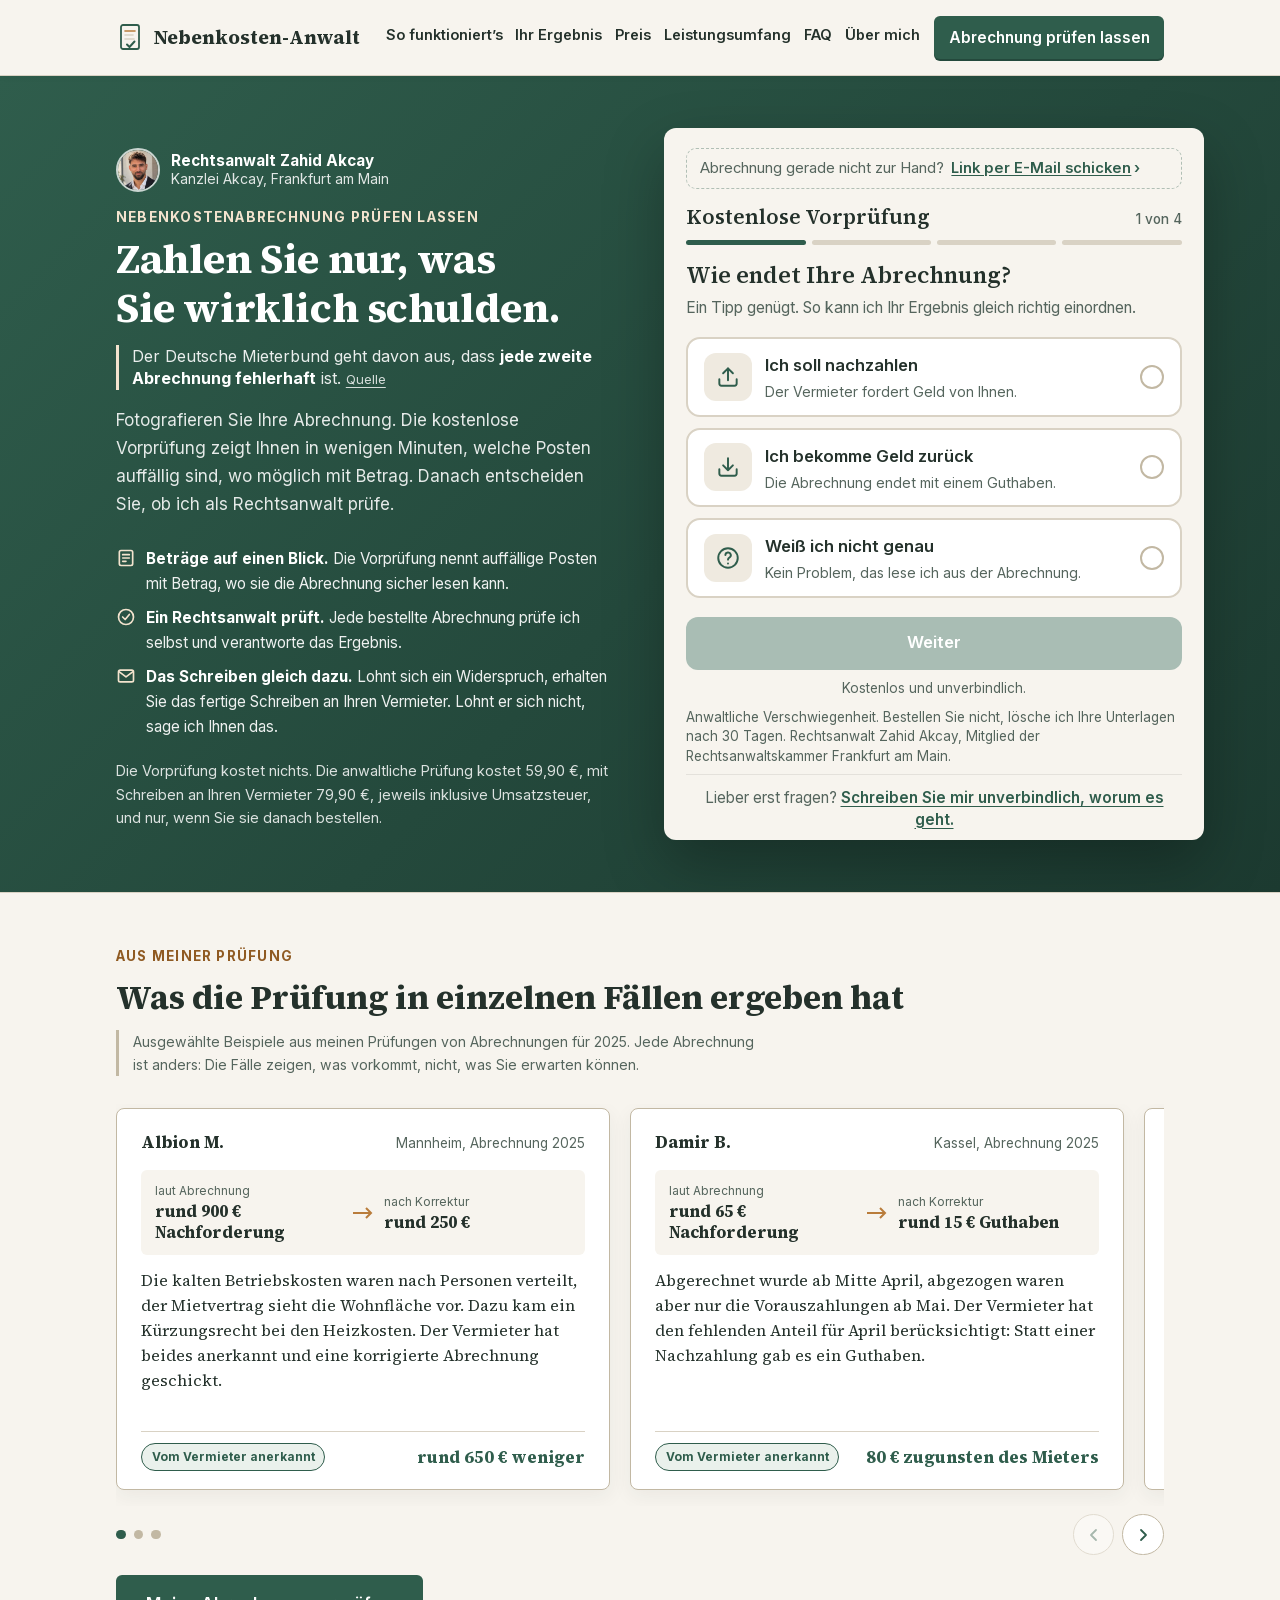
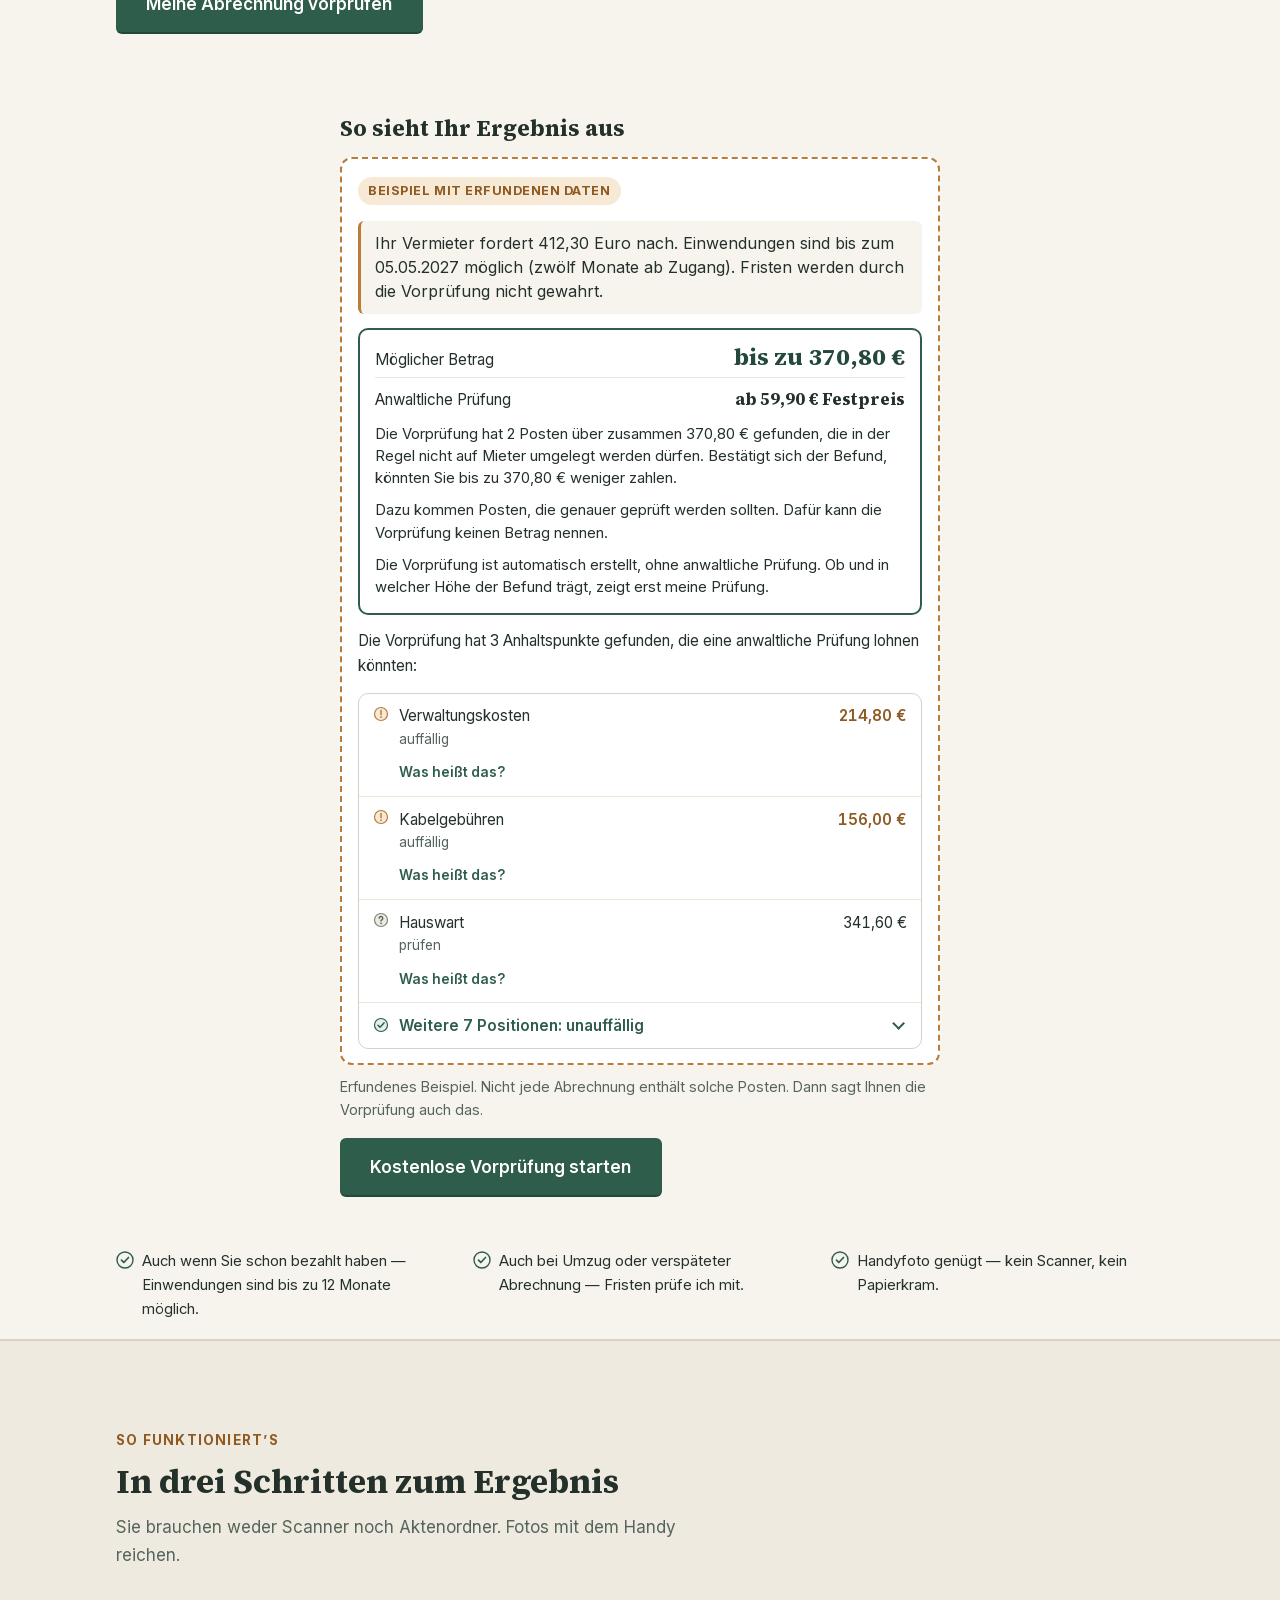
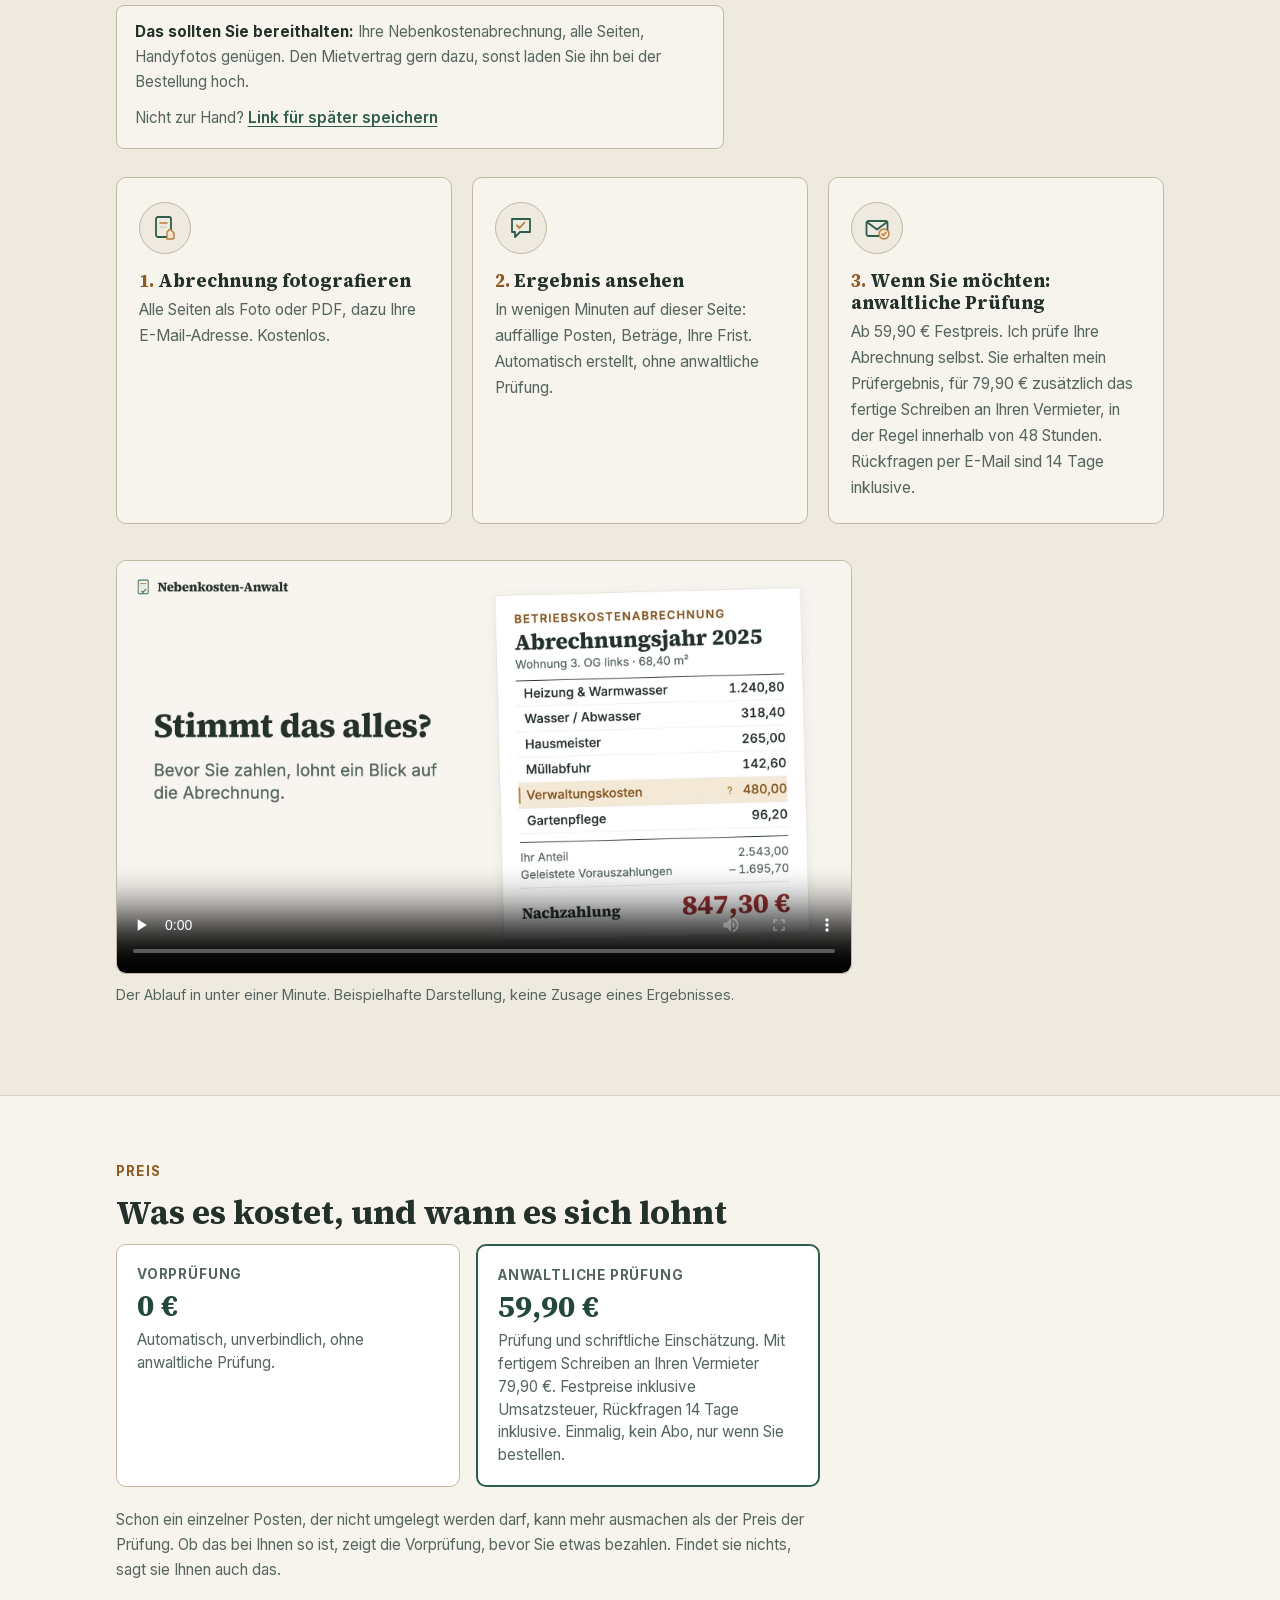
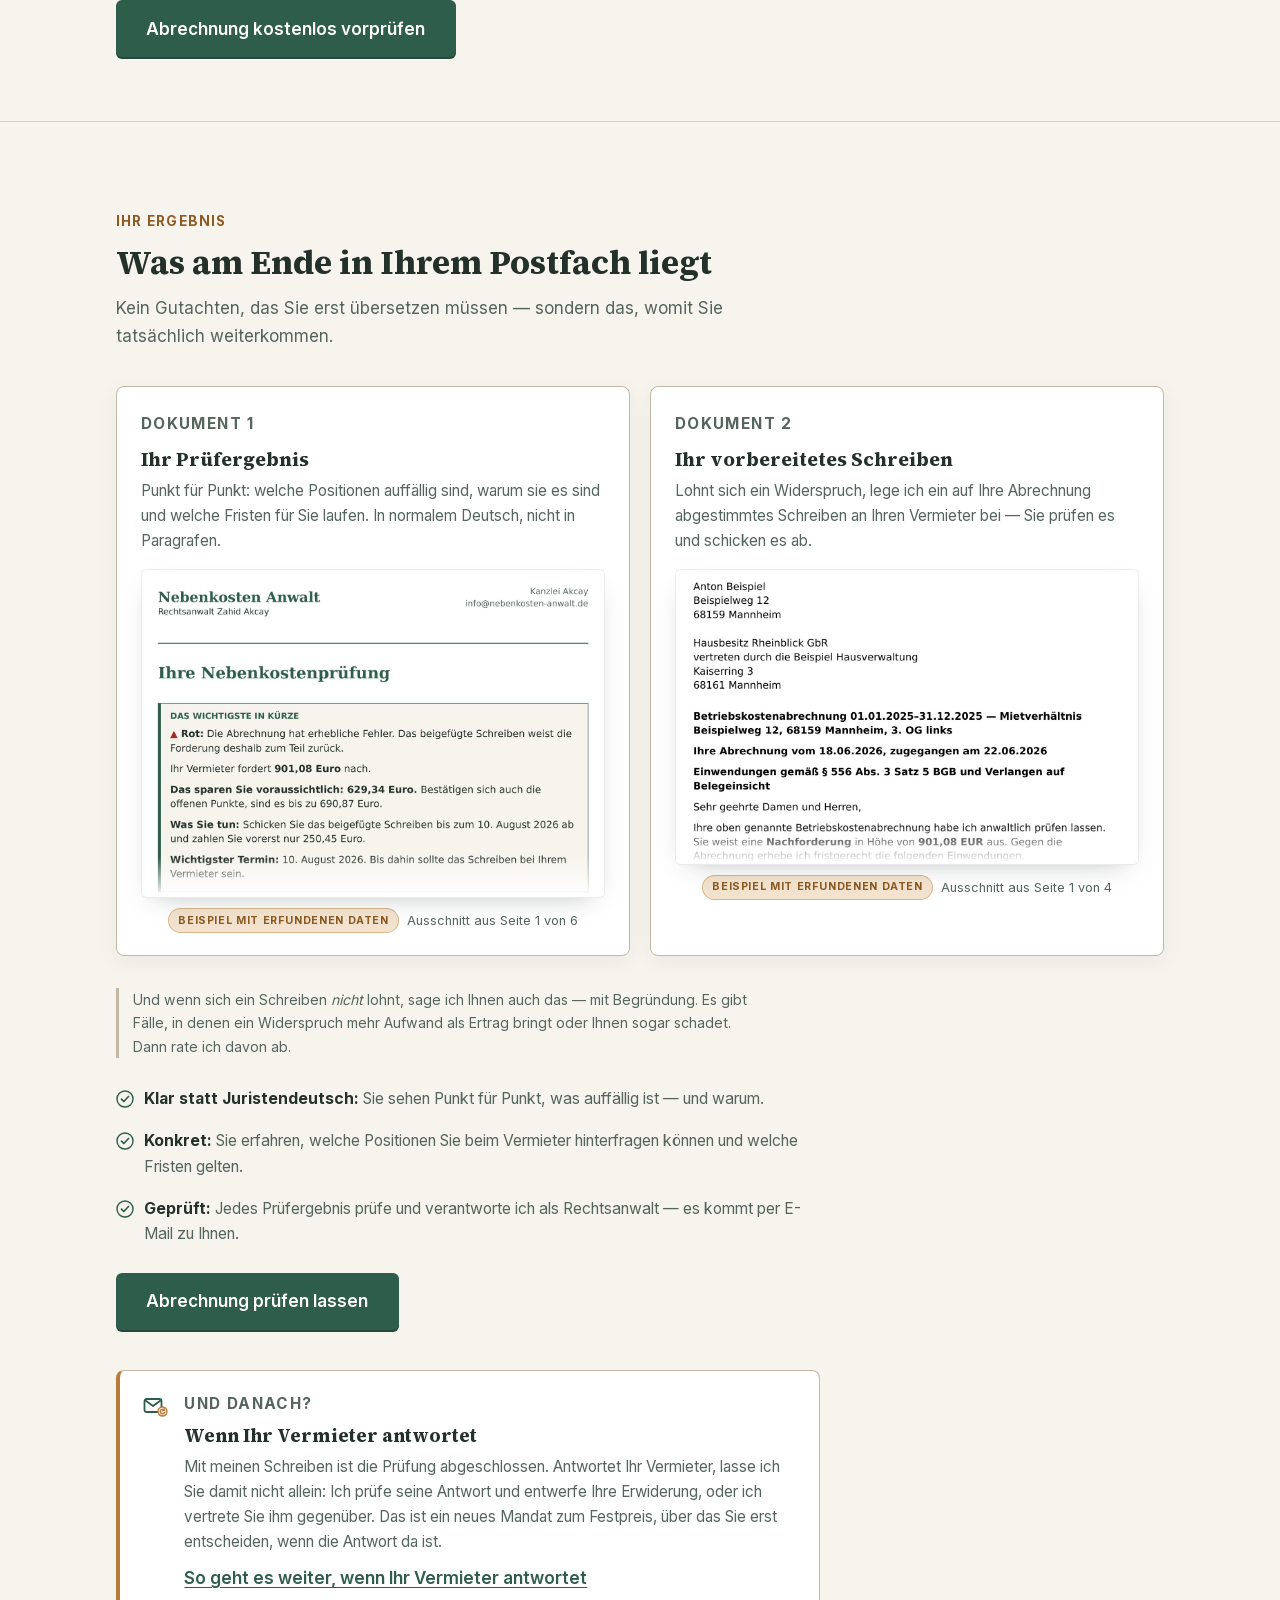
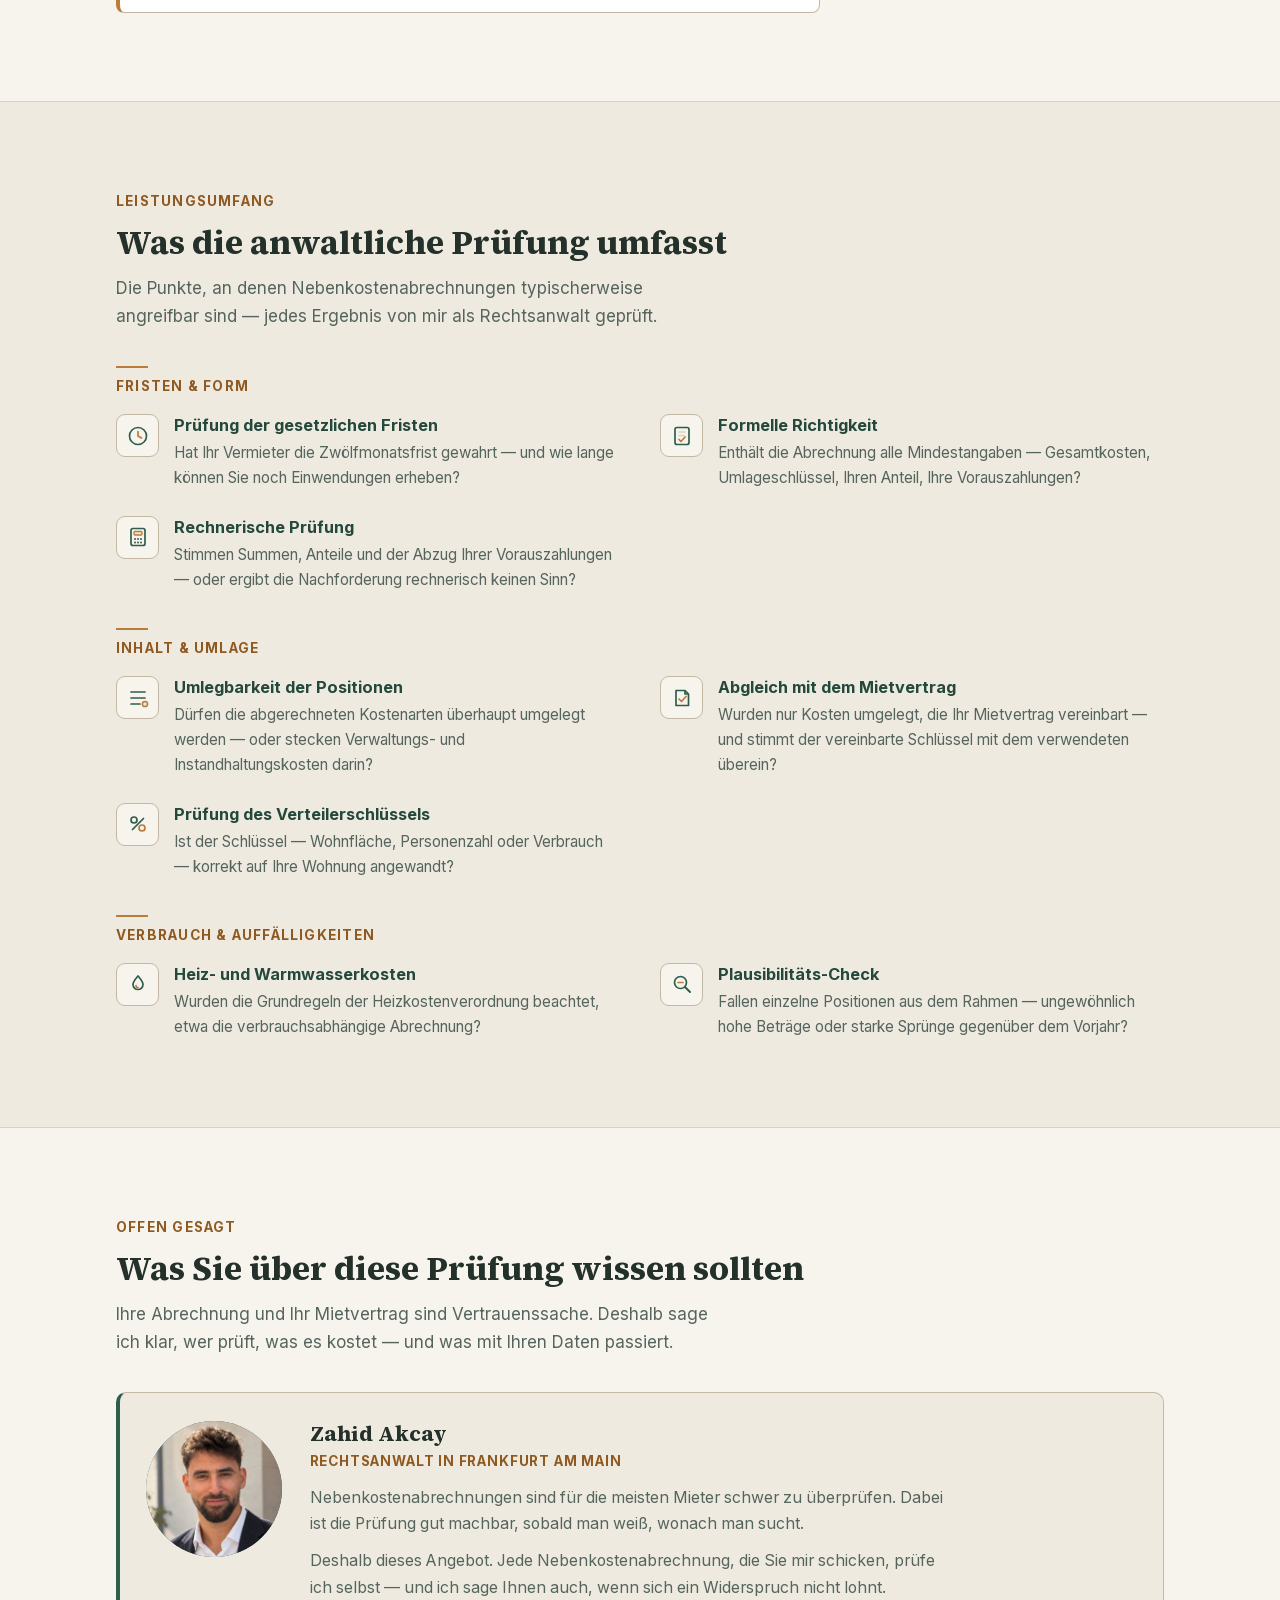
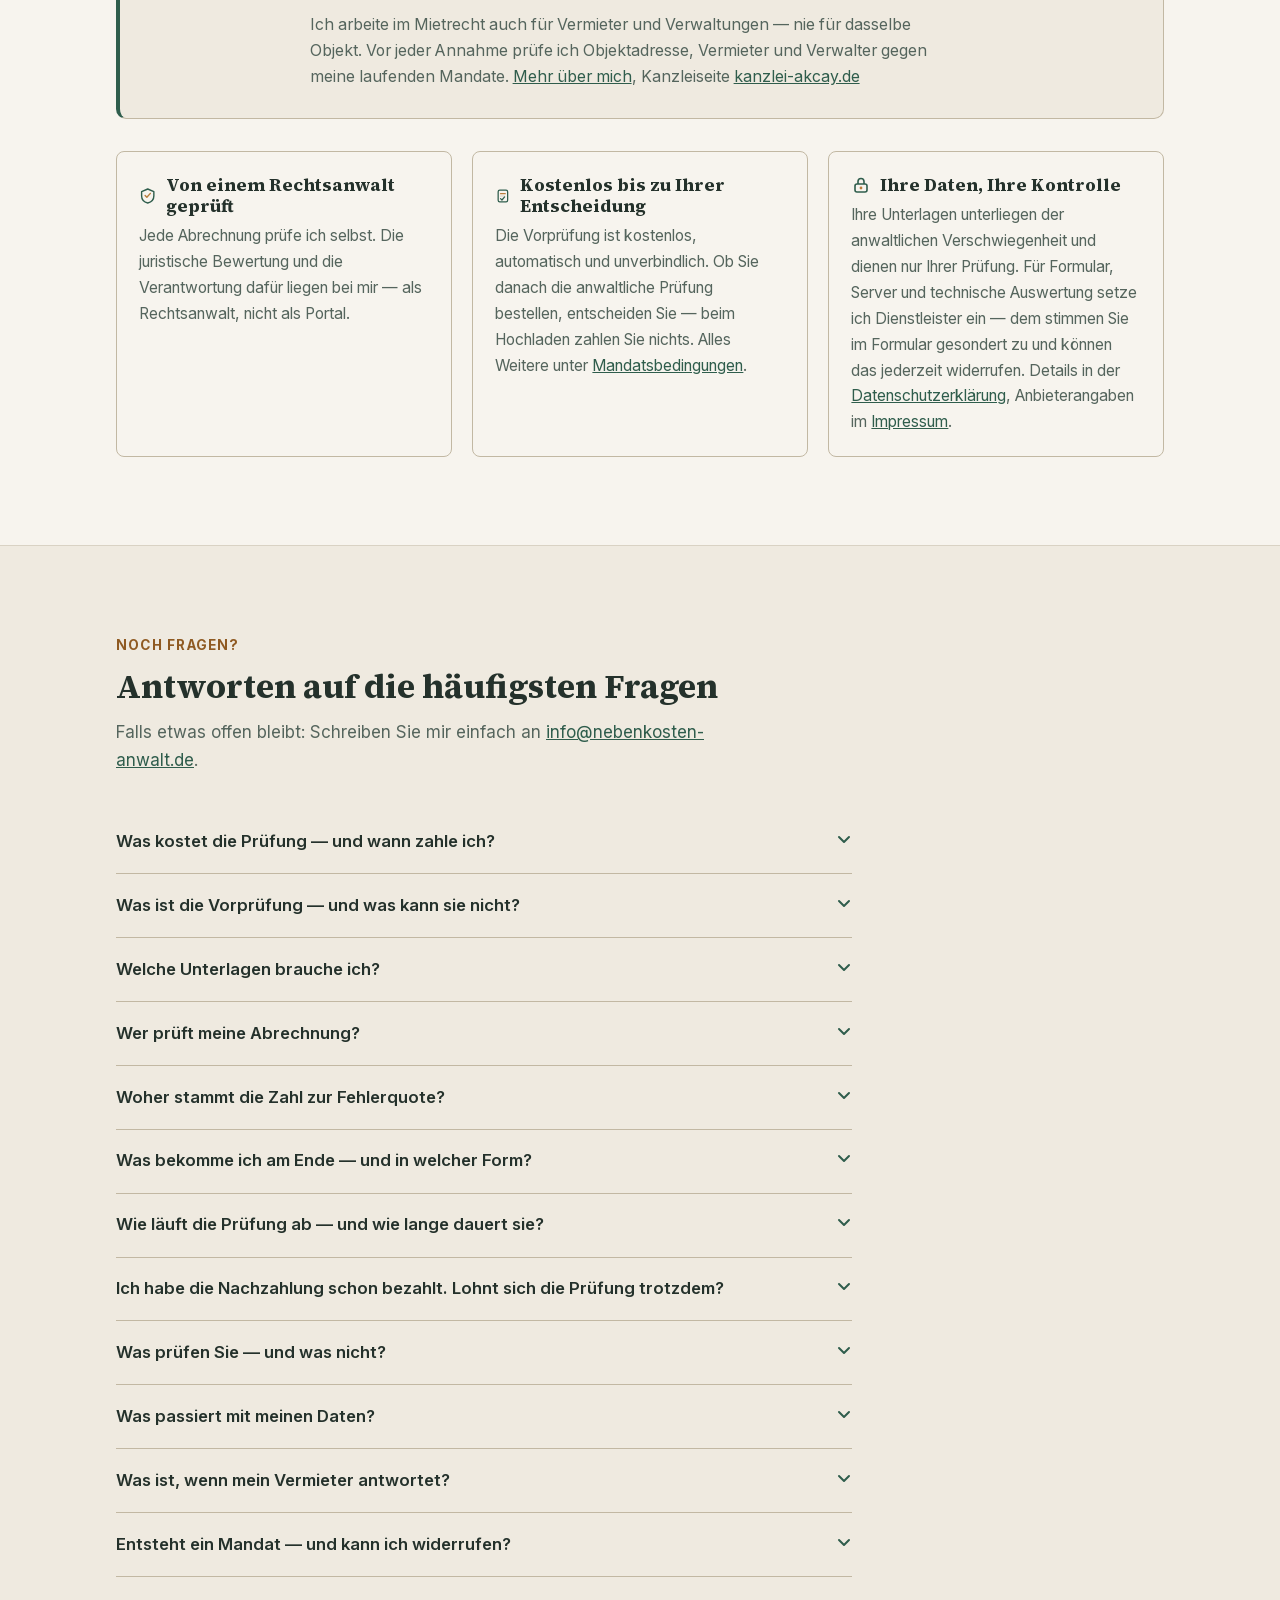
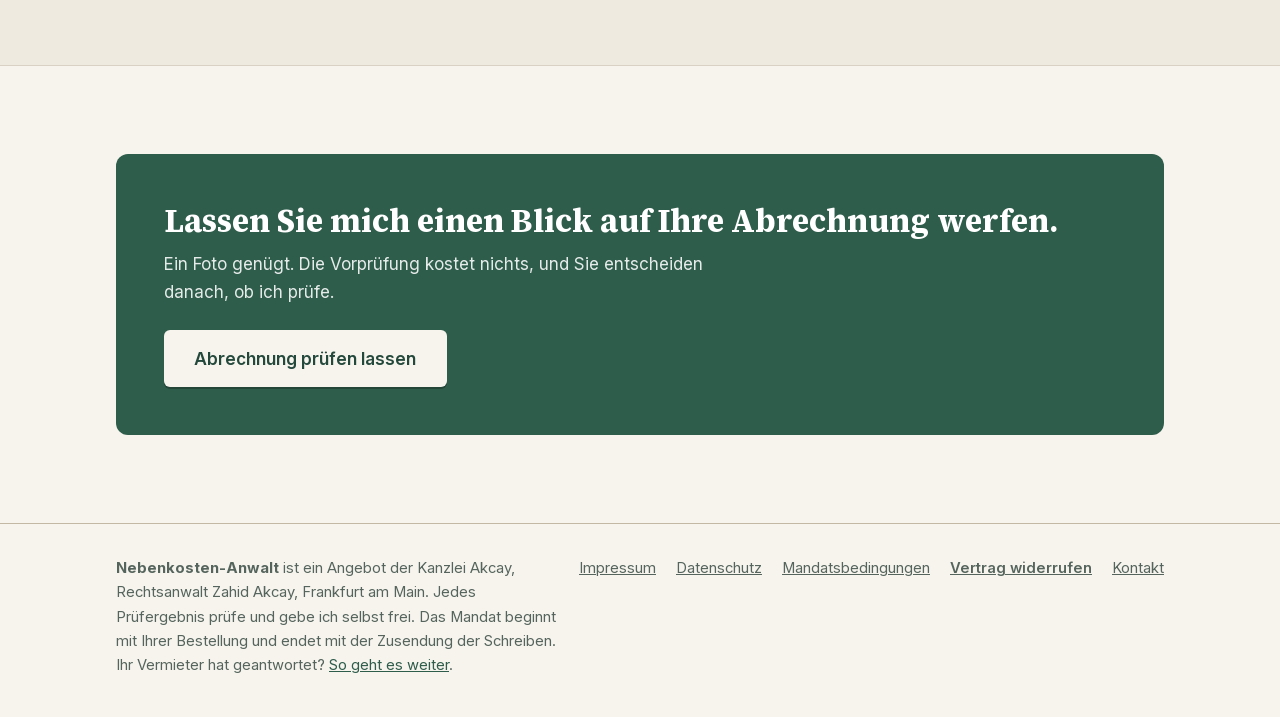
==== index.html @ 5b351a7c "Upload-Schritt: ein Hauptknopf „Fotos oder PDF auswählen“, Kamera als Textverweis „oder jetzt fotogr" ====
<!DOCTYPE html>
<html lang="de">
<head>
<meta charset="UTF-8">
<meta name="viewport" content="width=device-width, initial-scale=1.0">
<title>Nebenkostenabrechnung vom Rechtsanwalt prüfen lassen — Nebenkosten-Anwalt</title>
<meta name="description" content="Nachzahlung bekommen? Kostenlose automatische Vorprüfung in wenigen Minuten, danach auf Wunsch anwaltliche Prüfung durch Rechtsanwalt Zahid Akcay. Handyfoto genügt.">
<link rel="canonical" href="https://nebenkosten-anwalt.de/">
<meta name="theme-color" content="#2F5D4C">
<link rel="icon" href="data:image/svg+xml,%3Csvg xmlns='http://www.w3.org/2000/svg' viewBox='0 0 30 30'%3E%3Crect x='5' y='3' width='18' height='24' rx='2' fill='%23F7F4EE' stroke='%232F5D4C' stroke-width='1.8'/%3E%3Cline x1='9' y1='9' x2='19' y2='9' stroke='%23B97C3B' stroke-width='1.6' stroke-linecap='round'/%3E%3Cline x1='9' y1='13' x2='17' y2='13' stroke='%23D9D2C4' stroke-width='1.6' stroke-linecap='round'/%3E%3Cline x1='9' y1='17' x2='18' y2='17' stroke='%23D9D2C4' stroke-width='1.6' stroke-linecap='round'/%3E%3Cpath d='M11 22.5l2.5 2.5 5-5.5' stroke='%232F5D4C' stroke-width='2' stroke-linecap='round' stroke-linejoin='round' fill='none'/%3E%3C/svg%3E">

<!-- Selbst gehostete Schriften (SIL OFL). Latin-Subset, variabel — 2 Dateien, ~97 KB. -->
<link rel="preload" href="assets/fonts/source-serif-4-latin.woff2" as="font" type="font/woff2" crossorigin>
<link rel="preload" href="assets/fonts/inter-latin.woff2" as="font" type="font/woff2" crossorigin>

<!-- Open Graph / Social -->
<meta property="og:type" content="website">
<meta property="og:locale" content="de_DE">
<meta property="og:site_name" content="Nebenkosten-Anwalt">
<meta property="og:title" content="Nebenkostenabrechnung vom Rechtsanwalt prüfen lassen — Nebenkosten-Anwalt">
<meta property="og:description" content="Nachzahlung bekommen? Kostenlose automatische Vorprüfung in wenigen Minuten, danach auf Wunsch anwaltliche Prüfung durch Rechtsanwalt Zahid Akcay. Handyfoto genügt.">
<meta property="og:url" content="https://nebenkosten-anwalt.de/">
<meta property="og:image" content="https://nebenkosten-anwalt.de/assets/og-bild.jpg">
<meta property="og:image:width" content="1200">
<meta property="og:image:height" content="630">
<meta name="twitter:card" content="summary_large_image">
<meta name="twitter:title" content="Nebenkostenabrechnung vom Rechtsanwalt prüfen lassen — Nebenkosten-Anwalt">
<meta name="twitter:description" content="Nachzahlung bekommen? Kostenlose automatische Vorprüfung in wenigen Minuten, danach auf Wunsch anwaltliche Prüfung durch Rechtsanwalt Zahid Akcay. Handyfoto genügt.">
<meta name="twitter:image" content="https://nebenkosten-anwalt.de/assets/og-bild.jpg">
<script>document.documentElement.classList.add('js');</script>
<style>
  /* ============ Schriften ============ */
  @font-face {
    font-family: "Source Serif 4";
    src: url("assets/fonts/source-serif-4-latin.woff2") format("woff2");
    font-weight: 200 900; font-style: normal; font-display: swap;
  }
  @font-face {
    font-family: "Inter";
    src: url("assets/fonts/inter-latin.woff2") format("woff2");
    font-weight: 100 900; font-style: normal; font-display: swap;
  }

  /* ============ Grundgerüst ============ */
  :root {
    --ink:         #24312B;   /* dunkles Grünschwarz — Text */
    --ink-soft:    #55655D;   /* gedämpftes Grüngrau — Nebentext */
    --paper:       #F7F4EE;   /* warmes Papierweiß — Grundfläche */
    --paper-deep:  #EFEAE0;   /* Karten / abgesetzte Flächen */
    --moss:        #2F5D4C;   /* Moosgrün — Primärfarbe, Buttons */
    --moss-deep:   #24493C;   /* Hover */
    --amber:       #B97C3B;   /* warmes Ocker — Icons, Linien, Badges (Deko) */
    --amber-text:  #8F5A22;   /* dunkleres Ocker — nur Text (WCAG AA: 5,2:1 / 4,8:1) */
    --line:        #D9D2C4;   /* Trennlinien, dekorativ */
    --line-strong: #C2B8A3;   /* Kartenränder, FAQ-Trenner, Formularrahmen */
    --serif: "Source Serif 4", Charter, "Bitstream Charter", Cambria, Georgia, serif;
    --sans: "Inter", "Avenir Next", "Segoe UI", system-ui, sans-serif;
  }
  * { margin: 0; padding: 0; box-sizing: border-box; }
  html { scroll-behavior: smooth; }
  body {
    font-family: var(--sans);
    font-size: 1.0625rem;
    line-height: 1.65;
    color: var(--ink);
    background: var(--paper);
    -webkit-font-smoothing: antialiased;
    overflow-x: hidden;
  }
  h1, h2, h3 { font-family: var(--serif); font-weight: 700; line-height: 1.2; }
  a { color: var(--moss); }
  .wrap { max-width: 68rem; margin: 0 auto; padding: 0 1.25rem; }

  /* Sichtbarer, gestalteter Fokus-Zustand — überall */
  :where(a, button, summary, [tabindex]):focus-visible {
    outline: 3px solid var(--amber);
    outline-offset: 3px;
    border-radius: 4px;
  }
  .hero :where(a, button):focus-visible,
  .closing__box :where(a, button):focus-visible { outline-color: #F3E3CE; }

  .btn {
    display: inline-block;
    background: var(--moss);
    color: #fff;
    font-family: var(--sans);
    font-size: 1.0625rem;
    font-weight: 600;
    text-decoration: none;
    padding: 0.9rem 1.9rem;
    border-radius: 6px;
    box-shadow: 0 2px 0 var(--moss-deep);
    transition: background 0.15s ease, transform 0.1s ease;
  }
  .btn:hover, .btn:focus-visible { background: var(--moss-deep); }
  .btn:active { transform: translateY(1px); box-shadow: none; }
  .btn--ghost {
    background: transparent;
    color: var(--moss);
    box-shadow: inset 0 0 0 1.5px var(--moss);
  }
  .btn--ghost:hover { background: rgba(47, 93, 76, 0.08); color: var(--moss-deep); }

  /* ============ Kopfzeile ============ */
  .topbar {
    position: sticky; top: 0; z-index: 30;
    border-bottom: 1px solid var(--line); background: var(--paper);
    box-shadow: 0 1px 6px rgba(36,49,43,0.06);
  }
  .topbar__inner {
    display: flex; align-items: center; justify-content: space-between; gap: 0.6rem;
    flex-wrap: nowrap;
    padding-top: 1rem; padding-bottom: 1rem;
  }
  .brand {
    display: flex; align-items: center; gap: 0.5rem;
    font-family: var(--serif); font-size: 1.2rem; font-weight: 700;
    color: var(--ink); text-decoration: none;
    min-width: 0; flex-shrink: 1;
  }
  .brand svg { flex: none; }
  .brand__text { overflow: hidden; text-overflow: ellipsis; white-space: nowrap; }
  .nav {
    display: none;
    align-items: center; gap: 1.25rem;
    margin: 0 auto 0 1.5rem;
  }
  .nav a {
    font-family: var(--sans); font-size: 0.95rem; font-weight: 600;
    color: var(--ink); text-decoration: none;
    padding-bottom: 3px;
    border-bottom: 2px solid transparent;
    white-space: nowrap;
    transition: color 0.15s ease, border-color 0.15s ease;
  }
  .nav a:hover { color: var(--moss-deep); border-color: var(--moss-deep); }
  .topbar__right { display: flex; align-items: center; gap: 0.5rem; flex: none; }
  .topbar__cta { font-size: 0.95rem; padding: 0.55rem 1.1rem; white-space: nowrap; }
  .nav-toggle {
    display: inline-grid; place-items: center; flex: none;
    width: 2.5rem; height: 2.5rem;
    border: 1px solid var(--line-strong); border-radius: 6px;
    background: var(--paper); color: var(--ink);
    cursor: pointer;
  }
  .nav-toggle:hover { border-color: var(--moss-deep); color: var(--moss-deep); }
  .mobile-nav {
    display: flex; flex-direction: column;
    border-top: 1px solid var(--line);
    background: var(--paper);
  }
  .mobile-nav[hidden] { display: none; }
  .mobile-nav a {
    padding: 0.9rem 1.25rem;
    font-family: var(--sans); font-weight: 600; color: var(--ink);
    text-decoration: none;
    border-bottom: 1px solid var(--line);
  }
  .mobile-nav a:hover { color: var(--moss-deep); }
  .mobile-nav a.mobile-nav__cta {
    margin: 0.75rem 1.25rem 1rem; padding: 0.85rem 1.1rem; text-align: center;
    background: var(--moss); color: #fff; border-radius: 6px; border-bottom: 0;
  }
  .mobile-nav a.mobile-nav__cta:hover { background: var(--moss-deep); color: #fff; }
  #ablauf, #ergebnis, #preis, #leistungsumfang, #transparenz, #faq, #quelle { scroll-margin-top: 5rem; }

  /* ============ Hero ============ */
  .hero {
    background: linear-gradient(135deg, var(--moss) 0%, var(--moss-deep) 55%, #1C3A30 100%);
    color: #fff; position: relative; overflow: hidden; padding: 0;
  }
  .hero__inner {
    position: relative; z-index: 1;
    padding-top: clamp(2.75rem, 6vw, 4.25rem);
    padding-bottom: clamp(2.75rem, 6vw, 4.25rem);
  }
  .hero__badge {
    display: inline-block;
    font-size: 0.85rem; font-weight: 600; letter-spacing: 0.02em;
    color: #F3E3CE; border: 1px solid currentColor; border-radius: 999px;
    padding: 0.25rem 0.85rem; margin-bottom: 1.25rem;
  }
  .hero__title {
    font-size: clamp(1.9rem, 4.2vw, 2.55rem); letter-spacing: -0.01em;
    max-width: 23ch; margin-bottom: 1.1rem; text-wrap: balance;
  }
  .hero__sub { max-width: 34rem; margin-bottom: 1.75rem; color: rgba(255,255,255,0.88); }
  /* Startseite neu (Plan 11.11.2026): Dachzeile mit dem Suchbegriff in der H1, darunter die Hauptzeile. */
  .hero__dach {
    display: block; font-family: var(--sans); font-size: 0.85rem; font-weight: 700; line-height: 1.3;
    letter-spacing: 0.09em; text-transform: uppercase; color: #F3E3CE; margin-bottom: 0.5rem;
  }
  /* Mieterbund-Satz: auf jeder Breite mit „geht davon aus“, nie als nackte Tatsache. Wortlaut bei ZDFheute
     (25.10.2026) am 11.11.2026 geprüft; eine Primärquelle auf mieterbund.de fehlt. Die Quelle steht im FAQ (#quelle). */
  .hero__fakt { max-width: 34rem; margin: -0.35rem 0 1rem; padding-left: 0.8rem; border-left: 3px solid #F3E3CE; color: rgba(255,255,255,0.9); font-size: 1rem; line-height: 1.4; }
  .hero__fakt strong { color: #fff; }
  .hero__fakt a { color: rgba(255,255,255,0.8); font-size: 0.82rem; text-underline-offset: 3px; white-space: nowrap; }
  .hero__fakt-kurz, .hero__sub-kurz, .hero__kosten--kurz { display: none; }
  .hero__aktion { display: none; margin: 0 0 0.6rem; }
  .hero__knopf { display: block; text-align: center; padding: 0.85rem 1rem; }
  .hero__kosten { font-size: 0.9rem; margin-top: 1rem; color: rgba(255,255,255,0.84); max-width: 34rem; }
  @media (max-width: 61.99rem) {
    /* Einspaltig (Handy, Tablet): Der Hauptknopf steht über dem Formular und springt dorthin. */
    .hero__aktion { display: block; max-width: 34rem; }
  }
  @media (max-width: 45.99rem) {
    .hero__dach { font-size: 0.72rem; letter-spacing: 0.05em; margin-bottom: 0.35rem; }
    .hero__fakt { font-size: 0.9rem; line-height: 1.3; margin: -0.3rem 0 0.6rem; padding-left: 0.6rem; }
    .hero__fakt-lang, .hero__sub-lang, .hero__kosten--lang { display: none; }
    .hero__fakt-kurz, .hero__sub-kurz { display: inline; }
    .hero__kosten--kurz { display: block; font-size: 0.8rem; line-height: 1.35; margin: 0 0 0.75rem; }
  }
  .hero__anwalt {
    display: flex; align-items: center; gap: 0.7rem; margin-bottom: 1.1rem;
    font-size: 0.88rem; line-height: 1.3; color: rgba(255,255,255,0.86);
  }
  .hero__anwalt img {
    width: 44px; height: 44px; border-radius: 50%; object-fit: cover; flex: none;
    border: 2px solid rgba(255,255,255,0.75);
  }
  .hero__anwalt strong { display: block; color: #fff; font-size: 0.95rem; }
  /* Am Handy: Start-Button auch mit Einwilligungsbanner (kleines Android 360x740) im ersten Bildschirm */
  @media (max-width: 45.99rem) {
    .hero__inner { padding-top: 1rem; }
    .hero__anwalt { margin-bottom: 0.6rem; }
    .hero__title { font-size: 1.6rem; margin-bottom: 0.7rem; }
    .hero__sub { margin-bottom: 1.25rem; }
  }
  .hero__actions { display: flex; flex-wrap: wrap; gap: 0.9rem; align-items: center; }
  .hero .btn { background: var(--paper); color: var(--moss-deep); box-shadow: 0 2px 0 rgba(0,0,0,0.25); }
  .hero .btn:hover { background: #fff; }
  .hero .btn--ghost { background: transparent; color: #fff; box-shadow: inset 0 0 0 1.5px rgba(255,255,255,0.7); }
  .hero .btn--ghost:hover { background: rgba(255,255,255,0.1); }
  .hero__note { font-size: 0.9rem; margin-top: 1rem; color: rgba(255,255,255,0.84); max-width: 34rem; }
  /* Vorprüfung im ersten Bildschirm (Vorschau 01.11.2026): dasselbe Tally-Formular wie auf pruefung.html,
     als helle Karte im Hero. Skeleton und Ausweichkasten wie dort (pruefung.html .form-card). */
  .hero__form {
    background: var(--paper); color: var(--ink); border-radius: 12px; padding: 1.1rem 1.1rem 0.9rem;
    box-shadow: 0 24px 60px rgba(0,0,0,0.28); scroll-margin-top: 5rem;
  }
  .hero__form-kopf { display: flex; justify-content: space-between; align-items: baseline; gap: 0.75rem; flex-wrap: wrap; margin-bottom: 0.35rem; }
  .hero__form-kopf h2 { font-family: var(--serif); font-size: 1.3rem; margin: 0; color: var(--ink); }
  .hero__form-kopf span { font-size: 0.85rem; color: var(--ink-soft); }
  /* Link per E-Mail (Vorschau 12.11.2026) */
  /* Kompakte Fassung: nur eine Zeile über dem Formular, das Feld öffnet sich erst auf Antippen. */
  .spaeter-klapp { margin: 0.2rem 0 1rem; }
  .spaeter-klapp > summary { list-style: none; cursor: pointer; display: flex; flex-wrap: wrap; gap: 0.15rem 0.45rem;
    align-items: baseline; padding: 0.55rem 0.8rem; font-size: 0.92rem; line-height: 1.4; color: var(--ink-soft);
    border: 1px dashed rgba(47,93,76,0.35); border-radius: 10px; }
  .spaeter-klapp > summary::-webkit-details-marker { display: none; }
  .spaeter-klapp__link { color: #2F5D4C; font-weight: 600; text-decoration: underline; text-underline-offset: 2px; }
  .spaeter-klapp__link::after { content: " \203A"; text-decoration: none; display: inline-block; margin-left: 0.15rem; }
  .spaeter-klapp[open] > summary { border-style: solid; border-color: rgba(47,93,76,0.22); border-bottom: 0;
    border-radius: 12px 12px 0 0; background: rgba(47,93,76,0.06); }
  .spaeter-klapp[open] .spaeter-klapp__link::after { content: ""; }
  .spaeter-klapp .spaeter-mail { margin: 0; border-top: 0; border-radius: 0 0 12px 12px; padding-top: 0.2rem; }
  @media (max-width: 380px) {
    .spaeter-mail__zeile { flex-wrap: wrap; }
    .spaeter-mail__zeile input, .spaeter-mail__knopf { flex: 1 1 100%; }
  }
  .spaeter-mail { margin: 0.2rem 0 1rem; padding: 0.85rem 0.95rem; border: 1px solid rgba(47,93,76,0.22);
    border-radius: 12px; background: rgba(47,93,76,0.06); }
  .spaeter-mail__frage { margin: 0 0 0.6rem; font-size: 0.95rem; line-height: 1.4; color: var(--ink); }
  .spaeter-mail__zeile { display: flex; gap: 0.5rem; }
  .spaeter-mail__zeile input { flex: 1 1 auto; min-width: 0; font: inherit; font-size: 1rem; padding: 0.6rem 0.75rem;
    border: 1px solid rgba(47,93,76,0.35); border-radius: 8px; background: #fff; color: var(--ink); }
  .spaeter-mail__zeile input:focus { outline: 2px solid #2F5D4C; outline-offset: 1px; }
  .spaeter-mail__knopf { flex: 0 0 auto; font: inherit; font-weight: 600; font-size: 0.95rem; padding: 0.6rem 0.9rem;
    border: 0; border-radius: 8px; background: #2F5D4C; color: #fff; cursor: pointer; }
  .spaeter-mail__knopf[disabled] { opacity: 0.6; cursor: default; }
  .spaeter-mail__erinnerung { display: flex; gap: 0.5rem; align-items: flex-start; margin: 0.6rem 0 0; font-size: 0.85rem;
    line-height: 1.35; color: var(--ink-soft); }
  .spaeter-mail__erinnerung input { margin-top: 0.15rem; }
  .spaeter-mail__klein { margin: 0.45rem 0 0; font-size: 0.78rem; color: var(--ink-soft); }
  .spaeter-mail__klein a { color: inherit; }
  .spaeter-mail__falle { position: absolute; left: -10000px; top: auto; width: 1px; height: 1px; overflow: hidden; }
  .spaeter-mail__status { margin: 0.6rem 0 0; font-size: 0.92rem; font-weight: 600; color: #2F5D4C; }
  .spaeter-mail__status.fehler { color: #A3412B; }
  .spaeter-mail.erledigt .spaeter-mail__zeile, .spaeter-mail.erledigt .spaeter-mail__erinnerung,
  .spaeter-mail.erledigt .spaeter-mail__klein { display: none; }
  .nur-sr { position: absolute; width: 1px; height: 1px; overflow: hidden; clip: rect(0 0 0 0); white-space: nowrap; }
  .hero__form-satz { font-size: 0.92rem; color: var(--ink-soft); margin: 0 0 0.6rem; }
  .hero__form .form-card { background: transparent; border: 0; padding: 0; margin: 0; max-width: none; position: relative; }
  .hero__form .form-card__iframe-wrap { position: relative; min-height: 20rem; }
  .hero__form iframe { width: 100%; border: none; display: block; background: transparent; }
  .hero__form .form-skeleton {
    position: absolute; inset: 0; display: flex; flex-direction: column; gap: 0.9rem; padding: 1.25rem 0.5rem;
  }
  .hero__form .form-skeleton__bar {
    height: 0.9rem; border-radius: 4px;
    background: linear-gradient(90deg, var(--paper-deep) 25%, var(--line) 37%, var(--paper-deep) 63%);
    background-size: 400% 100%; animation: skeleton-shimmer 1.4s ease infinite;
  }
  .hero__form .form-skeleton__bar--wide { width: 70%; }
  .hero__form .form-skeleton__bar--full { width: 100%; }
  .hero__form .form-skeleton__bar--short { width: 40%; }
  .hero__form .form-skeleton__bar--btn { width: 40%; height: 2.5rem; margin-top: 0.5rem; }
  @keyframes skeleton-shimmer { 0% { background-position: 100% 50%; } 100% { background-position: 0 50%; } }
  .hero__form .form-card.is-loaded .form-skeleton { display: none; }
  .hero__form .form-rescue {
    position: absolute; inset: 0; display: none; flex-direction: column; align-items: flex-start; justify-content: center;
    gap: 0.85rem; padding: 1rem 0.5rem; background: var(--paper);
  }
  .hero__form .form-card.is-stalled .form-skeleton { display: none; }
  .hero__form .form-card.is-stalled .form-rescue { display: flex; }
  .hero__form .form-rescue h3 { font-family: var(--serif); font-size: 1.1rem; margin: 0; }
  .hero__form .form-rescue p { font-size: 0.95rem; color: var(--ink-soft); margin: 0; }
  .hero__form .btn { background: var(--moss); color: #fff; box-shadow: none; }
  .hero__form .btn:hover { background: var(--moss-deep); }
  .hero__form-fuss { font-size: 0.85rem; color: var(--ink-soft); margin: 0.75rem 0 0; text-align: center; }
  .hero__form-fuss a { color: var(--moss); font-weight: 600; }
  /* Unverbindliche Nachricht (Vorschau 05.11.2026): zweiter, niedrigschwelliger Weg direkt unter der Vorprüfung */
  .hero__kontakt { border-top: 1px solid rgba(0,0,0,0.08); margin-top: 0.5rem; padding-top: 0.7rem; }
  .hero__kontakt-zeile { font-size: 0.95rem; line-height: 1.45; color: var(--ink-soft); margin: 0; text-align: center; }
  .kontakt-knopf { color: var(--moss); font-weight: 600; text-decoration: underline; text-underline-offset: 3px; }
  .kontakt-knopf:hover { color: var(--moss-deep); text-decoration-thickness: 2px; }
  .hero__kontakt-box { margin-top: 0.6rem; }
  .hero__kontakt-box[hidden] { display: none; }
  .hero__kontakt-box iframe { width: 100%; border: none; display: block; background: transparent; }
  /* Aufgeklappt wird die Karte sehr hoch: linke Spalte oben halten statt mittig (sonst große Lücke oben links) */
  .hero__inner.kontakt-offen { align-items: start; }
  .hero__punkte { list-style: none; margin: 1.1rem 0 0; padding: 0; display: flex; flex-direction: column; gap: 0.55rem; font-size: 0.95rem; color: rgba(255,255,255,0.92); }
  .hero__punkte li { display: flex; gap: 0.6rem; align-items: flex-start; }
  .hero__punkte svg { flex: none; margin-top: 0.15rem; }
  .hero__punkte strong { color: #fff; }
  @media (max-width: 45.99rem) {
    /* Handy (Plan 11.11.2026): Im ersten Bildschirm stehen Überschrift, Mieterbund-Satz, Unterzeile, Hauptknopf und
       Kostenzeile, alles oberhalb der Höhe des Banners zur Anzeigenmessung. Die drei Punkte folgen als Schlagworte. */
    .hero__sub { font-size: 1rem; line-height: 1.5; margin-bottom: 0.8rem; }
    .hero__punkte { flex-direction: row; flex-wrap: wrap; margin-top: 0; gap: 0.4rem; }
    .hero__punkte li { align-items: center; gap: 0.35rem; background: rgba(255,255,255,0.12); border-radius: 999px; padding: 0.3rem 0.7rem 0.3rem 0.55rem; font-size: 0.84rem; }
    .hero__punkte svg { width: 15px; height: 15px; margin-top: 0; }
    .hero__punkte strong { font-weight: 600; }
    .hero__punkt-mehr { display: none; }
    .hero__form { margin-top: 1.1rem; padding: 0.9rem 0.85rem 0.75rem; }
    .hero__inner { padding-bottom: 1.5rem; }
  }
  /* Handy, 13.11.2026 (Wunsch Zahid: oben weniger gedrängt): mehr Abstand zwischen den Blöcken, ohne Kanzleizeile
     unter dem Namen und ohne Kostenzeile unter dem Knopf. Der Knopf bleibt auch mit dem Hinweisfenster zur
     Anzeigenmessung (360 x 740) im ersten Bildschirm (gemessen: Knopf bis 425 px, Fenster ab 511 px). */
  @media (max-width: 45.99rem) {
    .hero__anwalt { margin-bottom: 1.1rem; }
    .hero__anwalt-ort { display: none; }
    .hero__dach { margin-bottom: 0.5rem; }
    .hero__title { margin-bottom: 1.05rem; }
    .hero__fakt { margin: 0 0 1.05rem; }
    .hero__sub { margin-bottom: 1.3rem; }
    .hero__aktion { margin-bottom: 1.2rem; }
    .hero__punkte { gap: 0.5rem; }
  }
  /* Unter dem Formular: Vertrauenszeile und „Link für später“ (auch am Handy sichtbar, Plan 11.11.2026) */
  .hero__vertrauen { font-size: 0.84rem; line-height: 1.45; color: var(--ink-soft); margin: 0.6rem 0 0; }
  .hero__spaeter-karte { font-size: 0.95rem; line-height: 1.45; color: var(--ink-soft); margin: 0.6rem 0 0; text-align: center; }
  .hero__spaeter-karte[hidden] { display: none; }
  .hero__form .spaeter-knopf { color: var(--moss); min-height: 44px; }
  .hero__form .spaeter-knopf:hover { color: var(--moss-deep); }
  .spaeter-knopf {
    font: inherit; font-weight: 600; color: #fff; background: none; border: 0; padding: 0.3rem 0; margin: 0;
    text-decoration: underline; text-underline-offset: 3px; text-decoration-thickness: 1px; cursor: pointer;
  }
  .spaeter-knopf:hover { text-decoration-thickness: 2px; }


  /* ============ Einwand-Leiste ============ */
  .reassure { background: var(--paper); border-bottom: 1px solid var(--line); padding: 1.1rem 0; }
  .reassure__list { list-style: none; display: grid; gap: 0.7rem; }
  .reassure__item { display: flex; align-items: flex-start; gap: 0.5rem; font-size: 0.92rem; color: var(--ink); }
  .reassure__item svg { flex: none; margin-top: 0.15rem; }

  /* ============ Leistungsumfang ============ */
  .features { list-style: none; display: grid; gap: 1.6rem 2.5rem; }
  .feature { display: grid; grid-template-columns: auto 1fr; gap: 0.9rem; align-items: start; }
  .feature__icon {
    width: 2.7rem; height: 2.7rem;
    display: grid; place-items: center;
    background: var(--paper);
    border: 1px solid var(--line-strong);
    border-radius: 9px;
  }
  .feature h4 {
    font-family: var(--sans); font-size: 1.02rem; font-weight: 700; line-height: 1.35;
    color: var(--moss-deep); margin-bottom: 0.25rem;
  }
  .feature p { font-size: 0.95rem; color: var(--ink-soft); }
  .feature-group + .feature-group { margin-top: 2.25rem; }
  .feature-group__title {
    font-family: var(--sans); font-size: 0.85rem; font-weight: 700;
    letter-spacing: 0.09em; text-transform: uppercase; color: var(--amber-text);
    margin-bottom: 1.25rem;
  }
  .feature-group__title::before {
    content: ""; display: block; width: 2rem; height: 2px;
    background: var(--amber); margin-bottom: 0.6rem;
  }

  /* ============ FAQ ============ */
  .faq { max-width: 46rem; }
  .faq details { border-bottom: 1px solid var(--line-strong); }
  .faq summary {
    display: flex; justify-content: space-between; align-items: center; gap: 1rem;
    padding: 1.1rem 0; cursor: pointer;
    font-weight: 600; font-size: 1.05rem;
    list-style: none;
  }
  .faq summary::-webkit-details-marker { display: none; }
  .faq summary:hover { color: var(--moss-deep); }
  .faq__chev { flex: none; transition: transform 0.2s ease; }
  .faq details[open] .faq__chev { transform: rotate(180deg); }
  .faq details > div { padding: 0 0 1.25rem; color: var(--ink-soft); font-size: 0.98rem; max-width: 40rem; }
  .faq details > div p + p { margin-top: 0.6rem; }

  /* ============ Sektionen ============ */
  section { padding: clamp(3.25rem, 7vw, 5.5rem) 0; }
  .section--alt { background: var(--paper-deep); border-top: 1px solid var(--line); border-bottom: 1px solid var(--line); }
  .kicker {
    font-family: var(--sans); font-size: 0.85rem; font-weight: 700;
    letter-spacing: 0.09em; text-transform: uppercase; color: var(--amber-text);
    margin-bottom: 0.6rem;
  }
  .section-title { font-size: clamp(1.5rem, 3.5vw, 2.1rem); margin-bottom: 0.75rem; }
  .section-lead { color: var(--ink-soft); max-width: 38rem; margin-bottom: 2.25rem; }

  /* ============ Schritte ============ */
  .steps { list-style: none; display: grid; gap: 1.25rem; counter-reset: schritt; }
  .step {
    background: var(--paper);
    border: 1px solid var(--line-strong);
    border-radius: 10px;
    padding: 1.5rem 1.4rem 1.4rem;
    display: grid;
    grid-template-columns: auto 1fr;
    gap: 1rem;
    align-items: start;
  }
  .step__icon {
    width: 3.25rem; height: 3.25rem;
    display: grid; place-items: center;
    background: var(--paper-deep);
    border: 1px solid var(--line-strong);
    border-radius: 50%;
  }
  .step h3 { font-size: 1.15rem; margin-bottom: 0.35rem; }
  .step h3::before {
    counter-increment: schritt;
    content: counter(schritt) ". ";
    color: var(--amber-text);
  }
  .step p { font-size: 0.98rem; color: var(--ink-soft); }
  .steps-prep {
    border: 1px solid var(--line-strong); background: var(--paper); border-radius: 8px;
    padding: 0.8rem 1.1rem; max-width: 38rem; margin: 0 0 1.75rem;
    font-size: 0.95rem; color: var(--ink-soft);
  }
  .steps-prep strong { color: var(--ink); }
  /* „Link für später“ direkt am Hinweis auf die Unterlagen (Vorschau 31.10.2026): Dort steigen Leser laut Messung aus */
  .steps-prep__spaeter { display: block; margin-top: 0.35rem; }
  .steps-prep__spaeter[hidden] { display: none; }
  .steps-prep .spaeter-knopf { color: var(--moss); }
  .steps-prep .spaeter-knopf:hover { color: var(--moss-deep); }

  /* ============ Erklärvideo ============ */
  .video { max-width: 46rem; margin: 0 0 2.25rem; }
  .video__frame {
    position: relative;
    background: var(--paper);
    border: 1px solid var(--line-strong);
    border-radius: 10px;
    overflow: hidden;
    aspect-ratio: 16 / 9;
  }
  .video__frame video {
    display: block; width: 100%; height: 100%;
    object-fit: cover; background: var(--paper);
  }
  .video__caption { font-size: 0.9rem; color: var(--ink-soft); margin-top: 0.6rem; }


  /* ============ Vertrauen & Transparenz ============ */
  .author {
    display: grid; gap: 1.5rem; align-items: start;
    background: var(--paper-deep);
    border: 1px solid var(--line-strong);
    border-left: 4px solid var(--moss);
    border-radius: 10px;
    padding: 1.75rem 1.6rem;
    margin-bottom: 2rem;
  }
  .author__media {
    position: relative; flex: none;
    width: 8.5rem; height: 8.5rem;
    border-radius: 50%; overflow: hidden;
    background: var(--moss);
    display: grid; place-items: center;
  }
  .author__monogram {
    font-family: var(--serif); font-size: 2.6rem; font-weight: 700;
    color: #F3E3CE; letter-spacing: 0.02em; user-select: none;
  }
  .author__media img {
    position: absolute; inset: 0;
    width: 100%; height: 100%; object-fit: cover; display: block;
  }
  .author__name { font-size: 1.35rem; margin-bottom: 0.15rem; }
  .author__role {
    font-size: 0.85rem; font-weight: 700; letter-spacing: 0.06em; text-transform: uppercase;
    color: var(--amber-text); margin-bottom: 0.8rem;
  }
  .author__body p + p { margin-top: 0.7rem; }
  .author__body > p:not(.author__role) { font-size: 0.99rem; color: var(--ink-soft); max-width: 40rem; }
  .author__sig {
    margin-top: 0.9rem; font-family: var(--serif); font-size: 0.9rem;
    color: var(--ink-soft);
  }

  .trust { display: grid; gap: 1.25rem; }
  .trust__card {
    background: var(--paper);
    border: 1px solid var(--line-strong);
    border-radius: 8px;
    padding: 1.4rem 1.4rem 1.3rem;
  }
  .trust__card h3 {
    font-size: 1.1rem; margin-bottom: 0.4rem;
    display: flex; align-items: center; gap: 0.55rem;
  }
  .trust__card p { font-size: 0.98rem; color: var(--ink-soft); }
  .trust__card p + p { margin-top: 0.6rem; }

  /* ============ Ergebnis-Muster (Befundkarte im Hero) ============ */
  .doc-mock {
    background: #fff; border: 1px solid var(--line); border-radius: 8px;
    box-shadow: 0 8px 24px rgba(36,49,43,0.08);
    padding: 1.4rem 1.5rem; max-width: 30rem;
  }
  .doc-mock__head {
    display: flex; align-items: center; justify-content: space-between; gap: 0.75rem;
    padding-bottom: 0.9rem; border-bottom: 1px solid var(--line); margin-bottom: 1.1rem;
  }
  .doc-mock__brand {
    display: flex; align-items: center; gap: 0.5rem;
    font-family: var(--serif); font-weight: 700; font-size: 0.92rem; color: var(--ink);
  }
  .doc-mock__badge {
    font-size: 0.68rem; font-weight: 700; letter-spacing: 0.08em; text-transform: uppercase;
    color: var(--amber-text); border: 1px solid var(--amber); border-radius: 999px;
    padding: 0.15rem 0.6rem; flex: none;
  }
  .doc-mock__row {
    display: flex; align-items: flex-start; gap: 0.6rem;
    font-size: 0.9rem; color: var(--ink); margin-bottom: 0.75rem;
  }
  .doc-mock__row svg { flex: none; margin-top: 0.1rem; }
  .doc-mock__sum {
    display: flex; justify-content: space-between; align-items: baseline; gap: 1rem;
    margin-top: 1.2rem; padding-top: 0.9rem; border-top: 1px solid var(--line);
    font-size: 0.88rem; color: var(--ink-soft);
  }
  .doc-mock__sum strong {
    font-family: var(--serif); font-size: 1.65rem; font-weight: 700;
    color: var(--moss-deep); letter-spacing: -0.01em; white-space: nowrap;
  }
  .doc-mock__foot {
    margin-top: 1rem; padding-top: 0.9rem; border-top: 1px solid var(--line);
    display: flex; align-items: center; gap: 0.45rem;
    font-size: 0.85rem; color: var(--moss-deep); font-weight: 600;
  }
  .doc-mock__note {
    font-size: 0.78rem; color: rgba(255,255,255,0.74);
    margin-top: 0.9rem; max-width: 30rem;
  }

  /* ============ Ihr Ergebnis: zwei Dokumente ============ */
  .deliverables { display: grid; gap: 1.25rem; margin-bottom: 2rem; }
  .deliverable {
    background: #fff;
    border: 1px solid var(--line-strong);
    border-radius: 8px;
    box-shadow: 0 6px 20px rgba(36,49,43,0.06);
    padding: 1.5rem 1.5rem 1.4rem;
    display: flex; flex-direction: column;
  }
  .deliverable__tag {
    font-size: 0.72rem; font-weight: 700; letter-spacing: 0.09em; text-transform: uppercase;
    color: var(--amber-text); margin-bottom: 0.7rem;
  }
  .deliverable h3 { font-size: 1.2rem; margin-bottom: 0.45rem; }
  .deliverable p { font-size: 0.95rem; color: var(--ink-soft); }
  .deliverable__sheet {
    margin-top: 1.2rem; padding-top: 1.1rem; border-top: 1px solid var(--line);
    display: flex; flex-direction: column; gap: 0.45rem;
  }
  .deliverable__bar { height: 0.5rem; border-radius: 4px; background: var(--paper-deep); }
  .deliverable__bar--w90 { width: 90%; }
  .deliverable__bar--w70 { width: 70%; }
  .deliverable__bar--w45 { width: 45%; background: var(--paper-deep); }
  .deliverable__bar--accent { width: 35%; background: rgba(185,124,59,0.30); }
  /* Echte Ausschnitte aus dem Beispielfall (Vorschau 09.11.2026): Papier mit Schatten, unten ausgeblendet */
  .deliverable__probe { margin: 1rem 0 0; }
  .deliverable__probe-bild { position: relative; display: block; overflow: hidden; max-height: 26rem; border-radius: 6px; background: #fff;
    border: 1px solid rgba(0,0,0,0.08); box-shadow: 0 10px 26px -14px rgba(31,42,38,0.35); }
  .deliverable__probe-bild img { display: block; width: 100%; height: auto; }
  .deliverable__probe-bild::after { content: ""; position: absolute; left: 0; right: 0; bottom: 0; height: 2.5rem;
    background: linear-gradient(to bottom, rgba(255,255,255,0), #fff); pointer-events: none; }
  .deliverable__probe figcaption { margin-top: 0.6rem; display: flex; flex-wrap: wrap; justify-content: center; align-items: center;
    gap: 0.35rem 0.5rem; font-size: 0.8rem; color: var(--ink-soft); }
  .deliverable__stempel { font-size: 0.66rem; font-weight: 700; letter-spacing: 0.06em; text-transform: uppercase; color: #8A5A24;
    background: #F3E3CE; border: 1px solid rgba(185,124,59,0.45); border-radius: 999px; padding: 0.18rem 0.6rem; }
  .ergebnis__points { list-style: none; display: grid; gap: 1rem; margin-bottom: 1.6rem; max-width: 44rem; }
  .ergebnis__points li { display: flex; gap: 0.65rem; font-size: 0.98rem; color: var(--ink-soft); }
  .ergebnis__points li svg { flex: none; margin-top: 0.25rem; }
  .ergebnis__points strong { color: var(--ink); }
  /* ============ Mandantenstimmen ============ */
  .stimmen-section { border-top: 1px solid var(--line); }
  /* Wischleiste: funktioniert ohne JS als waagerechter Scroll mit Einrasten;
     die Pfeile und Punkte darunter sind nur Verbesserung. */
  .stimmen {
    --spalten: 1; --abstand: 1rem;
    list-style: none; display: flex; gap: var(--abstand);
    overflow-x: auto; overscroll-behavior-x: contain;
    scroll-snap-type: x mandatory; scroll-behavior: smooth;
    -webkit-overflow-scrolling: touch; scrollbar-width: none;
    padding: 0.25rem 0 1rem;
  }
  .stimmen::-webkit-scrollbar { display: none; }
  .stimmen > li {
    flex: 0 0 calc((100% - (var(--spalten) - 1) * var(--abstand)) / var(--spalten) - 2.5rem / var(--spalten));
    scroll-snap-align: start; display: flex;
  }
  .stimmen > li > .stimme { width: 100%; }
  .stimmen__steuerung { display: none; align-items: center; justify-content: space-between; gap: 1rem; margin-top: 0.5rem; }
  .js .stimmen__steuerung { display: flex; }
  .stimmen__punkte { display: flex; gap: 0.5rem; }
  .stimmen__punkt {
    width: 0.6rem; height: 0.6rem; border-radius: 50%; border: 0; padding: 0; cursor: pointer;
    background: var(--line-strong);
  }
  .stimmen__punkt[aria-current="true"] { background: var(--moss); }
  .stimmen__pfeile { display: flex; gap: 0.5rem; }
  .stimmen__pfeil {
    width: 2.6rem; height: 2.6rem; border-radius: 50%; cursor: pointer;
    border: 1px solid var(--line-strong); background: #fff; color: var(--moss);
    display: inline-flex; align-items: center; justify-content: center;
  }
  .stimmen__pfeil:hover:not(:disabled) { border-color: var(--moss); }
  .stimmen__pfeil:disabled { opacity: 0.4; cursor: default; }
  .stimmen__pfeil:focus-visible, .stimmen__punkt:focus-visible { outline: 2px solid var(--moss); outline-offset: 2px; }
  .stimme {
    background: #fff;
    border: 1px solid var(--line-strong);
    border-radius: 8px;
    box-shadow: 0 6px 20px rgba(36,49,43,0.06);
    padding: 1.25rem 1.5rem 1.1rem;
    display: flex; flex-direction: column; gap: 0.75rem;
  }
  /* Anführungszeichen als Grafik in eigener Spalte links: Ein Schriftzeichen
     sitzt je nach Schrift und Zeilenhöhe anders und ragte in den Text. */
  .stimme blockquote {
    font-family: var(--serif); font-size: 1rem; line-height: 1.55; color: var(--ink);
    position: relative; padding-left: 2.25rem;
  }
  .stimme blockquote::before {
    content: ""; position: absolute; top: 0.3rem; left: 0;
    width: 1.4rem; height: 1.05rem;
    background: url("data:image/svg+xml,%3Csvg xmlns='http://www.w3.org/2000/svg' viewBox='0 0 28 21'%3E%3Cpath fill='%23B97C3B' d='M0 21V12.6C0 5.6 3.6 1.4 10.4 0l1.3 2.6C8 3.7 6.2 6 6 9.4h5.2V21zm16.3 0V12.6c0-7 3.6-11.2 10.4-12.6L28 2.6c-3.7 1.1-5.5 3.4-5.7 6.8h5.2V21z'/%3E%3C/svg%3E") no-repeat 0 0 / contain;
  }
  .stimme figcaption {
    margin-top: auto; padding-top: 0.7rem; padding-left: 2.25rem; border-top: 1px solid var(--line);
    font-size: 0.9rem; color: var(--ink-soft);
  }
  .stimme figcaption strong { color: var(--ink); font-weight: 700; }
  /* Fallbeispiele (27.10.2026): Karten in eigener Stimme statt Zitate */
  .stimme.fall { gap: 0.85rem; }
  .fall__kopf { display: flex; justify-content: space-between; align-items: baseline; gap: 0.75rem; font-size: 0.85rem; color: var(--ink-soft); }
  .fall__kopf strong { font-family: var(--serif); font-size: 1.05rem; color: var(--ink); }
  .fall__zahlen { display: grid; grid-template-columns: 1fr auto 1fr; align-items: center; gap: 0.6rem; background: var(--paper); border-radius: 6px; padding: 0.7rem 0.85rem; }
  .fall__zahlen svg { color: var(--amber); }
  .fall__lbl { display: block; font-size: 0.75rem; color: var(--ink-soft); }
  .fall__wert { display: block; font-family: var(--serif); font-weight: 700; font-size: 1.02rem; line-height: 1.3; color: var(--ink); }
  .fall__text { font-family: var(--serif); font-size: 1rem; line-height: 1.55; color: var(--ink); }
  .fall__fuss { margin-top: auto; padding-top: 0.7rem; border-top: 1px solid var(--line); display: flex; justify-content: space-between; align-items: center; gap: 0.75rem; }
  .fall__fuss strong { font-family: var(--serif); font-size: 1.05rem; color: var(--moss); text-align: right; line-height: 1.25; }
  .fall__marke { font-size: 0.75rem; font-weight: 700; border-radius: 999px; padding: 0.2rem 0.6rem; border: 1px solid; white-space: nowrap; flex-shrink: 0; }
  .fall__marke--anerkannt { color: var(--moss); border-color: var(--moss); background: #EAF1EC; }
  .fall__marke--pruefung { color: var(--amber-text); border-color: var(--line-strong); background: var(--paper-deep); }
  @media (max-width: 45.99rem) {
    .fall__kopf { flex-direction: column; align-items: flex-start; gap: 0.1rem; }
    .fall__zahlen { gap: 0.45rem; padding: 0.6rem 0.7rem; }
    .fall__wert { font-size: 0.95rem; }
    .fall__marke { font-size: 0.68rem; padding: 0.18rem 0.5rem; }
    .fall__fuss strong { font-size: 0.95rem; }
  }
  .ergebnis__caveat {
    font-size: 0.88rem; color: var(--ink-soft); max-width: 40rem;
    border-left: 3px solid var(--line-strong); padding-left: 0.9rem; margin-bottom: 1.75rem;
  }
  .danach {
    display: flex; gap: 1rem; align-items: flex-start; max-width: 44rem; margin-top: 2.5rem;
    padding: 1.25rem 1.4rem; background: #fff; border: 1px solid var(--line-strong);
    border-left: 4px solid var(--amber); border-radius: 8px;
  }
  .danach svg { flex: none; margin-top: 0.15rem; }
  .danach__kicker {
    font-size: 0.72rem; font-weight: 700; letter-spacing: 0.09em; text-transform: uppercase;
    color: var(--amber-text); margin-bottom: 0.3rem;
  }
  .danach h3 { font-size: 1.15rem; margin-bottom: 0.4rem; }
  .danach p { font-size: 0.95rem; color: var(--ink-soft); margin-bottom: 0.6rem; }
  .danach__link { font-weight: 600; color: var(--moss); text-underline-offset: 3px; }

  /* ============ Startseite neu (Plan 11.11.2026) ============ */
  /* Fallbeispiele stehen direkt unter dem ersten Bildschirm: weniger Abstand oben, eigener Startknopf. */
  .stimmen-section { padding-top: clamp(2rem, 5vw, 3.25rem); padding-bottom: clamp(2rem, 5vw, 3.25rem); }
  .stimmen__aktion { margin: 1.25rem 0 0; }
  /* Ablauf in drei Schritten: einspaltig, ab 62rem drei Spalten; das Video steht darunter. */
  .steps--drei .step { grid-template-columns: auto 1fr; }
  .video--unten { margin: 2.25rem 0 0; }
  /* Preis und Nutzen */
  .preis { padding-top: clamp(2.5rem, 6vw, 4rem); padding-bottom: clamp(2.5rem, 6vw, 4rem); }
  .preis + section { border-top: 1px solid var(--line); }
  .preis__karten { display: grid; gap: 1rem; max-width: 44rem; margin: 0.75rem 0 1.25rem; }
  .preis__karte { background: #fff; border: 1px solid var(--line-strong); border-radius: 10px; padding: 1.1rem 1.25rem 1.15rem; }
  .preis__karte--haupt { border: 2px solid var(--moss); }
  .preis__name { font-size: 0.85rem; font-weight: 700; letter-spacing: 0.06em; text-transform: uppercase; color: var(--ink-soft); }
  .preis__betrag { font-family: var(--serif); font-weight: 700; font-size: 1.9rem; line-height: 1.2; color: var(--moss-deep); font-variant-numeric: tabular-nums; margin: 0.15rem 0 0.3rem; }
  .preis__text { font-size: 0.95rem; color: var(--ink-soft); line-height: 1.5; }
  .preis__lohnt { max-width: 44rem; }
  .preis__lohnt p { margin: 0 0 0.6rem; }
  .preis__lohnt p:last-child { font-size: 0.95rem; color: var(--ink-soft); }
  .preis__aktion { margin: 1.1rem 0 0; }
  /* Feste Leiste am Handy mit Startknopf */
  .leiste {
    position: fixed; left: 0; right: 0; bottom: 0; z-index: 25;
    padding: 0.55rem 1rem calc(0.55rem + env(safe-area-inset-bottom, 0px));
    background: rgba(247,244,238,0.97); border-top: 1px solid var(--line-strong);
    box-shadow: 0 -6px 18px rgba(36,49,43,0.12);
  }
  .leiste[hidden] { display: none; }
  .leiste__knopf { display: block; text-align: center; padding: 0.8rem 1rem; }
  @media (max-width: 45.99rem) {
    footer { padding-bottom: 5.5rem; }
    /* Startknöpfe der Abschnitte am Handy über die volle Breite, Text mittig (sonst zweizeilig linksbündig) */
    .stimmen__aktion .btn, .beispiel-start__aktion .btn, .preis__aktion .btn { display: block; text-align: center; padding-left: 1rem; padding-right: 1rem; }
  }
  @media (min-width: 46rem) {
    .leiste { display: none !important; }
    .steps.steps--drei { grid-template-columns: 1fr; max-width: 44rem; }
    .preis__karten { grid-template-columns: 1fr 1fr; }
  }
  @media (min-width: 62rem) {
    .steps.steps--drei { grid-template-columns: repeat(3, 1fr); max-width: none; }
    .steps--drei .step { grid-template-columns: 1fr; align-content: start; }
  }

  /* ============ Abschluss-CTA ============ */
  .closing { text-align: left; }
  .closing__box {
    background: var(--moss);
    color: #fff;
    border-radius: 12px;
    padding: 2.5rem 1.75rem;
  }
  .closing__box h2 { font-size: clamp(1.5rem, 3.5vw, 2rem); margin-bottom: 0.6rem; }
  .closing__box p { color: rgba(255,255,255,0.88); max-width: 36rem; margin-bottom: 1.5rem; }
  .closing__box .btn { background: var(--paper); color: var(--moss-deep); box-shadow: 0 2px 0 rgba(0,0,0,0.25); }
  .closing__box .btn:hover { background: #fff; }

  /* ============ Footer ============ */
  footer {
    border-top: 1px solid var(--line-strong);
    padding: 2rem 0 2.5rem;
    font-size: 0.92rem; color: var(--ink-soft);
  }
  .footer__grid { display: grid; gap: 1.25rem; }
  .footer__links { list-style: none; display: flex; flex-wrap: wrap; gap: 1.25rem; }
  .footer__links a { color: var(--ink-soft); }
  .footer__legal { max-width: 38rem; }

  /* ============ Bewegung ============ */
  /* Struktur-Blöcke blenden beim Erreichen einmalig ein. Kein Parallax,
     kein Scroll-Jacking, keine Bewegung auf Fließtext. */
  .js .reveal { opacity: 0; transform: translateY(14px); }
  .reveal.is-in {
    opacity: 1; transform: none;
    transition: opacity 0.6s ease, transform 0.6s cubic-bezier(0.22, 0.61, 0.36, 1);
    transition-delay: calc(var(--i, 0) * 90ms);
  }
  /* Zeilen der Befundkarte erscheinen nacheinander, Haken zeichnen sich */
  .js .doc-mock__row { opacity: 0; transform: translateY(6px); }
  .doc-mock.is-in .doc-mock__row {
    opacity: 1; transform: none;
    transition: opacity 0.4s ease, transform 0.4s ease;
    transition-delay: calc(var(--i) * 120ms + 120ms);
  }
  .js .doc-mock__row .tick { stroke-dasharray: 1; stroke-dashoffset: 1; }
  .doc-mock.is-in .doc-mock__row .tick {
    transition: stroke-dashoffset 0.4s ease;
    transition-delay: calc(var(--i) * 120ms + 260ms);
    stroke-dashoffset: 0;
  }
  .js .doc-mock__sum, .js .doc-mock__foot { opacity: 0; }
  .doc-mock.is-in .doc-mock__sum { opacity: 1; transition: opacity 0.45s ease 0.72s; }
  .doc-mock.is-in .doc-mock__foot { opacity: 1; transition: opacity 0.45s ease 0.86s; }

  /* ============ Kleinere Bildschirme (< 46rem) ============ */
  @media (max-width: 45.99rem) {
    .brand { font-size: 1rem; gap: 0.4rem; }
    .brand svg { width: 24px; height: 24px; }
    .topbar__cta { font-size: 0.82rem; padding: 0.5rem 0.75rem; }
    .nav-toggle { width: 2.2rem; height: 2.2rem; }
    .doc-mock { padding: 1.2rem 1.2rem; }
    .author { padding: 1.4rem 1.25rem; }
  }

  /* Handy (unter 46rem): Muster-Prüfergebnis und Einwand-Leiste ausblenden —
     der Hero endet mit dem Hinweistext, danach folgt direkt „So funktioniert’s“. */
  @media (max-width: 45.99rem) {
    .hero .doc-mock, .hero .doc-mock__note, .reassure { display: none; }
  }
  /* Tablet (46–62rem): Muster unter dem Text, mit Abstand */
  @media (min-width: 46rem) and (max-width: 61.99rem) {
    .hero .doc-mock { margin-top: 2.5rem; max-width: 30rem; }
    .hero .doc-mock__note { max-width: 30rem; }
  }

  /* Kopfzeile: „Nebenkosten-Anwalt" immer vollständig lesbar.
     Handy: Button ausgeblendet, Menü-Button rechts. Volle Navigation erst ab 71rem, dort enger gesetzt. */
  @media (max-width: 45.99rem) {
    .topbar__cta { display: none; }
  }
  @media (min-width: 46rem) {
    .brand { flex-shrink: 0; }
  }
  @media (min-width: 71rem) {
    .nav { gap: 0.8rem; margin-left: 1rem; }
    .nav a { font-size: 0.9rem; }
    .topbar__cta { padding: 0.55rem 0.9rem; }
  }

  /* Handy: „Was Sie über diese Prüfung wissen sollten" als Wischleiste wie die Mandantenstimmen */
  @media (max-width: 45.99rem) {
    .trust {
      display: flex; gap: 1rem;
      overflow-x: auto; overscroll-behavior-x: contain;
      scroll-snap-type: x mandatory; scroll-behavior: smooth;
      -webkit-overflow-scrolling: touch; scrollbar-width: none;
      padding: 0.25rem 0 1rem;
    }
    .trust::-webkit-scrollbar { display: none; }
    .trust > .trust__card { flex: 0 0 calc(100% - 2.5rem); scroll-snap-align: start; }
    .js .trust > .trust__card.reveal { opacity: 1; transform: none; }
  }
  @media (min-width: 46rem) {
    .js .trust-leiste .stimmen__steuerung { display: none; }
  }

  /* ============ Ab 46rem: Raster ============ */
  @media (min-width: 46rem) {
    .reassure__list { grid-template-columns: repeat(3, 1fr); gap: 1.5rem; }
    .steps { grid-template-columns: 1fr 1fr; }
    .features { grid-template-columns: 1fr 1fr; }
    .trust { grid-template-columns: 1fr 1fr 1fr; }
    .deliverables { grid-template-columns: 1fr 1fr; }
    .stimmen { --spalten: 2; --abstand: 1.25rem; }
    .author { grid-template-columns: auto 1fr; gap: 1.75rem; align-items: start; }
    .closing__box { padding: 3rem 3rem; }
    .footer__grid { grid-template-columns: 1fr auto; align-items: start; }
  }

  /* ============ Ab 58rem: Desktop-Navigation ============ */
  @media (min-width: 71rem) {
    .nav { display: flex; }
    .nav-toggle { display: none; }
    .mobile-nav { display: none !important; }
  }

  /* ============ Ab 62rem: Hero zweispaltig ============ */
  @media (min-width: 62rem) {
    .hero__inner {
      display: grid; grid-template-columns: minmax(0, 1fr) minmax(0, 1fr);
      gap: 3rem; align-items: start;
      padding-top: 3.25rem; padding-bottom: 3.25rem;
    }
    .hero__inner > div:first-child { padding-right: 0.5rem; padding-top: 1.25rem; }
    .hero__form { margin-right: -2.5rem; padding: 1.1rem 1.4rem 0.6rem; }
    .hero__form .form-card__iframe-wrap { min-height: 18rem; }
    .hero__kosten { margin-top: 1.25rem; }
  }

  @media (prefers-reduced-motion: reduce) {
    html, .stimmen { scroll-behavior: auto; }
    .btn, .faq__chev { transition: none; }
    /* Alle Einblendungen sofort und ohne Bewegung */
    .reveal, .doc-mock__row, .doc-mock__sum, .doc-mock__foot {
      opacity: 1 !important; transform: none !important; transition: none !important;
    }
    .doc-mock__row .tick { stroke-dashoffset: 0 !important; transition: none !important; }
  }
</style>
<link rel="preconnect" href="https://tally.so">
<link rel="stylesheet" href="assets/befundkarte.css?v=1111">
<script type="application/ld+json">
{
  "@context": "https://schema.org",
  "@type": "FAQPage",
  "mainEntity": [
    {
      "@type": "Question",
      "name": "Was kostet die Prüfung — und wann zahle ich?",
      "acceptedAnswer": {
        "@type": "Answer",
        "text": "Die Vorprüfung kostet nichts. Sie ist automatisch, ohne anwaltliche Prüfung, und verpflichtet Sie zu nichts. Die anwaltliche Prüfung kostet 59,90 Euro, mit Schreiben an Ihren Vermieter 79,90 Euro — jeweils ein Endpreis einschließlich Umsatzsteuer, ein Abo gibt es nicht. Rückfragen per E-Mail sind 14 Tage inklusive. Bezahlt wird erst, wenn Sie die Prüfung nach der Vorprüfung bestellen: bei der Bestellung, auf der sicheren Bezahlseite von Stripe — mit Karte, PayPal, Apple Pay oder Google Pay. Beim Hochladen zahlen Sie nichts. Ihr Vermieter erstattet Ihnen diese Kosten in der Regel nicht — auch dann nicht, wenn er nachgibt. Alle Einzelheiten stehen in den Mandatsbedingungen."
      }
    },
    {
      "@type": "Question",
      "name": "Was ist die Vorprüfung — und was kann sie nicht?",
      "acceptedAnswer": {
        "@type": "Answer",
        "text": "Die Vorprüfung meldet Ihnen in wenigen Minuten, ob es Auffälligkeiten in Ihrer Abrechnung gibt — zum Beispiel Kosten, die nicht umgelegt werden dürfen, oder eine Frist, die überschritten sein könnte. Die Vorprüfung ist keine anwaltliche Prüfung und keine Rechtsberatung. Sie kann Fehler übersehen oder falsch einordnen. Einen Betrag nennt sie nur, wenn sie die Abrechnung sicher lesen und gegenrechnen konnte. Ob ein Punkt wirklich trägt, sage ich Ihnen erst in der anwaltlichen Prüfung — die bestellen Sie danach, wenn Sie möchten."
      }
    },
    {
      "@type": "Question",
      "name": "Welche Unterlagen brauche ich?",
      "acceptedAnswer": {
        "@type": "Answer",
        "text": "Für die kostenlose Vorprüfung genügt Ihre aktuelle Nebenkostenabrechnung. Haben Sie den Mietvertrag zur Hand, laden Sie ihn gleich mit hoch: Dann prüft die Vorprüfung auch, ob die Kostenarten vereinbart sind und der Verteilerschlüssel stimmt. Für die anwaltliche Prüfung brauche ich den Mietvertrag in jedem Fall. Sie laden ihn spätestens vor der Bestellung hoch. Ein Handyfoto genügt, Sie brauchen keinen Scanner. Weitere Belege brauchen Sie nicht vorab. Sollte die anwaltliche Prüfung einzelne Unterlagen zusätzlich erfordern, melde ich mich gezielt bei Ihnen."
      }
    },
    {
      "@type": "Question",
      "name": "Wer prüft meine Abrechnung?",
      "acceptedAnswer": {
        "@type": "Answer",
        "text": "Die Vorprüfung läuft automatisch. Die anwaltliche Prüfung übernehme ich als Rechtsanwalt: Die Auswertung wird technisch unterstützt, die juristische Bewertung und die Freigabe liegen bei mir — kein Prüfergebnis verlässt die Kanzlei ungeprüft."
      }
    },
    {
      "@type": "Question",
      "name": "Woher stammt die Zahl zur Fehlerquote?",
      "acceptedAnswer": {
        "@type": "Answer",
        "text": "Der Deutsche Mieterbund geht davon aus, dass jede zweite Abrechnung fehlerhaft ist. Grundlage ist nach Angaben des Mieterbundes die Auswertung seiner Beratungsfälle (zitiert nach ZDFheute, 25.10.2026). Die Annahme sagt nichts über Ihre Abrechnung."
      }
    },
    {
      "@type": "Question",
      "name": "Was bekomme ich am Ende — und in welcher Form?",
      "acceptedAnswer": {
        "@type": "Answer",
        "text": "Sie erhalten Ihr Prüfergebnis per E-Mail: Punkt für Punkt, welche Positionen auffällig sind und welche Fristen für Sie gelten. Lohnt sich ein Widerspruch, lege ich ein auf Ihre Abrechnung abgestimmtes Schreiben an Ihren Vermieter bei, das Sie nur noch prüfen und abschicken müssen. Rate ich davon ab, sage ich Ihnen das ebenso deutlich — samt Begründung."
      }
    },
    {
      "@type": "Question",
      "name": "Wie läuft die Prüfung ab — und wie lange dauert sie?",
      "acceptedAnswer": {
        "@type": "Answer",
        "text": "Nach dem Hochladen läuft die Vorprüfung sofort; das Ergebnis erscheint in wenigen Minuten auf der Seite — E-Mails bekommen Sie erst, wenn Sie bestellen. Bestellen Sie die anwaltliche Prüfung, erhalten Sie sofort eine Bestellbestätigung per E-Mail. Vor Beginn gleiche ich Ihre Angaben mit meinen laufenden Fällen ab; bei einer Berührung sage ich ab und erstatte den Betrag. Das Prüfergebnis kommt per E-Mail, in der Regel innerhalb von 48 Stunden. Wenn eine Frist drängt, schreiben Sie das ins Formular."
      }
    },
    {
      "@type": "Question",
      "name": "Ich habe die Nachzahlung schon bezahlt. Lohnt sich die Prüfung trotzdem?",
      "acceptedAnswer": {
        "@type": "Answer",
        "text": "Ja, das kann sich lohnen. Eine Zahlung bedeutet nicht, dass Sie die Abrechnung anerkannt haben. Für Einwendungen gilt grundsätzlich eine Frist von zwölf Monaten ab Zugang der Abrechnung — ob Sie noch in diesem Zeitfenster liegen, gehört zu den ersten Punkten, die ich prüfe."
      }
    },
    {
      "@type": "Question",
      "name": "Was prüfen Sie — und was nicht?",
      "acceptedAnswer": {
        "@type": "Answer",
        "text": "Ich prüfe Fristen, formelle Richtigkeit, Umlegbarkeit der Positionen, den Abgleich mit Ihrem Mietvertrag, Verteilerschlüssel und die rechnerische Plausibilität — den vollen Umfang finden Sie oben unter Leistungsumfang. Nicht enthalten sind die Vertretung gegenüber Ihrem Vermieter, die Prüfung oder Beantwortung seiner Antwort, weitere Korrespondenz, ein Gerichtsverfahren, eine Belegeinsicht vor Ort und die Prüfung der Messgeräte. Ob sich ein weiterer Schritt lohnt, sage ich Ihnen im Prüfergebnis — dafür braucht es ein neues Mandat, für die häufigsten Fälle zum Festpreis (99 Euro Erwiderung, 199 Euro Vertretung)."
      }
    },
    {
      "@type": "Question",
      "name": "Was passiert mit meinen Daten?",
      "acceptedAnswer": {
        "@type": "Answer",
        "text": "Ihre Unterlagen unterliegen der anwaltlichen Verschwiegenheit und werden nur für Ihre Prüfung verwendet — schon bei der Vorprüfung. Für Formular, Server und technische Auswertung setze ich Dienstleister ein, die in der Datenschutzerklärung genannt sind — dem stimmen Sie im Formular gesondert zu und können die Zustimmung jederzeit widerrufen. Ihre Zahlungsdaten geben Sie direkt beim Zahlungsdienst Stripe ein; ich sehe sie nicht. Bestellen Sie nicht, lösche ich die Unterlagen der Vorprüfung nach 30 Tagen. Nach einer anwaltlichen Prüfung lösche ich sie auf dem Prüfsystem nach 90 Tagen; danach gelten die berufs- und steuerrechtlichen Aufbewahrungsfristen. Details stehen in der Datenschutzerklärung."
      }
    },
    {
      "@type": "Question",
      "name": "Was ist, wenn mein Vermieter antwortet?",
      "acceptedAnswer": {
        "@type": "Answer",
        "text": "Das Mandat endet, sobald ich Ihnen die Schreiben zugesandt habe; die Antwort Ihres Vermieters ist darin nicht mehr enthalten. Wünschen Sie dazu meine Unterstützung — etwa eine Erwiderung oder die Vertretung gegenüber dem Vermieter —, schreiben Sie mir. Dafür schließen wir ein neues Mandat zum Festpreis: 99 Euro für eine aktualisierte Rechtseinschätzung mit dem Entwurf einer Erwiderung, die Sie selbst absenden, oder 199 Euro, wenn ich Sie gegenüber Ihrem Vermieter vertrete (bis zu drei Schreiben, streitiger Betrag bis 2.000 Euro). Beide Preise sind Endpreise inklusive Umsatzsteuer; darüber hinaus nenne ich Ihnen die Vergütung, bevor Sie mich beauftragen."
      }
    },
    {
      "@type": "Question",
      "name": "Entsteht ein Mandat — und kann ich widerrufen?",
      "acceptedAnswer": {
        "@type": "Answer",
        "text": "Ja. Mit Ihrer Bestellung entsteht ein Mandat — begrenzt auf die Prüfung Ihrer Abrechnung und zwei Schreiben: meine Rechtseinschätzung an Sie und den Entwurf des Schreibens an Ihren Vermieter. Es endet, sobald ich Ihnen die Schreiben zugesandt habe; Folgekosten entstehen aus diesem Mandat nicht. Als Verbraucher können Sie die Bestellung innerhalb von 14 Tagen widerrufen. Mit der Bestellung verlangen Sie ausdrücklich, dass ich sofort beginne, und bestätigen, dass Ihr Widerrufsrecht erlischt, sobald die Prüfung vollständig erbracht ist; widerrufen Sie vorher, erstatte ich den Betrag abzüglich eines Anteils für die bis dahin erbrachte Leistung. Details stehen in der Widerrufsbelehrung."
      }
    }
  ]
}
</script>
<script type="application/ld+json">
{
  "@context": "https://schema.org",
  "@type": "LegalService",
  "name": "Kanzlei Akcay",
  "alternateName": "Nebenkosten-Anwalt",
  "url": "https://nebenkosten-anwalt.de/",
  "email": "info@nebenkosten-anwalt.de",
  "areaServed": "DE",
  "founder": {
    "@type": "Person",
    "name": "Zahid Akcay",
    "jobTitle": "Rechtsanwalt"
  },
  "address": {
    "@type": "PostalAddress",
    "streetAddress": "Eschersheimer Landstraße 349",
    "postalCode": "60320",
    "addressLocality": "Frankfurt am Main",
    "addressCountry": "DE"
  },
  "offers": {
    "@type": "Offer",
    "name": "Anwaltliche Prüfung der Nebenkostenabrechnung",
    "description": "Prüfergebnis und vorbereitetes Schreiben an den Vermieter. Kostenlose automatische Vorprüfung vorab.",
    "price": "79.90",
    "priceCurrency": "EUR",
    "url": "https://nebenkosten-anwalt.de/pruefung.html"
  }
}
</script>
  <!-- Reichweitenmessung: Umami, selbst gehostet auf dem Kanzlei-Server (stats.nebenkosten-anwalt.de), cookielos;
       data-exclude-search verhindert, dass die Vorgangskennung (?vorgang=) in der Statistik landet. -->
  <script defer src="https://stats.nebenkosten-anwalt.de/script.js" data-website-id="d1858dae-dd51-4e26-ad65-438c7778cad7" data-domains="nebenkosten-anwalt.de" data-before-send="nkaUmamiVorSenden"></script>
<!-- Einwilligung für die Messung des Werbeerfolgs (Google Ads). Ohne Konto-ID in der Datei inaktiv;
     ohne Einwilligung wird nichts von Google geladen. Muss synchron im <head> stehen. -->
<script src="/assets/einwilligung.js"></script>
  <!-- Kartenformular: seit 15.11.2026 das Formular der Vorprüfung für alle (Freigabe Zahid). Notausgang zurück zu Tally:
       ?formular=alt (für diesen Tab gemerkt), ?formular=neu hebt das wieder auf. -->
  <script>
    (function () {
      var an = true;
      try {
        var f = new URLSearchParams(location.search).get('formular');
        if (f === 'alt') sessionStorage.setItem('nka_formular', 'alt');
        if (f === 'neu') sessionStorage.removeItem('nka_formular');
        an = sessionStorage.getItem('nka_formular') !== 'alt';
      } catch (e) { an = true; }
      window.NKA_KARTEN = an;
      if (an) document.documentElement.classList.add('karten');
    })();
  </script>
  <link rel="stylesheet" href="assets/kartenformular.css?v=1117f">
</head>
<body>

<header class="topbar">
  <div class="wrap topbar__inner">
    <a class="brand" href="#">
      <!-- Logo: stilisiertes Abrechnungsblatt mit Prüfhaken -->
      <svg width="30" height="30" viewBox="0 0 30 30" fill="none" aria-hidden="true">
        <rect x="5" y="3" width="18" height="24" rx="2" fill="#F7F4EE" stroke="#2F5D4C" stroke-width="1.8"/>
        <line x1="9" y1="9"  x2="19" y2="9"  stroke="#B97C3B" stroke-width="1.6" stroke-linecap="round"/>
        <line x1="9" y1="13" x2="17" y2="13" stroke="#D9D2C4" stroke-width="1.6" stroke-linecap="round"/>
        <line x1="9" y1="17" x2="18" y2="17" stroke="#D9D2C4" stroke-width="1.6" stroke-linecap="round"/>
        <path d="M11 22.5l2.5 2.5 5-5.5" stroke="#2F5D4C" stroke-width="2" stroke-linecap="round" stroke-linejoin="round" fill="none"/>
      </svg>
      <span class="brand__text">Nebenkosten-Anwalt</span>
    </a>
    <nav class="nav" aria-label="Hauptnavigation">
      <a href="#ablauf">So funktioniert’s</a>
      <a href="#ergebnis">Ihr Ergebnis</a>
      <a href="#preis">Preis</a>
      <a href="#leistungsumfang">Leistungsumfang</a>
      <a href="#faq">FAQ</a>
      <a href="ueber-mich.html">Über mich</a>
    </nav>
    <div class="topbar__right">
      <button class="nav-toggle" type="button" aria-expanded="false" aria-controls="mobile-nav" aria-label="Menü öffnen">
        <svg width="20" height="20" viewBox="0 0 20 20" fill="none" aria-hidden="true">
          <line x1="2.5" y1="5.5"  x2="17.5" y2="5.5"  stroke="currentColor" stroke-width="1.8" stroke-linecap="round"/>
          <line x1="2.5" y1="10"   x2="17.5" y2="10"   stroke="currentColor" stroke-width="1.8" stroke-linecap="round"/>
          <line x1="2.5" y1="14.5" x2="17.5" y2="14.5" stroke="currentColor" stroke-width="1.8" stroke-linecap="round"/>
        </svg>
      </button>
      <a class="btn topbar__cta" href="#vorpruefung-start" data-start="kopfleiste">Abrechnung prüfen lassen</a>
    </div>
  </div>
  <nav class="mobile-nav" id="mobile-nav" aria-label="Hauptnavigation (mobil)" hidden>
    <a href="#ablauf">So funktioniert’s</a>
    <a href="#ergebnis">Ihr Ergebnis</a>
    <a href="#preis">Preis</a>
    <a href="#leistungsumfang">Leistungsumfang</a>
    <a href="#transparenz">Transparenz</a>
    <a href="#faq">FAQ</a>
    <a href="ueber-mich.html">Über mich</a>
    <a class="mobile-nav__cta" href="#vorpruefung-start" data-start="menue">Abrechnung prüfen lassen</a>
  </nav>
</header>

<main>

  <!-- ============ Hero ============ -->
  <section class="hero">
    <div class="wrap hero__inner">
      <div>
        <p class="hero__anwalt">
          <img src="assets/portrait-zahid.jpg" alt="" width="44" height="44">
          <span><strong>Rechtsanwalt Zahid Akcay</strong><span class="hero__anwalt-ort">Kanzlei Akcay, Frankfurt am Main</span></span>
        </p>
        <!-- Startseite neu (Plan 11.11.2026, Freigabe Zahid): Die Dachzeile behält den Suchbegriff in der H1. -->
        <h1 class="hero__title"><span class="hero__dach">Nebenkosten&shy;abrechnung prüfen lassen</span>Zahlen Sie nur, was Sie wirklich schulden.</h1>
        <p class="hero__fakt"><span class="hero__fakt-lang">Der Deutsche Mieterbund geht davon aus, dass <strong>jede zweite Abrechnung fehlerhaft</strong> ist.</span><span class="hero__fakt-kurz">Der Mieterbund geht davon aus: <strong>Jede zweite Abrechnung ist fehlerhaft.</strong></span> <a href="#quelle" data-quelle>Quelle</a></p>
        <p class="hero__sub"><span class="hero__sub-lang">Fotografieren Sie Ihre Abrechnung. Die kostenlose Vorprüfung zeigt Ihnen in wenigen Minuten, welche
          Posten auffällig sind, wo möglich mit Betrag. Danach entscheiden Sie, ob ich als Rechtsanwalt prüfe.</span><span class="hero__sub-kurz">Abrechnung fotografieren, in wenigen Minuten auffällige Posten sehen.</span></p>
        <p class="hero__aktion"><a class="btn hero__knopf" href="#vorpruefung-start" data-start="hero">Abrechnung kostenlos vorprüfen</a></p>
        <ul class="hero__punkte">
          <li><svg width="20" height="20" viewBox="0 0 24 24" fill="none" stroke="#F3E3CE" stroke-width="2" stroke-linecap="round" stroke-linejoin="round" aria-hidden="true"><rect x="4" y="3" width="16" height="18" rx="2"/><path d="M8 8h8M8 12h8M8 16h4"/></svg>
            <span><strong>Beträge auf einen Blick.</strong> <span class="hero__punkt-mehr">Die Vorprüfung nennt auffällige Posten mit Betrag, wo sie die Abrechnung sicher lesen kann.</span></span></li>
          <li><svg width="20" height="20" viewBox="0 0 24 24" fill="none" stroke="#F3E3CE" stroke-width="2" stroke-linecap="round" stroke-linejoin="round" aria-hidden="true"><circle cx="12" cy="12" r="9"/><path d="M8 12l3 3 5-6"/></svg>
            <span><strong>Ein Rechtsanwalt prüft.</strong> <span class="hero__punkt-mehr">Jede bestellte Abrechnung prüfe ich selbst und verantworte das Ergebnis.</span></span></li>
          <li><svg width="20" height="20" viewBox="0 0 24 24" fill="none" stroke="#F3E3CE" stroke-width="2" stroke-linecap="round" stroke-linejoin="round" aria-hidden="true"><rect x="3" y="5" width="18" height="14" rx="2"/><path d="M4 7l8 6 8-6"/></svg>
            <span><strong>Das Schreiben gleich dazu.</strong> <span class="hero__punkt-mehr">Lohnt sich ein Widerspruch, erhalten Sie das fertige Schreiben an Ihren Vermieter. Lohnt er sich nicht, sage ich Ihnen das.</span></span></li>
        </ul>
        <p class="hero__kosten hero__kosten--lang">Die Vorprüfung kostet nichts. Die anwaltliche Prüfung kostet 59,90&nbsp;€, mit
        Schreiben an Ihren Vermieter 79,90&nbsp;€, jeweils inklusive Umsatzsteuer, und nur, wenn Sie sie danach bestellen.</p>
      </div>

      <!-- Vorprüfung im ersten Bildschirm (Vorschau 01.11.2026): Formular 1 wie auf pruefung.html.
           Nach dem Absenden geht es zu pruefung.html?vorgang=…, dort erscheint das Ergebnis wie bisher. -->
      <div class="hero__form" id="vorpruefung-start">
        <div class="hero__form-kopf">
          <h2>Kostenlose Vorprüfung</h2>
          <span>Schritt 1 von 2</span>
        </div>
        <!-- Mietvertrag freiwillig (Entscheidung Zahid 11.11.2026): Für die Vorprüfung genügt die Abrechnung. Für die
             anwaltliche Prüfung ist der Mietvertrag Pflicht; wer ihn nicht mitgeschickt hat, lädt ihn vor der
             Bestellung hoch (pruefung.html, Schritt „Ihr Mietvertrag“). -->
        <p class="hero__form-satz">Es genügt Ihre Nebenkostenabrechnung, alle Seiten als Foto oder PDF. Den Mietvertrag brauchen Sie erst für die Bestellung.</p>
        <!-- Link per E-Mail (Vorschau 12.11.2026): Wer die Abrechnung gerade nicht zur Hand hat, bekommt den Link zur
             Vorprüfung per E-Mail. Versand über den n8n-Workflow „Nebenkosten - Link per E-Mail“ (kkLS7spe1dcwRpmp). Das Feld
             „firma“ ist eine unsichtbare Falle für Bots: ist es gefüllt, antwortet n8n mit ok, verschickt aber nichts. -->
        <details class="spaeter-klapp" id="spaeter-klapp">
          <summary><span class="spaeter-klapp__frage">Abrechnung gerade nicht zur Hand?</span>
            <span class="spaeter-klapp__link">Link per E-Mail schicken</span></summary>
        <form class="spaeter-mail" id="spaeter-mail" data-endpoint="https://n8n.nebenkosten-anwalt.de/webhook/link-per-mail" novalidate>
          <p class="spaeter-mail__frage">Sie bekommen den Link zur Vorprüfung und laden hoch, wann es passt.</p>
          <div class="spaeter-mail__zeile">
            <label class="nur-sr" for="spaeter-mail-adresse">Ihre E-Mail-Adresse</label>
            <input type="email" id="spaeter-mail-adresse" name="email" autocomplete="email" inputmode="email"
                   placeholder="E-Mail-Adresse" required>
            <button type="submit" class="spaeter-mail__knopf">Link schicken</button>
          </div>
          <div class="spaeter-mail__falle" aria-hidden="true"><label>Firma <input type="text" name="firma" tabindex="-1" autocomplete="off"></label></div>
          <label class="spaeter-mail__erinnerung"><input type="checkbox" name="erinnerung" value="ja">
            Erinnern Sie mich einmal nach zwei Tagen, falls ich noch nicht hochgeladen habe.</label>
          <p class="spaeter-mail__klein">Ihre Adresse nutze ich nur dafür und lösche sie nach spätestens 7&nbsp;Tagen.
            <a href="datenschutz.html#spaeter-mail">Datenschutz</a></p>
          <p class="spaeter-mail__status" id="spaeter-mail-status" role="status" aria-live="polite" hidden></p>
        </form>
        </details>
        <!-- Kartenformular (15.11.2026, Wunsch Zahid): vier Schritte, Unterlagen gehen direkt an den eigenen Server
             (api.nebenkosten-anwalt.de/vorpruefung/einreichen, agent-service app/einreichung.py), kein Tally.
             Im Test nur mit ?formular=neu sichtbar (Klasse html.karten); sonst bleibt der Tally-Rahmen. -->
        <form class="kf" id="kartenformular" novalidate data-endpoint="https://api.nebenkosten-anwalt.de/vorpruefung/einreichen">
          <div class="kf__kopf">
            <div class="kf__kopfzeile">
              <h2 class="kf__titel">Kostenlose Vorprüfung</h2>
              <span class="kf__stand" id="kf-stand">1 von 4</span>
            </div>
            <div class="kf__balken" role="progressbar" aria-label="Fortschritt" aria-valuemin="1" aria-valuemax="4" aria-valuenow="1" id="kf-balken">
              <span class="is-an"></span><span></span><span></span><span></span>
            </div>
          </div>

          <section class="kf__schritt is-aktiv" data-schritt="1" tabindex="-1" aria-labelledby="kf-frage-1">
            <h3 class="kf__frage" id="kf-frage-1">Wie endet Ihre Abrechnung?</h3>
            <p class="kf__hilfe">Ein Tipp genügt. So kann ich Ihr Ergebnis gleich richtig einordnen.</p>
            <fieldset class="kf__karten">
              <legend>Ergebnis der Abrechnung</legend>
              <label class="kf__karte"><input type="radio" name="ende" value="nachzahlung">
                <span class="kf__symbol"><svg aria-hidden="true" width="26" height="26" viewBox="0 0 24 24" fill="none" stroke="currentColor" stroke-width="1.8" stroke-linecap="round" stroke-linejoin="round"><path d="M12 15V4M7.5 8.5L12 4l4.5 4.5M4 14v4a2 2 0 0 0 2 2h12a2 2 0 0 0 2-2v-4"/></svg></span>
                <span class="kf__karte-text"><span class="kf__karte-titel">Ich soll nachzahlen</span><span class="kf__karte-unter">Der Vermieter fordert Geld von Ihnen.</span></span>
                <span class="kf__haken" aria-hidden="true"><svg width="14" height="14" viewBox="0 0 24 24" fill="none" stroke="#fff" stroke-width="3" stroke-linecap="round" stroke-linejoin="round"><path d="M5 12.5l4.5 4.5L19 7.5"/></svg></span></label>
              <label class="kf__karte"><input type="radio" name="ende" value="guthaben">
                <span class="kf__symbol"><svg aria-hidden="true" width="26" height="26" viewBox="0 0 24 24" fill="none" stroke="currentColor" stroke-width="1.8" stroke-linecap="round" stroke-linejoin="round"><path d="M12 4v11M7.5 10.5L12 15l4.5-4.5M4 14v4a2 2 0 0 0 2 2h12a2 2 0 0 0 2-2v-4"/></svg></span>
                <span class="kf__karte-text"><span class="kf__karte-titel">Ich bekomme Geld zurück</span><span class="kf__karte-unter">Die Abrechnung endet mit einem Guthaben.</span></span>
                <span class="kf__haken" aria-hidden="true"><svg width="14" height="14" viewBox="0 0 24 24" fill="none" stroke="#fff" stroke-width="3" stroke-linecap="round" stroke-linejoin="round"><path d="M5 12.5l4.5 4.5L19 7.5"/></svg></span></label>
              <label class="kf__karte"><input type="radio" name="ende" value="unklar">
                <span class="kf__symbol"><svg aria-hidden="true" width="26" height="26" viewBox="0 0 24 24" fill="none" stroke="currentColor" stroke-width="1.8" stroke-linecap="round" stroke-linejoin="round"><path d="M12 21a9 9 0 1 0 0-18 9 9 0 0 0 0 18zM9.6 9.3a2.5 2.5 0 1 1 3.6 2.3c-.8.4-1.2 1-1.2 1.9M12 17h.01"/></svg></span>
                <span class="kf__karte-text"><span class="kf__karte-titel">Weiß ich nicht genau</span><span class="kf__karte-unter">Kein Problem, das lese ich aus der Abrechnung.</span></span>
                <span class="kf__haken" aria-hidden="true"><svg width="14" height="14" viewBox="0 0 24 24" fill="none" stroke="#fff" stroke-width="3" stroke-linecap="round" stroke-linejoin="round"><path d="M5 12.5l4.5 4.5L19 7.5"/></svg></span></label>
            </fieldset>
            <div class="kf__fuss kf__fuss--allein"><button type="button" class="kf__knopf" data-weiter disabled>Weiter</button></div>
            <p class="kf__unter">Kostenlos und unverbindlich.</p>
          </section>

          <section class="kf__schritt" data-schritt="2" tabindex="-1" aria-labelledby="kf-frage-2">
            <h3 class="kf__frage" id="kf-frage-2">Laden Sie Ihre Abrechnung hoch</h3>
            <p class="kf__hilfe">Alle Seiten, als Foto oder PDF. Ein Handyfoto genügt.</p>
            <!-- 17.11.2026 (Belastungstest 30 Fotos, Freigabe Vorschau Zahid): ein Hauptknopf für Fotos und PDF;
                 die Kamera ist ein Nebenweg (jedes Kamerafoto schickt Safari in den Hintergrund). -->
            <div class="kf__kacheln kf__kacheln--eins">
              <label class="kf__kachel kf__kachel--haupt kf__kachel--breit"><span class="kf__symbol"><svg aria-hidden="true" width="26" height="26" viewBox="0 0 24 24" fill="none" stroke="currentColor" stroke-width="1.8" stroke-linecap="round" stroke-linejoin="round"><path d="M12 15V4M7.5 8.5 12 4l4.5 4.5"/><path d="M4 15v3a2 2 0 0 0 2 2h12a2 2 0 0 0 2-2v-3"/></svg></span>
                Fotos oder PDF auswählen<input type="file" multiple accept="image/*,application/pdf,.pdf,.heic,.heif" data-feld="abrechnung"></label>
            </div>
            <p class="kf__tipp kf__tipp--oben">Am einfachsten: Fotografieren Sie zuerst alle Seiten mit Ihrer Kamera, jede Seite einzeln, gerade von oben und gut lesbar, und wählen Sie die Fotos dann hier gemeinsam aus. Bei langen Abrechnungen genügen die Seiten mit der Kostenaufstellung und der Heizkostenabrechnung.</p>
            <label class="kf__textlink kf__kameralink">oder jetzt fotografieren<input type="file" accept="image/*" capture="environment" data-feld="abrechnung"></label>
            <ul class="kf__liste" id="kf-liste-abrechnung" hidden aria-live="polite"></ul>
            <div class="kf__fuss"><button type="button" class="kf__knopf kf__knopf--zurueck" data-zurueck>Zurück</button>
              <button type="button" class="kf__knopf" data-weiter disabled>Weiter</button></div>
          </section>

          <section class="kf__schritt" data-schritt="3" tabindex="-1" aria-labelledby="kf-frage-3">
            <span class="kf__marke">Freiwillig</span>
            <h3 class="kf__frage" id="kf-frage-3">Haben Sie Ihren Mietvertrag zur Hand?</h3>
            <p class="kf__hilfe">Nur der Mietvertrag zeigt, welche Kosten auf Sie umgelegt werden dürfen. Mit ihm wird die Vorprüfung genauer.</p>
            <div class="kf__kacheln kf__kacheln--eins">
              <label class="kf__kachel kf__kachel--haupt kf__kachel--breit"><span class="kf__symbol"><svg aria-hidden="true" width="26" height="26" viewBox="0 0 24 24" fill="none" stroke="currentColor" stroke-width="1.8" stroke-linecap="round" stroke-linejoin="round"><path d="M12 15V4M7.5 8.5 12 4l4.5 4.5"/><path d="M4 15v3a2 2 0 0 0 2 2h12a2 2 0 0 0 2-2v-3"/></svg></span>
                Fotos oder PDF auswählen<input type="file" multiple accept="image/*,application/pdf,.pdf,.heic,.heif" data-feld="mietvertrag"></label>
            </div>
            <label class="kf__textlink kf__kameralink">oder jetzt fotografieren<input type="file" accept="image/*" capture="environment" data-feld="mietvertrag"></label>
            <ul class="kf__liste" id="kf-liste-mietvertrag" hidden aria-live="polite"></ul>
            <p class="kf__hinweis"><svg aria-hidden="true" width="20" height="20" viewBox="0 0 24 24" fill="none" stroke="currentColor" stroke-width="2" stroke-linecap="round" stroke-linejoin="round" style="flex:none;margin-top:1px;color:var(--moss)"><circle cx="12" cy="12" r="9"/><path d="M12 11v5M12 8h.01"/></svg>
              <span>Nicht zur Hand? Die Vorprüfung läuft auch ohne. Den Mietvertrag können Sie bei der Bestellung nachreichen.</span></p>
            <div class="kf__fuss"><button type="button" class="kf__knopf kf__knopf--zurueck" data-zurueck>Zurück</button>
              <button type="button" class="kf__knopf" data-weiter id="kf-weiter-3">Ohne Mietvertrag weiter</button></div>
          </section>

          <section class="kf__schritt" data-schritt="4" tabindex="-1" aria-labelledby="kf-frage-4">
            <h3 class="kf__frage" id="kf-frage-4">Fast geschafft</h3>
            <p class="kf__hilfe">Ihr Ergebnis sehen Sie in wenigen Minuten direkt hier.</p>
            <div class="kf__feld"><label for="kf-email">Ihre E-Mail-Adresse</label>
              <input id="kf-email" type="email" name="email" autocomplete="email" inputmode="email" placeholder="name@beispiel.de" required></div>
            <div class="kf__angaben">
              <p class="kf__angaben-titel">Ihre Angaben</p>
              <div class="kf__angabe"><span id="kf-angabe-ende">Abrechnung endet mit Nachzahlung</span><button type="button" data-geh="1">Ändern</button></div>
              <div class="kf__angabe"><span id="kf-angabe-abrechnung">Abrechnung: 1 Datei</span><button type="button" data-geh="2">Ändern</button></div>
              <div class="kf__angabe"><span id="kf-angabe-mietvertrag">Mietvertrag: nicht dabei</span><button type="button" data-geh="3">Ändern</button></div>
            </div>
            <p class="kf__klein">Die Vorprüfung ist kostenlos, automatisch und unverbindlich, ohne anwaltliche Prüfung. Sie begründet noch kein Mandat. Die anwaltliche Prüfung können Sie danach bestellen; erst damit beginnt ein Mandat.</p>
            <label class="kf__haekchen"><input type="checkbox" id="kf-einwilligung" required>
              <span>Ich willige ein, dass Rechtsanwalt Zahid Akcay für die Vorprüfung und eine etwaige anwaltliche Prüfung die in der <a href="datenschutz.html" target="_blank" rel="noopener">Datenschutzerklärung</a> (Ziffern 4 bis 7) genannten Dienstleister einschaltet, die Zugang zu meinen Unterlagen erhalten: den Server für die Prüfung und den Dienst für die technische Auswertung. Die Dienstleister sind zur Verschwiegenheit verpflichtet. Ich kann diese Einwilligung jederzeit mit Wirkung für die Zukunft widerrufen; die Bearbeitung auf diesem Weg ist dann nicht mehr möglich.</span></label>
            <label class="kf__haekchen"><input type="checkbox" id="kf-datenschutz" required>
              <span>Die <a href="datenschutz.html" target="_blank" rel="noopener">Datenschutzerklärung</a> habe ich zur Kenntnis genommen.</span></label>
            <div class="kf__falle" aria-hidden="true"><label>Firma <input type="text" name="firma" id="kf-firma" tabindex="-1" autocomplete="off"></label></div>
            <div class="kf__fuss"><button type="button" class="kf__knopf kf__knopf--zurueck" data-zurueck>Zurück</button>
              <button type="submit" class="kf__knopf" id="kf-senden">Vorprüfung starten</button></div>
            <p class="kf__unter">Kostenlos. Beim Absenden zahlen Sie nichts.</p>
            <div class="kf__senden" id="kf-senden-box" hidden>
              <div class="kf__fortschritt" aria-hidden="true"><span id="kf-fortschritt"></span></div>
              <p class="kf__status" id="kf-status" role="status" aria-live="polite"></p>
            </div>
            <p class="kf__fehler" id="kf-fehler" role="alert" hidden></p>
          </section>
        </form>
        <div class="form-card" id="form-card">
          <div class="form-card__iframe-wrap">
            <div class="form-skeleton" aria-hidden="true">
              <div class="form-skeleton__bar form-skeleton__bar--short"></div>
              <div class="form-skeleton__bar form-skeleton__bar--wide"></div>
              <div class="form-skeleton__bar form-skeleton__bar--full"></div>
              <div class="form-skeleton__bar form-skeleton__bar--full"></div>
              <div class="form-skeleton__bar form-skeleton__bar--btn"></div>
            </div>
            <div class="form-rescue" id="form-rescue">
              <h3>Das Formular lässt sich hier nicht laden</h3>
              <p>Vermutlich blockiert ein Adblocker oder Ihr Netzwerk den Anbieter. Sie können das Formular direkt
              öffnen, Ihre Angaben kommen genauso bei mir an.</p>
              <a class="btn" id="tally-direkt" href="https://tally.so/r/kdgJDM" target="_blank" rel="noopener">Formular in neuem Tab öffnen</a>
            </div>
            <!-- data-tally-src setzt das Skript unten, weil die Vorgangskennung (vorgang) je Aufruf neu erzeugt wird. -->
            <iframe
              id="tally-frame"
              data-tally-base="https://tally.so/embed/kdgJDM?alignLeft=1&hideTitle=1&transparentBackground=1&dynamicHeight=1"
              title="Kostenlose Vorprüfung — Formular"
              width="100%"
              height="1"
            ></iframe>
          </div>
        </div>
        <p class="hero__vertrauen">Anwaltliche Verschwiegenheit. Bestellen Sie nicht, lösche ich Ihre Unterlagen nach 30&nbsp;Tagen.
          Rechtsanwalt Zahid Akcay, Mitglied der Rechtsanwaltskammer Frankfurt am Main.</p>
        <!-- „Link für später“ steht jetzt unter der Karte und ist auch am Handy sichtbar (assets/spaeter.js, kein Versand
             durch die Kanzlei). -->
        <!-- Unverbindliche Nachricht (Vorschau 05.11.2026): Tally-Formular e5DR6Q, Zustellung per E-Mail an info@.
             Ohne JavaScript öffnet der Link das Formular in einem neuen Tab. -->
        <div class="hero__kontakt" id="kontakt">
          <p class="hero__kontakt-zeile">Lieber erst fragen?
            <a class="kontakt-knopf" id="kontakt-knopf" href="https://tally.so/r/e5DR6Q" target="_blank" rel="noopener">Schreiben Sie mir unverbindlich, worum es geht.</a></p>
          <div class="hero__kontakt-box" id="kontakt-box" hidden>
            <iframe
              id="kontakt-frame"
              data-tally-base="https://tally.so/embed/e5DR6Q?alignLeft=1&hideTitle=1&transparentBackground=1&dynamicHeight=1"
              title="Unverbindliche Nachricht — Formular"
              width="100%"
              height="1"
            ></iframe>
          </div>
        </div>
        <noscript><p class="hero__form-fuss">Ohne JavaScript lädt das Formular hier nicht:
          <a href="pruefung.html">zur Prüfseite</a>.</p></noscript>
      </div>
    </div>
  </section>

  <!-- ============ Fallbeispiele (bis 27.10.2026 Mandantenstimmen) ============
       Seit dem Plan vom 11.11.2026 direkt unter dem ersten Bildschirm: Dort lesen rund 60 % der Besucher, an der
       alten Stelle sah sie nur jeder Zehnte. Inhalt und Auswahlhinweis unverändert. -->
  <section id="stimmen" class="stimmen-section" aria-labelledby="stimmen-title">
    <div class="wrap">
      <div class="reveal">
        <p class="kicker">Aus meiner Prüfung</p>
        <h2 id="stimmen-title" class="section-title">Was die Prüfung in einzelnen Fällen ergeben hat</h2>
        <p class="ergebnis__caveat">Ausgewählte Beispiele aus meinen Prüfungen von Abrechnungen für 2025. Jede Abrechnung ist anders: Die Fälle zeigen, was vorkommt, nicht, was Sie erwarten können.</p>
      </div>
      <ul class="stimmen reveal" id="stimmen-liste" tabindex="0" aria-label="Fallbeispiele, waagerecht wischen">
        <li>
          <article class="stimme fall">
            <div class="fall__kopf"><strong>Albion M.</strong><span>Mannheim, Abrechnung 2025</span></div>
            <div class="fall__zahlen">
              <div><span class="fall__lbl">laut Abrechnung</span><span class="fall__wert">rund 900&nbsp;€ Nachforderung</span></div>
              <svg width="22" height="14" viewBox="0 0 22 14" aria-hidden="true"><path d="M1 7h18m-5-5 5 5-5 5" fill="none" stroke="currentColor" stroke-width="2"/></svg>
              <div><span class="fall__lbl">nach Korrektur</span><span class="fall__wert">rund 250&nbsp;€</span></div>
            </div>
            <p class="fall__text">Die kalten Betriebskosten waren nach Personen verteilt, der Mietvertrag sieht die Wohnfläche vor. Dazu kam ein Kürzungsrecht bei den Heizkosten. Der Vermieter hat beides anerkannt und eine korrigierte Abrechnung geschickt.</p>
            <div class="fall__fuss"><span class="fall__marke fall__marke--anerkannt">Vom Vermieter anerkannt</span><strong>rund 650&nbsp;€ weniger</strong></div>
          </article>
        </li>
        <li>
          <article class="stimme fall">
            <div class="fall__kopf"><strong>Damir B.</strong><span>Kassel, Abrechnung 2025</span></div>
            <div class="fall__zahlen">
              <div><span class="fall__lbl">laut Abrechnung</span><span class="fall__wert">rund 65&nbsp;€ Nachforderung</span></div>
              <svg width="22" height="14" viewBox="0 0 22 14" aria-hidden="true"><path d="M1 7h18m-5-5 5 5-5 5" fill="none" stroke="currentColor" stroke-width="2"/></svg>
              <div><span class="fall__lbl">nach Korrektur</span><span class="fall__wert">rund 15&nbsp;€ Guthaben</span></div>
            </div>
            <p class="fall__text">Abgerechnet wurde ab Mitte April, abgezogen waren aber nur die Vorauszahlungen ab Mai. Der Vermieter hat den fehlenden Anteil für April berücksichtigt: Statt einer Nachzahlung gab es ein Guthaben.</p>
            <div class="fall__fuss"><span class="fall__marke fall__marke--anerkannt">Vom Vermieter anerkannt</span><strong>80&nbsp;€ zugunsten des&nbsp;Mieters</strong></div>
          </article>
        </li>
        <li>
          <article class="stimme fall">
            <div class="fall__kopf"><strong>Fabienne D.</strong><span>Bad Homburg, Abrechnung 2025</span></div>
            <div class="fall__zahlen">
              <div><span class="fall__lbl">laut Abrechnung</span><span class="fall__wert">rund 530&nbsp;€ Nachforderung</span></div>
              <svg width="22" height="14" viewBox="0 0 22 14" aria-hidden="true"><path d="M1 7h18m-5-5 5 5-5 5" fill="none" stroke="currentColor" stroke-width="2"/></svg>
              <div><span class="fall__lbl">Kürzungsrecht</span><span class="fall__wert">15&nbsp;% bei Heizung und Warmwasser</span></div>
            </div>
            <p class="fall__text">Heizung und Warmwasser laufen über eine gemeinsame Anlage. Die Wärme für das Warmwasser hätte mit einem Wärmezähler gemessen werden müssen, sie wurde aber nur rechnerisch ermittelt. Deshalb darf die Mieterin ihre Heiz- und Warmwasserkosten um 15&nbsp;% kürzen.</p>
            <div class="fall__fuss"><span class="fall__marke fall__marke--pruefung">Ergebnis der Prüfung</span><strong>rund 200&nbsp;€ weniger</strong></div>
          </article>
        </li>
        <li>
          <article class="stimme fall">
            <div class="fall__kopf"><strong>Nouri N.</strong><span>Flensburg, Abrechnung 2025</span></div>
            <div class="fall__zahlen">
              <div><span class="fall__lbl">laut Abrechnung</span><span class="fall__wert">rund 845&nbsp;€ Gutschrift</span></div>
              <svg width="22" height="14" viewBox="0 0 22 14" aria-hidden="true"><path d="M1 7h18m-5-5 5 5-5 5" fill="none" stroke="currentColor" stroke-width="2"/></svg>
              <div><span class="fall__lbl">zusätzlich</span><span class="fall__wert">15&nbsp;% Kürzung beim Warmwasser</span></div>
            </div>
            <p class="fall__text">Die Warmwasserkosten des Hauses waren vollständig nach Fläche verteilt. Die Heizkostenverordnung verlangt, dass mindestens die Hälfte nach gemessenem Verbrauch verteilt wird. Deshalb darf der Mieter seinen Warmwasseranteil kürzen, obwohl die Abrechnung schon mit einer Gutschrift endete.</p>
            <div class="fall__fuss"><span class="fall__marke fall__marke--pruefung">Ergebnis der Prüfung</span><strong>rund 57&nbsp;€ zusätzlich</strong></div>
          </article>
        </li>
      </ul>
      <div class="stimmen__steuerung">
        <div class="stimmen__punkte" role="group" aria-label="Fall wählen"></div>
        <div class="stimmen__pfeile">
          <button type="button" class="stimmen__pfeil" data-richtung="-1" aria-label="Vorheriger Fall">
            <svg width="18" height="18" viewBox="0 0 18 18" fill="none" aria-hidden="true"><path d="M11 4L6 9l5 5" stroke="currentColor" stroke-width="1.8" stroke-linecap="round" stroke-linejoin="round"/></svg>
          </button>
          <button type="button" class="stimmen__pfeil" data-richtung="1" aria-label="Nächster Fall">
            <svg width="18" height="18" viewBox="0 0 18 18" fill="none" aria-hidden="true"><path d="M7 4l5 5-5 5" stroke="currentColor" stroke-width="1.8" stroke-linecap="round" stroke-linejoin="round"/></svg>
          </button>
        </div>
      </div>
      <p class="stimmen__aktion"><a class="btn" href="#vorpruefung-start" data-start="belege">Meine Abrechnung vorprüfen</a></p>
    </div>
  </section>

  <!-- ============ Beispiel-Ergebnis der Vorprüfung (Paket 1a, 29.10.2026) ============
       Dieselbe Karte wie das echte Ergebnis (assets/befundkarte.js), gekennzeichnet, erfundene Daten. -->
  <section class="beispiel-start" aria-labelledby="beispiel-titel">
    <div class="wrap">
      <h2 id="beispiel-titel" class="beispiel-start__titel">So sieht Ihr Ergebnis aus</h2>
      <div class="beispiel" id="beispiel-start"></div>
      <p class="beispiel-unter">Erfundenes Beispiel. Nicht jede Abrechnung enthält solche Posten. Dann sagt Ihnen die Vorprüfung auch das.</p>
      <p class="beispiel-start__aktion"><a class="btn" href="#vorpruefung-start" data-start="beispiel">Kostenlose Vorprüfung starten</a></p>
    </div>
  </section>

  <!-- ============ Einwand-Leiste ============ -->
  <section class="reassure" aria-label="Gut zu wissen">
    <div class="wrap">
      <ul class="reassure__list">
        <li class="reassure__item"><svg width="18" height="18" viewBox="0 0 18 18" fill="none" aria-hidden="true"><circle cx="9" cy="9" r="8" stroke="#2F5D4C" stroke-width="1.4"/><path d="M5.5 9.2l2.3 2.3 4.7-5" stroke="#2F5D4C" stroke-width="1.7" stroke-linecap="round" stroke-linejoin="round"/></svg> Auch wenn Sie schon bezahlt haben &mdash; Einwendungen sind bis zu 12 Monate möglich.</li>
        <li class="reassure__item"><svg width="18" height="18" viewBox="0 0 18 18" fill="none" aria-hidden="true"><circle cx="9" cy="9" r="8" stroke="#2F5D4C" stroke-width="1.4"/><path d="M5.5 9.2l2.3 2.3 4.7-5" stroke="#2F5D4C" stroke-width="1.7" stroke-linecap="round" stroke-linejoin="round"/></svg> Auch bei Umzug oder verspäteter Abrechnung &mdash; Fristen prüfe ich mit.</li>
        <li class="reassure__item"><svg width="18" height="18" viewBox="0 0 18 18" fill="none" aria-hidden="true"><circle cx="9" cy="9" r="8" stroke="#2F5D4C" stroke-width="1.4"/><path d="M5.5 9.2l2.3 2.3 4.7-5" stroke="#2F5D4C" stroke-width="1.7" stroke-linecap="round" stroke-linejoin="round"/></svg> Handyfoto genügt &mdash; kein Scanner, kein Papierkram.</li>
      </ul>
    </div>
  </section>

  <!-- ============ Ablauf ============ -->
  <section id="ablauf" class="section--alt" aria-labelledby="ablauf-title">
    <div class="wrap">
      <div class="reveal">
        <p class="kicker">So funktioniert’s</p>
        <h2 id="ablauf-title" class="section-title">In drei Schritten zum Ergebnis</h2>
        <p class="section-lead">
          Sie brauchen weder Scanner noch Aktenordner. Fotos mit dem Handy reichen.
        </p>
      </div>

      <p class="steps-prep reveal"><strong>Das sollten Sie bereithalten:</strong> Ihre
      Nebenkostenabrechnung, alle Seiten, Handyfotos genügen. Den Mietvertrag gern dazu, sonst laden Sie
      ihn bei der Bestellung hoch.<span class="steps-prep__spaeter" data-spaeter-zeile hidden>Nicht zur Hand?
      <button type="button" class="spaeter-knopf" data-spaeter="ablauf">Link für später speichern</button></span></p>
      <ol class="steps steps--drei">
        <li class="step reveal" style="--i:0">
          <span class="step__icon" aria-hidden="true">
            <svg width="26" height="26" viewBox="0 0 26 26" fill="none">
              <rect x="4" y="2" width="15" height="20" rx="2" stroke="#2F5D4C" stroke-width="1.8" fill="none"/>
              <line x1="8" y1="8" x2="15" y2="8" stroke="#B97C3B" stroke-width="1.6" stroke-linecap="round"/>
              <line x1="8" y1="12" x2="14" y2="12" stroke="#D9D2C4" stroke-width="1.6" stroke-linecap="round"/>
              <path d="M15 17l3-3 4 4v4a2 2 0 0 1-2 2h-5v-7z" fill="#F3E3CE" stroke="#B97C3B" stroke-width="1.4" stroke-linejoin="round"/>
            </svg>
          </span>
          <div>
            <h3>Abrechnung fotografieren</h3>
            <p>Alle Seiten als Foto oder PDF, dazu Ihre E-Mail-Adresse. Kostenlos.</p>
          </div>
        </li>
        <li class="step reveal" style="--i:1">
          <span class="step__icon" aria-hidden="true">
            <svg width="26" height="26" viewBox="0 0 26 26" fill="none">
              <path d="M4 4h18v13H12l-5 5v-5H4V4z" stroke="#2F5D4C" stroke-width="1.8" stroke-linejoin="round" fill="none"/>
              <path d="M9 10.5l2.5 2.5 5-5.5" stroke="#B97C3B" stroke-width="1.8" stroke-linecap="round" stroke-linejoin="round" fill="none"/>
            </svg>
          </span>
          <div>
            <h3>Ergebnis ansehen</h3>
            <p>In wenigen Minuten auf dieser Seite: auffällige Posten, Beträge, Ihre Frist. Automatisch erstellt, ohne anwaltliche Prüfung.</p>
          </div>
        </li>
        <li class="step reveal" style="--i:2">
          <span class="step__icon" aria-hidden="true">
            <svg width="26" height="26" viewBox="0 0 26 26" fill="none">
              <rect x="2.5" y="6" width="21" height="15" rx="2" stroke="#2F5D4C" stroke-width="1.8" fill="none"/>
              <path d="M3.5 7.5L13 14.5 22.5 7.5" stroke="#2F5D4C" stroke-width="1.8" stroke-linecap="round" stroke-linejoin="round" fill="none"/>
              <circle cx="20" cy="19" r="5" fill="#F3E3CE" stroke="#B97C3B" stroke-width="1.4"/>
              <path d="M17.8 19l1.5 1.5 2.6-3" stroke="#B97C3B" stroke-width="1.5" stroke-linecap="round" stroke-linejoin="round" fill="none"/>
            </svg>
          </span>
          <div>
            <h3>Wenn Sie möchten: anwaltliche Prüfung</h3>
            <p>Ab 59,90&nbsp;€ Festpreis. Ich prüfe Ihre Abrechnung selbst. Sie erhalten mein Prüfergebnis, für 79,90&nbsp;€ zusätzlich das fertige Schreiben an Ihren Vermieter, in der Regel innerhalb von 48&nbsp;Stunden. Rückfragen per E-Mail sind 14 Tage inklusive.</p>
          </div>
        </li>
      </ol>

      <figure class="video video--unten reveal">
        <div class="video__frame">
          <video
            controls
            preload="none"
            playsinline
            poster="assets/erklaervideo-poster.jpg"
            width="1920" height="1080">
            <source src="assets/erklaervideo.mp4" type="video/mp4">
            Ihr Browser kann dieses Video nicht abspielen.
            <a href="assets/erklaervideo.mp4">Video herunterladen</a> — die einzelnen
            Schritte sind unterhalb auch als Text beschrieben.
          </video>
        </div>
        <figcaption class="video__caption">
          Der Ablauf in unter einer Minute. Beispielhafte Darstellung, keine Zusage eines Ergebnisses.
        </figcaption>
      </figure>
    </div>
  </section>

  <!-- ============ Preis und Nutzen (Plan 11.11.2026) ============
       Der Preis stand am Handy bisher nur im FAQ, das 4 % der Anzeigenbesucher erreichten. -->
  <section id="preis" class="preis" aria-labelledby="preis-title">
    <div class="wrap">
      <div class="reveal">
        <p class="kicker">Preis</p>
        <h2 id="preis-title" class="section-title">Was es kostet, und wann es sich lohnt</h2>
      </div>
      <div class="preis__karten reveal">
        <div class="preis__karte">
          <p class="preis__name">Vorprüfung</p>
          <p class="preis__betrag">0&nbsp;€</p>
          <p class="preis__text">Automatisch, unverbindlich, ohne anwaltliche Prüfung.</p>
        </div>
        <div class="preis__karte preis__karte--haupt">
          <p class="preis__name">Anwaltliche Prüfung</p>
          <p class="preis__betrag">59,90&nbsp;€</p>
          <p class="preis__text">Prüfung und schriftliche Einschätzung. Mit fertigem Schreiben an Ihren Vermieter 79,90&nbsp;€.
          Festpreise inklusive Umsatzsteuer, Rückfragen 14 Tage inklusive. Einmalig, kein Abo, nur wenn Sie bestellen.</p>
        </div>
      </div>
      <div class="preis__lohnt reveal">
        <p>Schon ein einzelner Posten, der nicht umgelegt werden darf, kann mehr ausmachen als der Preis der Prüfung.
        Ob das bei Ihnen so ist, zeigt die Vorprüfung, bevor Sie etwas bezahlen. Findet sie nichts, sagt sie Ihnen auch das.</p>
      </div>
      <p class="preis__aktion"><a class="btn" href="#vorpruefung-start" data-start="preis">Abrechnung kostenlos vorprüfen</a></p>
    </div>
  </section>

  <!-- ============ Ihr Ergebnis: zwei Dokumente ============ -->
  <section id="ergebnis" aria-labelledby="ergebnis-title">
    <div class="wrap">
      <div class="reveal">
        <p class="kicker">Ihr Ergebnis</p>
        <h2 id="ergebnis-title" class="section-title">Was am Ende in Ihrem Postfach liegt</h2>
        <p class="section-lead">
          Kein Gutachten, das Sie erst übersetzen müssen — sondern das, womit Sie
          tatsächlich weiterkommen.
        </p>
      </div>
      <div class="deliverables">
        <article class="deliverable reveal" style="--i:0">
          <p class="deliverable__tag">Dokument 1</p>
          <h3>Ihr Prüfergebnis</h3>
          <p>Punkt für Punkt: welche Positionen auffällig sind, warum sie es sind und
          welche Fristen für Sie laufen. In normalem Deutsch, nicht in Paragrafen.</p>
          <figure class="deliverable__probe">
            <a class="deliverable__probe-bild" href="assets/probe-rechtseinschaetzung.jpg" target="_blank" rel="noopener" aria-label="Ausschnitt vergrößert öffnen">
              <img src="assets/probe-rechtseinschaetzung.jpg?v=3" alt="Ausschnitt aus einer Beispiel-Rechtseinschätzung mit erfundenen Daten: Briefkopf, Überschrift „Ihre Nebenkostenprüfung“ und der Kasten „Das Wichtigste in Kürze“ mit Ampel, Nachforderung, voraussichtlicher Ersparnis, Handlungsempfehlung und Termin." width="1372" height="971" loading="lazy" decoding="async">
            </a>
            <figcaption><span class="deliverable__stempel">Beispiel mit erfundenen Daten</span> Ausschnitt aus Seite 1 von 6</figcaption>
          </figure>
        </article>
        <article class="deliverable reveal" style="--i:1">
          <p class="deliverable__tag">Dokument 2</p>
          <h3>Ihr vorbereitetes Schreiben</h3>
          <p>Lohnt sich ein Widerspruch, lege ich ein auf Ihre Abrechnung abgestimmtes
          Schreiben an Ihren Vermieter bei — Sie prüfen es und schicken es ab.</p>
          <figure class="deliverable__probe">
            <a class="deliverable__probe-bild" href="assets/probe-vermieterschreiben.jpg" target="_blank" rel="noopener" aria-label="Ausschnitt vergrößert öffnen">
              <img src="assets/probe-vermieterschreiben.jpg" alt="Ausschnitt aus einem Beispiel-Schreiben an den Vermieter mit erfundenen Daten: Absender, Empfänger, Betreff mit Abrechnung und Einwendungen nach § 556 Abs. 3 Satz 5 BGB, Anrede und Einleitung." width="1338" height="851" loading="lazy" decoding="async">
            </a>
            <figcaption><span class="deliverable__stempel">Beispiel mit erfundenen Daten</span> Ausschnitt aus Seite 1 von 4</figcaption>
          </figure>
        </article>
      </div>

      <p class="ergebnis__caveat reveal">
        Und wenn sich ein Schreiben <em>nicht</em> lohnt, sage ich Ihnen auch das —
        mit Begründung. Es gibt Fälle, in denen ein Widerspruch mehr Aufwand als Ertrag
        bringt oder Ihnen sogar schadet. Dann rate ich davon ab.
      </p>

      <ul class="ergebnis__points reveal">
        <li>
          <svg width="18" height="18" viewBox="0 0 18 18" fill="none" aria-hidden="true"><circle cx="9" cy="9" r="8" stroke="#2F5D4C" stroke-width="1.4"/><path d="M5.5 9.2l2.3 2.3 4.7-5" stroke="#2F5D4C" stroke-width="1.7" stroke-linecap="round" stroke-linejoin="round"/></svg>
          <span><strong>Klar statt Juristendeutsch:</strong> Sie sehen Punkt für Punkt, was
          auffällig ist — und warum.</span>
        </li>
        <li>
          <svg width="18" height="18" viewBox="0 0 18 18" fill="none" aria-hidden="true"><circle cx="9" cy="9" r="8" stroke="#2F5D4C" stroke-width="1.4"/><path d="M5.5 9.2l2.3 2.3 4.7-5" stroke="#2F5D4C" stroke-width="1.7" stroke-linecap="round" stroke-linejoin="round"/></svg>
          <span><strong>Konkret:</strong> Sie erfahren, welche Positionen Sie beim Vermieter
          hinterfragen können und welche Fristen gelten.</span>
        </li>
        <li>
          <svg width="18" height="18" viewBox="0 0 18 18" fill="none" aria-hidden="true"><circle cx="9" cy="9" r="8" stroke="#2F5D4C" stroke-width="1.4"/><path d="M5.5 9.2l2.3 2.3 4.7-5" stroke="#2F5D4C" stroke-width="1.7" stroke-linecap="round" stroke-linejoin="round"/></svg>
          <span><strong>Geprüft:</strong> Jedes Prüfergebnis prüfe und verantworte ich als
          Rechtsanwalt — es kommt per E-Mail zu Ihnen.</span>
        </li>
      </ul>
      <a class="btn" href="#vorpruefung-start" data-start="mitte">Abrechnung prüfen lassen</a>

      <aside class="danach reveal" aria-labelledby="danach-title">
        <svg width="26" height="26" viewBox="0 0 26 26" fill="none" aria-hidden="true">
          <rect x="2.5" y="6" width="17" height="13" rx="2" stroke="#2F5D4C" stroke-width="1.8" fill="none"/>
          <path d="M3.5 7.5l7.5 5.5 7.5-5.5" stroke="#2F5D4C" stroke-width="1.8" stroke-linecap="round" stroke-linejoin="round" fill="none"/>
          <circle cx="20.5" cy="18.5" r="4.5" fill="#F3E3CE" stroke="#B97C3B" stroke-width="1.4"/>
          <path d="M22.3 17.2a2.2 2.2 0 1 0 .3 2.1M22.4 15.9v1.5h-1.5" stroke="#B97C3B" stroke-width="1.3" stroke-linecap="round" stroke-linejoin="round" fill="none"/>
        </svg>
        <div>
          <p class="danach__kicker">Und danach?</p>
          <h3 id="danach-title">Wenn Ihr Vermieter antwortet</h3>
          <p>Mit meinen Schreiben ist die Prüfung abgeschlossen. Antwortet Ihr Vermieter, lasse ich Sie damit
          nicht allein: Ich prüfe seine Antwort und entwerfe Ihre Erwiderung, oder ich vertrete Sie ihm gegenüber.
          Das ist ein neues Mandat zum Festpreis, über das Sie erst entscheiden, wenn die Antwort da ist.</p>
          <a class="danach__link" href="vermieter-antwortet.html">So geht es weiter, wenn Ihr Vermieter antwortet</a>
        </div>
      </aside>
    </div>
  </section>

  <!-- ============ Leistungsumfang ============ -->
  <section id="leistungsumfang" class="section--alt" aria-labelledby="leistung-title">
    <div class="wrap">
      <div class="reveal">
        <p class="kicker">Leistungsumfang</p>
        <h2 id="leistung-title" class="section-title">Was die anwaltliche Prüfung umfasst</h2>
        <p class="section-lead">
          Die Punkte, an denen Nebenkostenabrechnungen typischerweise angreifbar sind —
          jedes Ergebnis von mir als Rechtsanwalt geprüft.
        </p>
      </div>

      <div class="feature-group reveal">
        <h3 class="feature-group__title">Fristen &amp; Form</h3>
        <ul class="features">
          <li class="feature">
            <span class="feature__icon" aria-hidden="true">
              <svg width="22" height="22" viewBox="0 0 22 22" fill="none"><circle cx="11" cy="11" r="8.5" stroke="#2F5D4C" stroke-width="1.7"/><path d="M11 6.5V11l3.5 2" stroke="#B97C3B" stroke-width="1.7" stroke-linecap="round" stroke-linejoin="round"/></svg>
            </span>
            <div>
              <h4>Prüfung der gesetzlichen Fristen</h4>
              <p>Hat Ihr Vermieter die Zwölfmonatsfrist gewahrt — und wie lange können Sie
              noch Einwendungen erheben?</p>
            </div>
          </li>
          <li class="feature">
            <span class="feature__icon" aria-hidden="true">
              <svg width="22" height="22" viewBox="0 0 22 22" fill="none"><rect x="4" y="2.5" width="14" height="17" rx="2" stroke="#2F5D4C" stroke-width="1.7"/><path d="M8 7h6M8 10.5h5" stroke="#D9D2C4" stroke-width="1.6" stroke-linecap="round"/><path d="M8 14.5l2 2 4-4.5" stroke="#B97C3B" stroke-width="1.7" stroke-linecap="round" stroke-linejoin="round"/></svg>
            </span>
            <div>
              <h4>Formelle Richtigkeit</h4>
              <p>Enthält die Abrechnung alle Mindestangaben — Gesamtkosten, Umlageschlüssel,
              Ihren Anteil, Ihre Vorauszahlungen?</p>
            </div>
          </li>
          <li class="feature">
            <span class="feature__icon" aria-hidden="true">
              <svg width="22" height="22" viewBox="0 0 22 22" fill="none"><rect x="4" y="2.5" width="14" height="17" rx="2" stroke="#2F5D4C" stroke-width="1.7"/><rect x="7" y="5.5" width="8" height="3.5" rx="1" fill="#F3E3CE" stroke="#B97C3B" stroke-width="1.3"/><circle cx="8" cy="13" r="1"  fill="#2F5D4C"/><circle cx="11" cy="13" r="1" fill="#2F5D4C"/><circle cx="14" cy="13" r="1" fill="#2F5D4C"/><circle cx="8" cy="16.5" r="1" fill="#2F5D4C"/><circle cx="11" cy="16.5" r="1" fill="#2F5D4C"/><circle cx="14" cy="16.5" r="1" fill="#2F5D4C"/></svg>
            </span>
            <div>
              <h4>Rechnerische Prüfung</h4>
              <p>Stimmen Summen, Anteile und der Abzug Ihrer Vorauszahlungen — oder ergibt
              die Nachforderung rechnerisch keinen Sinn?</p>
            </div>
          </li>
        </ul>
      </div>

      <div class="feature-group reveal">
        <h3 class="feature-group__title">Inhalt &amp; Umlage</h3>
        <ul class="features">
          <li class="feature">
            <span class="feature__icon" aria-hidden="true">
              <svg width="22" height="22" viewBox="0 0 22 22" fill="none"><path d="M4 5h14M4 11h14M4 17h9" stroke="#2F5D4C" stroke-width="1.7" stroke-linecap="round"/><circle cx="18" cy="17" r="2.6" fill="#F3E3CE" stroke="#B97C3B" stroke-width="1.5"/></svg>
            </span>
            <div>
              <h4>Umlegbarkeit der Positionen</h4>
              <p>Dürfen die abgerechneten Kostenarten überhaupt umgelegt werden — oder
              stecken Verwaltungs- und Instandhaltungskosten darin?</p>
            </div>
          </li>
          <li class="feature">
            <span class="feature__icon" aria-hidden="true">
              <svg width="22" height="22" viewBox="0 0 22 22" fill="none"><path d="M5 3.5h9l3.5 3.5v11.5h-12.5z" stroke="#2F5D4C" stroke-width="1.7" stroke-linejoin="round"/><path d="M14 3.5V7h3.5" stroke="#2F5D4C" stroke-width="1.7" stroke-linejoin="round"/><path d="M8 12l2.5 2.5L15 9.5" stroke="#B97C3B" stroke-width="1.7" stroke-linecap="round" stroke-linejoin="round"/></svg>
            </span>
            <div>
              <h4>Abgleich mit dem Mietvertrag</h4>
              <p>Wurden nur Kosten umgelegt, die Ihr Mietvertrag vereinbart — und stimmt der
              vereinbarte Schlüssel mit dem verwendeten überein?</p>
            </div>
          </li>
          <li class="feature">
            <span class="feature__icon" aria-hidden="true">
              <svg width="22" height="22" viewBox="0 0 22 22" fill="none"><circle cx="7" cy="7" r="3" stroke="#2F5D4C" stroke-width="1.7"/><circle cx="15" cy="15" r="3" stroke="#B97C3B" stroke-width="1.7"/><path d="M16.5 5.5l-11 11" stroke="#2F5D4C" stroke-width="1.7" stroke-linecap="round"/></svg>
            </span>
            <div>
              <h4>Prüfung des Verteilerschlüssels</h4>
              <p>Ist der Schlüssel — Wohnfläche, Personenzahl oder Verbrauch — korrekt auf
              Ihre Wohnung angewandt?</p>
            </div>
          </li>
        </ul>
      </div>

      <div class="feature-group reveal">
        <h3 class="feature-group__title">Verbrauch &amp; Auffälligkeiten</h3>
        <ul class="features">
          <li class="feature">
            <span class="feature__icon" aria-hidden="true">
              <svg width="22" height="22" viewBox="0 0 22 22" fill="none"><path d="M11 3c2.5 3 5 5.2 5 8.5a5 5 0 0 1-10 0C6 8.2 8.5 6 11 3z" stroke="#2F5D4C" stroke-width="1.7" stroke-linejoin="round"/><path d="M9 12.5a2.2 2.2 0 0 0 2.2 2.2" stroke="#B97C3B" stroke-width="1.6" stroke-linecap="round"/></svg>
            </span>
            <div>
              <h4>Heiz- und Warmwasserkosten</h4>
              <p>Wurden die Grundregeln der Heizkostenverordnung beachtet, etwa die
              verbrauchsabhängige Abrechnung?</p>
            </div>
          </li>
          <li class="feature">
            <span class="feature__icon" aria-hidden="true">
              <svg width="22" height="22" viewBox="0 0 22 22" fill="none"><circle cx="9.5" cy="9.5" r="6" stroke="#2F5D4C" stroke-width="1.7"/><line x1="14" y1="14" x2="19" y2="19" stroke="#2F5D4C" stroke-width="2" stroke-linecap="round"/><path d="M7 9.5h5" stroke="#B97C3B" stroke-width="1.7" stroke-linecap="round"/></svg>
            </span>
            <div>
              <h4>Plausibilitäts-Check</h4>
              <p>Fallen einzelne Positionen aus dem Rahmen — ungewöhnlich hohe Beträge oder
              starke Sprünge gegenüber dem Vorjahr?</p>
            </div>
          </li>
        </ul>
      </div>
    </div>
  </section>

  <!-- ============ Vertrauen & Transparenz ============ -->
  <section id="transparenz" aria-labelledby="transparenz-title">
    <div class="wrap">
      <div class="reveal">
        <p class="kicker">Offen gesagt</p>
        <h2 id="transparenz-title" class="section-title">Was Sie über diese Prüfung wissen sollten</h2>
        <p class="section-lead">
          Ihre Abrechnung und Ihr Mietvertrag sind Vertrauenssache. Deshalb sage ich klar,
          wer prüft, was es kostet — und was mit Ihren Daten passiert.
        </p>
      </div>

      <!-- Wer dahinter steht -->
      <div class="author reveal">
        <div class="author__media">
          <span class="author__monogram" aria-hidden="true">ZA</span>
          <!-- Sobald das Porträt vorliegt: als assets/portrait-zahid.jpg ablegen (quadratisch,
               mind. 480×480, JPEG). Fehlt die Datei, entfernt das Skript unten das <img>
               und das Monogramm bleibt stehen — es entsteht kein kaputtes Bild. -->
          <img id="portrait" src="assets/portrait-zahid.jpg" alt="Zahid Akcay" width="240" height="240" loading="lazy">
        </div>
        <div class="author__body">
          <h3 class="author__name">Zahid Akcay</h3>
          <p class="author__role">Rechtsanwalt in Frankfurt am Main</p>
          <p>Nebenkostenabrechnungen sind für die meisten Mieter schwer zu überprüfen. Dabei
          ist die Prüfung gut machbar, sobald man weiß, wonach man sucht.</p>
          <p>Deshalb dieses Angebot. Jede Nebenkostenabrechnung, die Sie mir schicken, prüfe ich
          selbst — und ich sage Ihnen auch, wenn sich ein Widerspruch nicht lohnt.</p>
          <!-- Block F, Variante 1 (Master-Brief § 6): Doppelrolle offen benannt, einziger Verweis auf die
               Kanzleiseite außerhalb des Impressums. -->
          <p>Ich arbeite im Mietrecht auch für Vermieter und Verwaltungen — nie für dasselbe
          Objekt. Vor jeder Annahme prüfe ich Objektadresse, Vermieter und Verwalter gegen
          meine laufenden Mandate. <a href="ueber-mich.html">Mehr über mich</a>, Kanzleiseite
          <a href="https://kanzlei-akcay.de/" rel="noopener">kanzlei-akcay.de</a></p>
        </div>
      </div>

      <div class="trust-leiste">
      <div class="trust" id="trust-liste" aria-label="Hinweise, waagerecht wischen">
        <div class="trust__card reveal" style="--i:0">
          <h3>
            <svg width="20" height="20" viewBox="0 0 20 20" fill="none" aria-hidden="true">
              <path d="M10 2l7 3v5c0 4-3 7-7 8-4-1-7-4-7-8V5l7-3z" stroke="#2F5D4C" stroke-width="1.6" stroke-linejoin="round" fill="none"/>
              <path d="M7 9.5l2 2 4-4.5" stroke="#B97C3B" stroke-width="1.6" stroke-linecap="round" stroke-linejoin="round" fill="none"/>
            </svg>
            Von einem Rechtsanwalt geprüft
          </h3>
          <p>Jede Abrechnung prüfe ich selbst. Die juristische Bewertung und die
          Verantwortung dafür liegen bei mir — als Rechtsanwalt, nicht als Portal.</p>
        </div>
        <div class="trust__card reveal" style="--i:1">
          <h3>
            <svg width="20" height="20" viewBox="0 0 20 20" fill="none" aria-hidden="true">
              <rect x="4" y="2.5" width="12" height="15" rx="2" stroke="#2F5D4C" stroke-width="1.6" fill="none"/>
              <line x1="7" y1="7" x2="13" y2="7" stroke="#B97C3B" stroke-width="1.5" stroke-linecap="round"/>
              <line x1="7" y1="10" x2="12" y2="10" stroke="#D9D2C4" stroke-width="1.5" stroke-linecap="round"/>
              <path d="M7 13.3l1.8 1.8 3.4-3.9" stroke="#2F5D4C" stroke-width="1.6" stroke-linecap="round" stroke-linejoin="round" fill="none"/>
            </svg>
            Kostenlos bis zu Ihrer Entscheidung
          </h3>
          <p>Die Vorprüfung ist kostenlos, automatisch und unverbindlich. Ob Sie danach die
          anwaltliche Prüfung bestellen, entscheiden Sie — beim Hochladen zahlen Sie nichts.
          Alles Weitere unter <a href="mandatsbedingungen.html#preis">Mandatsbedingungen</a>.</p>
        </div>
        <div class="trust__card reveal" style="--i:2">
          <h3>
            <svg width="20" height="20" viewBox="0 0 20 20" fill="none" aria-hidden="true">
              <rect x="4" y="9" width="12" height="8" rx="2" stroke="#2F5D4C" stroke-width="1.6" fill="none"/>
              <path d="M7 9V6.5a3 3 0 0 1 6 0V9" stroke="#2F5D4C" stroke-width="1.6" fill="none"/>
              <circle cx="10" cy="13" r="1.4" fill="#B97C3B"/>
            </svg>
            Ihre Daten, Ihre Kontrolle
          </h3>
          <p>Ihre Unterlagen unterliegen der anwaltlichen Verschwiegenheit und dienen nur
          Ihrer Prüfung. Für Formular, Server und technische Auswertung setze ich Dienstleister
          ein — dem stimmen Sie im Formular gesondert zu und können das jederzeit widerrufen.
          Details in der <a href="datenschutz.html">Datenschutzerklärung</a>, Anbieterangaben
          im <a href="impressum.html">Impressum</a>.</p>
        </div>
      </div>
        <div class="stimmen__steuerung">
          <div class="stimmen__punkte" role="group" aria-label="Hinweis wählen"></div>
          <div class="stimmen__pfeile">
            <button type="button" class="stimmen__pfeil" data-richtung="-1" aria-label="Vorheriger Hinweis">
              <svg width="18" height="18" viewBox="0 0 18 18" fill="none" aria-hidden="true"><path d="M11 4L6 9l5 5" stroke="currentColor" stroke-width="1.8" stroke-linecap="round" stroke-linejoin="round"/></svg>
            </button>
            <button type="button" class="stimmen__pfeil" data-richtung="1" aria-label="Nächster Hinweis">
              <svg width="18" height="18" viewBox="0 0 18 18" fill="none" aria-hidden="true"><path d="M7 4l5 5-5 5" stroke="currentColor" stroke-width="1.8" stroke-linecap="round" stroke-linejoin="round"/></svg>
            </button>
          </div>
        </div>
      </div>
    </div>
  </section>

  <!-- ============ FAQ ============ -->
  <section id="faq" class="section--alt" aria-labelledby="faq-title">
    <div class="wrap">
      <div class="reveal">
        <p class="kicker">Noch Fragen?</p>
        <h2 id="faq-title" class="section-title">Antworten auf die häufigsten Fragen</h2>
        <p class="section-lead">Falls etwas offen bleibt: Schreiben Sie mir einfach an
          <a href="mailto:info@nebenkosten-anwalt.de">info@nebenkosten-anwalt.de</a>.</p>
      </div>
      <div class="faq reveal">
        <details>
          <summary>Was kostet die Prüfung — und wann zahle ich?
            <span class="faq__chev" aria-hidden="true"><svg width="16" height="16" viewBox="0 0 16 16" fill="none"><path d="M3 6l5 5 5-5" stroke="#2F5D4C" stroke-width="2" stroke-linecap="round" stroke-linejoin="round"/></svg></span>
          </summary>
          <div>
            <p>Die Vorprüfung kostet nichts. Sie ist automatisch, ohne anwaltliche Prüfung, und verpflichtet Sie zu nichts.</p>
            <p>Die anwaltliche Prüfung kostet 59,90 Euro, mit Schreiben an Ihren Vermieter 79,90 Euro — jeweils ein Endpreis einschließlich Umsatzsteuer, ein Abo gibt es nicht. Rückfragen per E-Mail sind 14 Tage inklusive. Bezahlt wird erst, wenn Sie die Prüfung nach der Vorprüfung bestellen: bei der Bestellung, auf der sicheren Bezahlseite von Stripe — mit Karte, PayPal, Apple Pay oder Google Pay. Beim Hochladen zahlen Sie nichts.</p>
            <p>Ihr Vermieter erstattet Ihnen diese Kosten in der Regel nicht — auch dann nicht, wenn er nachgibt. Alle Einzelheiten stehen unter <a href="mandatsbedingungen.html#preis">Mandatsbedingungen</a>.</p>
          </div>
        </details>
        <details>
          <summary>Was ist die Vorprüfung — und was kann sie nicht?
            <span class="faq__chev" aria-hidden="true"><svg width="16" height="16" viewBox="0 0 16 16" fill="none"><path d="M3 6l5 5 5-5" stroke="#2F5D4C" stroke-width="2" stroke-linecap="round" stroke-linejoin="round"/></svg></span>
          </summary>
          <div>
            <p>Die Vorprüfung meldet Ihnen in wenigen Minuten, ob es Auffälligkeiten in Ihrer Abrechnung gibt — zum Beispiel Kosten, die nicht umgelegt werden dürfen, oder eine Frist, die überschritten sein könnte.</p>
            <p>Die Vorprüfung ist keine anwaltliche Prüfung und keine Rechtsberatung. Sie kann Fehler übersehen oder falsch einordnen. Einen Betrag nennt sie nur, wenn sie die Abrechnung sicher lesen und gegenrechnen konnte. Ob ein Punkt wirklich trägt, sage ich Ihnen erst in der anwaltlichen Prüfung — die bestellen Sie danach, wenn Sie möchten.</p>
          </div>
        </details>
        <details>
          <summary>Welche Unterlagen brauche ich?
            <span class="faq__chev" aria-hidden="true"><svg width="16" height="16" viewBox="0 0 16 16" fill="none"><path d="M3 6l5 5 5-5" stroke="#2F5D4C" stroke-width="2" stroke-linecap="round" stroke-linejoin="round"/></svg></span>
          </summary>
          <div>
            <p>Für die kostenlose Vorprüfung genügt Ihre aktuelle Nebenkostenabrechnung. Haben Sie den Mietvertrag zur Hand, laden Sie ihn gleich mit hoch: Dann prüft die Vorprüfung auch, ob die Kostenarten vereinbart sind und der Verteilerschlüssel stimmt. Für die anwaltliche Prüfung brauche ich den Mietvertrag in jedem Fall. Sie laden ihn spätestens vor der Bestellung hoch. Ein Handyfoto genügt, Sie brauchen keinen Scanner.</p>
            <p>Weitere Belege brauchen Sie nicht vorab. Sollte die anwaltliche Prüfung einzelne Unterlagen zusätzlich erfordern, melde ich mich gezielt bei Ihnen.</p>
          </div>
        </details>
        <details>
          <summary>Wer prüft meine Abrechnung?
            <span class="faq__chev" aria-hidden="true"><svg width="16" height="16" viewBox="0 0 16 16" fill="none"><path d="M3 6l5 5 5-5" stroke="#2F5D4C" stroke-width="2" stroke-linecap="round" stroke-linejoin="round"/></svg></span>
          </summary>
          <div>
            <p>Die Vorprüfung läuft automatisch. Die anwaltliche Prüfung übernehme ich als Rechtsanwalt: Die Auswertung wird technisch unterstützt, die juristische Bewertung und die Freigabe liegen bei mir — kein Prüfergebnis verlässt die Kanzlei ungeprüft.</p>
          </div>
        </details>
        <details id="quelle">
          <summary>Woher stammt die Zahl zur Fehlerquote?
            <span class="faq__chev" aria-hidden="true"><svg width="16" height="16" viewBox="0 0 16 16" fill="none"><path d="M3 6l5 5 5-5" stroke="#2F5D4C" stroke-width="2" stroke-linecap="round" stroke-linejoin="round"/></svg></span>
          </summary>
          <div>
            <p>Der Deutsche Mieterbund geht davon aus, dass jede zweite Abrechnung fehlerhaft ist. Grundlage ist nach Angaben des Mieterbundes die Auswertung seiner Beratungsfälle (zitiert nach ZDFheute, 25.10.2026). Die Annahme sagt nichts über Ihre Abrechnung.</p>
          </div>
        </details>
        <details>
          <summary>Was bekomme ich am Ende — und in welcher Form?
            <span class="faq__chev" aria-hidden="true"><svg width="16" height="16" viewBox="0 0 16 16" fill="none"><path d="M3 6l5 5 5-5" stroke="#2F5D4C" stroke-width="2" stroke-linecap="round" stroke-linejoin="round"/></svg></span>
          </summary>
          <div>
            <p>Sie erhalten Ihr Prüfergebnis per E-Mail: Punkt für Punkt, welche Positionen auffällig sind und welche Fristen für Sie gelten.</p>
            <p>Lohnt sich ein Widerspruch, lege ich ein auf Ihre Abrechnung abgestimmtes Schreiben an Ihren Vermieter bei, das Sie nur noch prüfen und abschicken müssen. Rate ich davon ab, sage ich Ihnen das ebenso deutlich — samt Begründung.</p>
          </div>
        </details>
        <details>
          <summary>Wie läuft die Prüfung ab — und wie lange dauert sie?
            <span class="faq__chev" aria-hidden="true"><svg width="16" height="16" viewBox="0 0 16 16" fill="none"><path d="M3 6l5 5 5-5" stroke="#2F5D4C" stroke-width="2" stroke-linecap="round" stroke-linejoin="round"/></svg></span>
          </summary>
          <div>
            <p>Nach dem Hochladen läuft die Vorprüfung sofort; das Ergebnis erscheint in wenigen Minuten auf der Seite — E-Mails bekommen Sie erst, wenn Sie bestellen.</p>
            <p>Bestellen Sie die anwaltliche Prüfung, erhalten Sie sofort eine Bestellbestätigung per E-Mail. Vor Beginn gleiche ich Ihre Angaben mit meinen laufenden Fällen ab; bei einer Berührung sage ich ab und erstatte den Betrag. Das Prüfergebnis kommt per E-Mail, in der Regel innerhalb von 48 Stunden. Wenn eine Frist drängt, schreiben Sie das ins Formular.</p>
          </div>
        </details>
        <details>
          <summary>Ich habe die Nachzahlung schon bezahlt. Lohnt sich die Prüfung trotzdem?
            <span class="faq__chev" aria-hidden="true"><svg width="16" height="16" viewBox="0 0 16 16" fill="none"><path d="M3 6l5 5 5-5" stroke="#2F5D4C" stroke-width="2" stroke-linecap="round" stroke-linejoin="round"/></svg></span>
          </summary>
          <div>
            <p>Ja, das kann sich lohnen. Eine Zahlung bedeutet nicht, dass Sie die Abrechnung anerkannt haben. Für Einwendungen gilt grundsätzlich eine Frist von zwölf Monaten ab Zugang der Abrechnung — ob Sie noch in diesem Zeitfenster liegen, gehört zu den ersten Punkten, die ich prüfe.</p>
          </div>
        </details>
        <details>
          <summary>Was prüfen Sie — und was nicht?
            <span class="faq__chev" aria-hidden="true"><svg width="16" height="16" viewBox="0 0 16 16" fill="none"><path d="M3 6l5 5 5-5" stroke="#2F5D4C" stroke-width="2" stroke-linecap="round" stroke-linejoin="round"/></svg></span>
          </summary>
          <div>
            <p>Ich prüfe Fristen, formelle Richtigkeit, Umlegbarkeit der Positionen, den Abgleich mit Ihrem Mietvertrag, Verteilerschlüssel und die rechnerische Plausibilität — den vollen Umfang finden Sie oben unter <a href="#leistungsumfang">Leistungsumfang</a>.</p>
            <p>Nicht enthalten sind die Vertretung gegenüber Ihrem Vermieter, die Prüfung oder Beantwortung seiner Antwort, weitere Korrespondenz, ein Gerichtsverfahren, eine Belegeinsicht vor Ort und die Prüfung der Messgeräte. Ob sich ein weiterer Schritt lohnt, sage ich Ihnen im Prüfergebnis — dafür braucht es ein neues Mandat, für die häufigsten Fälle zum Festpreis (99 Euro Erwiderung, 199 Euro Vertretung).</p>
          </div>
        </details>
        <details>
          <summary>Was passiert mit meinen Daten?
            <span class="faq__chev" aria-hidden="true"><svg width="16" height="16" viewBox="0 0 16 16" fill="none"><path d="M3 6l5 5 5-5" stroke="#2F5D4C" stroke-width="2" stroke-linecap="round" stroke-linejoin="round"/></svg></span>
          </summary>
          <div>
            <p>Ihre Unterlagen unterliegen der anwaltlichen Verschwiegenheit und werden nur für Ihre Prüfung verwendet — schon bei der Vorprüfung. Für Formular, Server und technische Auswertung setze ich Dienstleister ein, die in der Datenschutzerklärung genannt sind — dem stimmen Sie im Formular gesondert zu und können die Zustimmung jederzeit widerrufen.</p>
            <p>Ihre Zahlungsdaten geben Sie direkt beim Zahlungsdienst Stripe ein; ich sehe sie nicht. Bestellen Sie nicht, lösche ich die Unterlagen der Vorprüfung nach 30 Tagen. Nach einer anwaltlichen Prüfung lösche ich sie auf dem Prüfsystem nach 90 Tagen; danach gelten die berufs- und steuerrechtlichen Aufbewahrungsfristen. Details stehen in der <a href="datenschutz.html">Datenschutzerklärung</a>.</p>
          </div>
        </details>
        <details>
          <summary>Was ist, wenn mein Vermieter antwortet?
            <span class="faq__chev" aria-hidden="true"><svg width="16" height="16" viewBox="0 0 16 16" fill="none"><path d="M3 6l5 5 5-5" stroke="#2F5D4C" stroke-width="2" stroke-linecap="round" stroke-linejoin="round"/></svg></span>
          </summary>
          <div>
            <p>Das Mandat endet, sobald ich Ihnen die Schreiben zugesandt habe; die Antwort Ihres Vermieters ist darin nicht mehr enthalten. Wünschen Sie dazu meine Unterstützung — etwa eine Erwiderung oder die Vertretung gegenüber dem Vermieter —, schreiben Sie mir. Dafür schließen wir ein neues Mandat zum Festpreis: 99 Euro für eine aktualisierte Rechtseinschätzung mit dem Entwurf einer Erwiderung, die Sie selbst absenden, oder 199 Euro, wenn ich Sie gegenüber Ihrem Vermieter vertrete (bis zu drei Schreiben, streitiger Betrag bis 2.000 Euro). Beide Preise sind Endpreise inklusive Umsatzsteuer; darüber hinaus nenne ich Ihnen die Vergütung, bevor Sie mich beauftragen.</p>
            <p>Wie Sie mich beauftragen, steht auf der Seite <a href="vermieter-antwortet.html">Ihr Vermieter hat geantwortet</a>; die Einzelheiten in den <a href="mandatsbedingungen.html#neues-mandat">Mandatsbedingungen</a>.</p>
          </div>
        </details>
        <details>
          <summary>Entsteht ein Mandat — und kann ich widerrufen?
            <span class="faq__chev" aria-hidden="true"><svg width="16" height="16" viewBox="0 0 16 16" fill="none"><path d="M3 6l5 5 5-5" stroke="#2F5D4C" stroke-width="2" stroke-linecap="round" stroke-linejoin="round"/></svg></span>
          </summary>
          <div>
            <p>Ja. Mit Ihrer Bestellung entsteht ein Mandat — begrenzt auf die Prüfung Ihrer Abrechnung und zwei Schreiben: meine Rechtseinschätzung an Sie und den Entwurf des Schreibens an Ihren Vermieter. Es endet, sobald ich Ihnen die Schreiben zugesandt habe; Folgekosten entstehen aus diesem Mandat nicht. Als Verbraucher können Sie die Bestellung innerhalb von 14 Tagen widerrufen. Mit der Bestellung verlangen Sie ausdrücklich, dass ich sofort beginne, und bestätigen, dass Ihr Widerrufsrecht erlischt, sobald die Prüfung vollständig erbracht ist; widerrufen Sie vorher, erstatte ich den Betrag abzüglich eines Anteils für die bis dahin erbrachte Leistung.</p>
            <p>Details stehen in der <a href="mandatsbedingungen.html#widerruf">Widerrufsbelehrung</a>.</p>
          </div>
        </details>
      </div>
    </div>
  </section>

  <!-- ============ Abschluss-CTA ============ -->
  <section class="closing" aria-labelledby="closing-title">
    <div class="wrap">
      <div class="closing__box reveal">
        <h2 id="closing-title">Lassen Sie mich einen Blick auf Ihre Abrechnung werfen.</h2>
        <p>Ein Foto genügt. Die Vorprüfung kostet nichts, und Sie entscheiden danach, ob ich prüfe.</p>
        <a class="btn" href="#vorpruefung-start" data-start="ende">Abrechnung prüfen lassen</a>
      </div>
    </div>
  </section>

</main>

<!-- Feste Leiste am Handy (Plan 11.11.2026): erscheint, sobald die Formularkarte aus dem Bild ist; nicht, solange das
     Banner zur Anzeigenmessung offen ist. Ohne JavaScript bleibt sie verborgen. -->
<div class="leiste" id="leiste" hidden>
  <a class="btn leiste__knopf" href="#vorpruefung-start" data-start="leiste">Kostenlose Vorprüfung starten</a>
</div>

<!-- ============ Footer ============ -->
<footer>
  <div class="wrap footer__grid">
    <div class="footer__legal">
      <p><strong>Nebenkosten-Anwalt</strong> ist ein Angebot der Kanzlei Akcay, Rechtsanwalt
      Zahid Akcay, Frankfurt am Main. Jedes Prüfergebnis prüfe und gebe ich selbst frei. Das Mandat
      beginnt mit Ihrer Bestellung und endet mit der Zusendung der Schreiben. Ihr Vermieter hat
      geantwortet? <a href="vermieter-antwortet.html">So geht es weiter</a>.</p>
    </div>
    <nav aria-label="Rechtliches">
      <ul class="footer__links">
        <li><a href="impressum.html">Impressum</a></li>
        <li><a href="datenschutz.html">Datenschutz</a></li>
        <li><a href="mandatsbedingungen.html">Mandatsbedingungen</a></li>
        <li><a href="widerruf.html" style="font-weight:600;text-decoration:underline">Vertrag widerrufen</a></li>
        <li><a href="mailto:info@nebenkosten-anwalt.de">Kontakt</a></li>
      </ul>
    </nav>
  </div>
</footer>

<script>
  /* Mobile Navigation (Hamburger) */
  (function () {
    var toggle = document.querySelector('.nav-toggle');
    var panel = document.getElementById('mobile-nav');
    if (!toggle || !panel) return;

    function closePanel() {
      panel.hidden = true;
      toggle.setAttribute('aria-expanded', 'false');
    }
    function openPanel() {
      panel.hidden = false;
      toggle.setAttribute('aria-expanded', 'true');
    }

    toggle.addEventListener('click', function () {
      var expanded = toggle.getAttribute('aria-expanded') === 'true';
      if (expanded) { closePanel(); } else { openPanel(); }
    });

    panel.querySelectorAll('a').forEach(function (link) {
      link.addEventListener('click', closePanel);
    });

    document.addEventListener('keydown', function (e) {
      if (e.key === 'Escape' && toggle.getAttribute('aria-expanded') === 'true') {
        closePanel();
        toggle.focus();
      }
    });

    document.addEventListener('click', function (e) {
      if (toggle.getAttribute('aria-expanded') !== 'true') return;
      if (!panel.contains(e.target) && !toggle.contains(e.target)) closePanel();
    });

    window.addEventListener('resize', function () {
      if (window.innerWidth >= 928 && toggle.getAttribute('aria-expanded') === 'true') closePanel();
    });
  })();

  /* Mandantenstimmen: Pfeile und Punkte zur Wischleiste. Ohne JS bleibt der
     waagerechte Scroll mit Einrasten; die Steuerung ist dann ausgeblendet. */
  /* Dieselbe Steuerung für die Vertrauenskarten (Wischleiste nur auf dem Handy). */
  ['stimmen-liste', 'trust-liste'].forEach(function (id) {
    var liste = document.getElementById(id);
    if (!liste) return;
    var karten = Array.prototype.slice.call(liste.children);
    var punkte = liste.parentNode.querySelector('.stimmen__punkte');
    var pfeile = liste.parentNode.querySelectorAll('.stimmen__pfeil');

    function schritt() {
      return karten.length > 1 ? karten[1].offsetLeft - karten[0].offsetLeft : liste.clientWidth;
    }
    function sichtbar() { return Math.max(1, Math.round(liste.clientWidth / schritt())); }
    function seiten() { return Math.max(1, karten.length - sichtbar() + 1); }
    function aktuell() { return Math.min(seiten() - 1, Math.round(liste.scrollLeft / schritt())); }
    function gehe(i) { liste.scrollTo({ left: i * schritt() }); }

    function baue() {
      punkte.innerHTML = '';
      for (var i = 0; i < seiten(); i++) {
        var b = document.createElement('button');
        b.type = 'button';
        b.className = 'stimmen__punkt';
        b.setAttribute('aria-label', 'Stimme ' + (i + 1) + ' von ' + seiten());
        b.addEventListener('click', gehe.bind(null, i));
        punkte.appendChild(b);
      }
      melde();
    }
    function melde() {
      var a = aktuell(), n = seiten();
      Array.prototype.forEach.call(punkte.children, function (b, i) {
        b.setAttribute('aria-current', i === a ? 'true' : 'false');
      });
      pfeile[0].disabled = a <= 0;
      pfeile[1].disabled = a >= n - 1;
      liste.parentNode.querySelector('.stimmen__steuerung').style.visibility = n > 1 ? '' : 'hidden';
    }

    Array.prototype.forEach.call(pfeile, function (b) {
      b.addEventListener('click', function () { gehe(aktuell() + Number(b.dataset.richtung)); });
    });
    var t;
    liste.addEventListener('scroll', function () { clearTimeout(t); t = setTimeout(melde, 60); }, { passive: true });
    window.addEventListener('resize', function () { clearTimeout(t); t = setTimeout(baue, 120); });
    baue();
  });

  /* Porträt: fehlt die Datei, bleibt das Monogramm stehen statt eines kaputten Bildes. */
  (function () {
    var img = document.getElementById('portrait');
    if (!img) return;
    img.addEventListener('error', function () { img.remove(); });
  })();

  /* Einblenden beim Scrollen. Sicherheitsnetz: Kein Inhalt darf je unsichtbar
     bleiben — weder ohne JS (Startzustand hängt an .js), noch bei gedrosseltem
     Beobachter (Hintergrund-Tab, In-App-Browser, Vorab-Rendering). */
  (function () {
    var items = Array.prototype.slice.call(document.querySelectorAll('.reveal, .doc-mock'));
    var reduce = window.matchMedia('(prefers-reduced-motion: reduce)').matches;

    function showAll() {
      items.forEach(function (el) { el.classList.add('is-in'); });
      items.length = 0;
    }
    if (reduce || !('IntersectionObserver' in window)) { showAll(); return; }

    function take(el) {
      el.classList.add('is-in');
      io.unobserve(el);
      var i = items.indexOf(el);
      if (i > -1) items.splice(i, 1);
    }

    var io = new IntersectionObserver(function (entries) {
      entries.forEach(function (entry) {
        if (entry.isIntersecting) take(entry.target);
      });
    }, { rootMargin: '0px 0px -8% 0px', threshold: 0.12 });

    items.forEach(function (el) { io.observe(el); });

    /* Nachfassen: alles, was im Bild steht, aber noch keinen Rückruf bekommen hat. */
    function sweep() {
      items.slice().forEach(function (el) {
        var r = el.getBoundingClientRect();
        if (r.top < window.innerHeight && r.bottom > 0) take(el);
      });
    }
    document.addEventListener('visibilitychange', function () {
      if (document.visibilityState === 'visible') sweep();
    });
    window.addEventListener('pageshow', sweep);
    window.setTimeout(sweep, 1200);
  })();
</script>

<script src="assets/befundkarte.js?v=1117f"></script>
<script src="assets/spaeter-mail.js?v=1112c"></script>
<script>
  if (window.NkaBefund) window.NkaBefund.zeigeBeispiel(document.getElementById('beispiel-start'));
</script>
<script>
  /* Reichweitenmessung (Paket 0, Freigabe Zahid 29.10.2026): Klick auf einen Startknopf als Umami-Ereignis
     „start_klick“ mit Stelle und Herkunft. Herkunft nur aus der Adresse dieser Seite: Klick-ID einer Google-Anzeige
     (gclid, gbraid, wbraid) ergibt „anzeige“, ?quelle=… den Standortcode, sonst „ohne“. Bei „anzeige“ oder Standortcode
     tragen die Startknöpfe ?quelle=… zur Prüfseite weiter; die Klick-ID selbst wird weder weitergegeben noch gezählt.
     Nichts wird im Browser gespeichert. */
  (function () {
    var q = new URLSearchParams(location.search);
    var OK = /^[a-z0-9-]{1,32}$/;
    var herkunft = OK.test(q.get('quelle') || '') ? q.get('quelle')
      : (['gclid', 'gbraid', 'wbraid'].some(function (k) { return !!q.get(k); }) ? 'anzeige' : 'ohne');
    window.NKA_HERKUNFT = herkunft;   /* für assets/spaeter.js und die Lesemessung */
    /* Fassung der Seite (Plan 11.11.2026): steht in jedem Ereignis, damit zwischengespeicherte alte Seiten bei der
       Vorher-Nachher-Auswertung nicht mitzählen. */
    window.NKA_FASSUNG = 'L2';
    /* Herkunft über QR-Code (16.11.2026): Seit dem Kartenformular leitet die Prüfseite ohne Vorgang hierher weiter;
       ihr Ereignis „quelle“ ging dabei verloren. Deshalb meldet die Startseite eine Ankunft mit ?quelle=… selbst,
       einmal je Aufruf, nur mit dem Code (z. B. flyer-f1). */
    if (OK.test(q.get('quelle') || '')) {
      var meldeQuelle = function () {
        if (window.umami && typeof window.umami.track === 'function') {
          try { window.umami.track('quelle', { quelle: q.get('quelle'), fassung: window.NKA_FASSUNG }); } catch (e) {}
        }
      };
      if (document.readyState === 'complete') meldeQuelle(); else window.addEventListener('load', meldeQuelle);
    }
    var knoepfe = document.querySelectorAll('a[data-start]');
    Array.prototype.forEach.call(knoepfe, function (a) {
      /* Vorschau 01.11.2026: Die Knöpfe springen zum Formular im Hero; nur echte Verweise auf die Prüfseite tragen die Herkunft weiter. */
      /* 15.11.2026: Mit dem Kartenformular steht das Formular hier auf der Seite; kein Umweg über die Prüfseite. */
      if (window.NKA_KARTEN && a.getAttribute('href').indexOf('#') !== 0) { a.setAttribute('href', '#vorpruefung-start'); return bindeZaehler(a); }
      if (herkunft !== 'ohne' && a.getAttribute('href').indexOf('#') !== 0) a.setAttribute('href', 'pruefung.html?quelle=' + herkunft);
      bindeZaehler(a);
    });
    function bindeZaehler(a) {
      a.addEventListener('click', function () {
        if (window.umami && typeof window.umami.track === 'function') {
          try { window.umami.track('start_klick', { stelle: a.getAttribute('data-start'), herkunft: herkunft, fassung: window.NKA_FASSUNG }); } catch (e) {}
        }
      });
    }
  })();
</script>
<script>
  /* Lesemessung (Vorschau 30.10.2026, Freigabe Zahid ausstehend): Wie weit wird die Startseite gelesen?
     - „abschnitt_gesehen“ {abschnitt, herkunft}: einmal je Seitenaufruf, sobald der Anfang eines Abschnitts
       das obere 60 % des Bildschirms erreicht.
     - „verweildauer“ {stufe: 10s | 30s | 90s, herkunft}: einmal je Stufe; gezählt wird nur die Zeit, in der die
       Seite sichtbar ist (nicht im Hintergrund-Tab).
     Nichts wird im Browser gespeichert; keine Inhalte, keine Kennungen. Herkunft wie bei „start_klick“. */
  (function () {
    var herkunft = window.NKA_HERKUNFT || 'ohne';
    function zaehle(name, d) {
      d.herkunft = herkunft;
      d.fassung = window.NKA_FASSUNG || 'L2';
      function senden() {
        if (window.umami && typeof window.umami.track === 'function') { try { window.umami.track(name, d); } catch (e) {} return true; }
        return false;
      }
      if (!senden() && document.readyState !== 'complete') window.addEventListener('load', senden);
    }

    /* Reihenfolge seit dem Plan vom 11.11.2026: Fallbeispiele ('belege', vorher 'stimmen') stehen direkt unter dem
       ersten Bildschirm, neu ist der Abschnitt 'preis'. */
    var ABSCHNITTE = [
      ['belege', '#stimmen'],
      ['beispiel', '.beispiel-start'],
      ['ablauf', '#ablauf'],
      ['preis', '#preis'],
      ['ergebnis', '#ergebnis'],
      ['faq', '#faq'],
      ['ende', '.closing']
    ];
    if ('IntersectionObserver' in window) {
      var gesehen = {};
      var beobachter = new IntersectionObserver(function (eintraege) {
        eintraege.forEach(function (e) {
          if (!e.isIntersecting) return;
          var name = e.target.getAttribute('data-messung');
          if (gesehen[name]) return;
          gesehen[name] = true;
          beobachter.unobserve(e.target);
          zaehle('abschnitt_gesehen', { abschnitt: name });
        });
      }, { rootMargin: '0px 0px -40% 0px', threshold: 0 });
      ABSCHNITTE.forEach(function (a) {
        var el = document.querySelector(a[1]);
        if (el) { el.setAttribute('data-messung', a[0]); beobachter.observe(el); }
      });
    }

    /* „seite_wieder_geladen“ {art}: Hat der Browser den Tab verworfen (etwa während Kamera oder Dateiauswahl offen
       war) oder wurde die Seite neu geladen? Nur die Auskunft des Browsers, nichts wird gespeichert. */
    (function () {
      var art = null;
      try {
        if (document.wasDiscarded === true) art = 'verworfen';
        else {
          var nav = (performance.getEntriesByType && performance.getEntriesByType('navigation')[0]) || null;
          if (nav && nav.type === 'reload') art = 'neu_geladen';
          else if (nav && nav.type === 'back_forward') art = 'zurueck';
        }
      } catch (e) {}
      var nachFormular = 'nein';
      try { if (sessionStorage.getItem('nka_formular_beruehrt') === '1') nachFormular = 'ja'; } catch (e) {}
      if (art) zaehle('seite_wieder_geladen', { art: art, nach_formular: nachFormular });
    })();

    var STUFEN = [[10, '10s'], [30, '30s'], [90, '90s']];
    var sekunden = 0, naechste = 0;
    var uhr = window.setInterval(function () {
      if (document.visibilityState !== 'visible') return;
      sekunden += 1;
      if (sekunden >= STUFEN[naechste][0]) {
        zaehle('verweildauer', { stufe: STUFEN[naechste][1] });
        naechste += 1;
        if (naechste >= STUFEN.length) window.clearInterval(uhr);
      }
    }, 1000);
  })();
</script>
<script>
  /* Vorprüfung im ersten Bildschirm (Vorschau 01.11.2026). Übernimmt von pruefung.html: Vorgangskennung (zufällig, nur in
     dieser Sitzung), Herkunft (?quelle=…), Klick-ID in der Adresse erhalten, Tally-Einbettung, Ausweichkasten, Formular-Messung.
     Nach dem Absenden wechselt die Seite zu pruefung.html?vorgang=…, die das Ergebnis wie bisher abruft und anzeigt. */
  (function () {
    var frame = document.getElementById('tally-frame');
    var card = document.getElementById('form-card');
    if (!frame || !card) return;
    /* 15.11.2026: Mit dem Kartenformular (?formular=neu) lädt der Tally-Rahmen nicht (assets/kartenformular.js). */
    if (window.NKA_KARTEN) return;
    var q = new URLSearchParams(location.search);
    var GUELTIG = /^[a-f0-9]{32}$/;
    function neueId() {
      var b = new Uint8Array(16); crypto.getRandomValues(b);
      return Array.prototype.map.call(b, function (x) { return ('0' + x.toString(16)).slice(-2); }).join('');
    }
    /* Vorgangskennung (Sicherheitsfix 09.11.2026): nur aus dem Speicher dieses Tabs oder neu, NIE aus der Adresse.
       Eine Kennung in der Adresse (geteilter Link, von Google übernommener Sitelink) würde sonst von mehreren Besuchern
       geteilt, deren Unterlagen und Ergebnisse dann unter demselben Vorgang lägen. */
    var vorgang = null;
    try { vorgang = sessionStorage.getItem('vorgang'); } catch (e) { vorgang = null; }
    if (!GUELTIG.test(vorgang || '')) vorgang = neueId();
    try { sessionStorage.setItem('vorgang', vorgang); } catch (e) {}
    var QUELLE_OK = /^[a-z0-9-]{1,32}$/;
    var quelle = QUELLE_OK.test(q.get('quelle') || '') ? q.get('quelle') : null;
    if (quelle) { try { sessionStorage.setItem('quelle', quelle); } catch (e) {} }
    var quelleParam = quelle ? '&quelle=' + quelle : '';
    var herkunft = window.NKA_HERKUNFT || 'ohne';
    function zaehle(name, daten) {
      var d = daten || {};
      d.herkunft = herkunft;
      d.fassung = window.NKA_FASSUNG || 'L2';
      function senden() {
        if (window.umami && typeof window.umami.track === 'function') { try { window.umami.track(name, d); } catch (e) {} return true; }
        return false;
      }
      if (!senden() && document.readyState !== 'complete') window.addEventListener('load', senden);
    }
    /* Tally füllt das versteckte Feld „vorgang“ aus der Adresse der einbettenden Seite; Klick-IDs bleiben erhalten
       (assets/einwilligung.js hat sie beim Laden schon gelesen). Die Reichweitenmessung meldet die Adresse ohne Parameter. */
    var klickParam = '';
    ['gclid', 'gbraid', 'wbraid'].forEach(function (k) {
      var v = q.get(k);
      if (v && /^[A-Za-z0-9_\-]{10,300}$/.test(v)) klickParam += '&' + k + '=' + v;
    });
    var utmParam = '';
    ['utm_source', 'utm_medium', 'utm_campaign', 'utm_content', 'utm_term'].forEach(function (k) {
      var v = q.get(k);
      if (v && /^[\p{L}\p{N} _.+\-]{1,100}$/u.test(v)) utmParam += '&' + k + '=' + encodeURIComponent(v);
    });
    /* Die Kennung kommt nicht mehr in die Adresse (Sicherheitsfix 09.11.2026). Steht dort noch eine aus einem alten Link,
       wird nur sie entfernt; Herkunft, Klick-IDs und Kampagnenkennung bleiben unverändert stehen. */
    if (q.has('vorgang')) {
      try {
        var ohne = new URLSearchParams(location.search); ohne.delete('vorgang');
        var rest = ohne.toString();
        history.replaceState(null, '', location.pathname + (rest ? '?' + rest : '') + location.hash);
      } catch (e) {}
    }
    frame.setAttribute('data-tally-src', frame.getAttribute('data-tally-base') + '&vorgang=' + vorgang + quelleParam);
    var direkt = document.getElementById('tally-direkt');
    if (direkt) direkt.href = 'https://tally.so/r/kdgJDM?vorgang=' + vorgang + quelleParam;

    var loaded = false;
    function formularDa() { card.classList.remove('is-stalled'); card.classList.add('is-loaded'); }
    frame.addEventListener('load', function () { loaded = true; formularDa(); });
    window.setTimeout(function () {
      if (loaded && frame.clientHeight > 40) return;
      card.classList.add('is-stalled');
      var versuche = 0;
      var wache = window.setInterval(function () {
        versuche += 1;
        if (frame.clientHeight > 40 || !card.classList.contains('is-stalled')) { formularDa(); window.clearInterval(wache); }
        else if (versuche >= 120) window.clearInterval(wache);
      }, 1000);
    }, 4500);

    /* „formular_beruehrt“: erste Berührung des Formulars. Der Inhalt des Tally-Rahmens ist für diese Seite nicht
       einsehbar; gezählt wird nur, dass der Fokus in den Rahmen gewandert ist, einmal je Aufruf. */
    var beruehrt = false;
    window.addEventListener('blur', function () {
      if (beruehrt) return;
      window.setTimeout(function () {
        if (!beruehrt && document.activeElement === frame) { beruehrt = true; zaehle('formular_beruehrt', { formular: 'vorpruefung' });
          try { sessionStorage.setItem('nka_formular_beruehrt', '1'); } catch (e) {} }
      }, 0);
    });

    var formularGezaehlt = {};
    window.addEventListener('message', function (e) {
      if (typeof e.origin !== 'string' || e.origin.indexOf('tally.so') === -1) return;
      /* Nur Meldungen des Vorprüfungs-Formulars; das Nachrichtenformular (#kontakt-frame) hat eigene Messung. */
      if (frame.contentWindow && e.source !== frame.contentWindow) return;
      var d = e.data;
      if (typeof d === 'string') { if (d.indexOf('Tally.Form') === -1) return; try { d = JSON.parse(d); } catch (err) { return; } }
      if (!d || !d.event) return;
      var p = d.payload || {};
      if (d.event === 'Tally.FormLoaded') {
        formularDa();
        if (formularGezaehlt.geladen) return;
        formularGezaehlt.geladen = true;
        zaehle('formular_geladen', { formular: 'vorpruefung' });
        return;
      }
      if (d.event === 'Tally.FormPageView') {
        var seite = parseInt(p.page, 10);
        if (!(seite >= 1 && seite <= 20) || formularGezaehlt[seite]) return;
        formularGezaehlt[seite] = true;
        zaehle('formular_seite', { formular: 'vorpruefung', seite: String(seite) });
        return;
      }
      if (d.event === 'Tally.FormSubmitted') {
        /* Werbemessung nur mit Einwilligung, Kennung nur als Hashwert (assets/einwilligung.js); Umami nur die Tatsache. */
        if (typeof window.nkaMessung === 'function') { try { window.nkaMessung('vorpruefung', vorgang); } catch (err) {} }
        zaehle('vorpruefung_abgeschickt');
        /* Mietvertrag vor der Bestellung (11.11.2026): Die Prüfseite soll wissen, ob schon ein Mietvertrag dabei war.
           Gemerkt wird nur '1' (Datei im Feld Mietvertrag) oder '0' (Feld leer), im Sitzungsspeicher dieses Tabs. */
        try {
          var alle = Array.isArray(p.fields) ? p.fields : [], mv = null;
          for (var j = 0; j < alle.length; j++) {
            var fm = alle[j] || {};
            if (!/mietvertrag/i.test(String(fm.title || fm.label || ''))) continue;
            if (String(fm.type || '').toUpperCase().indexOf('FILE') === -1) continue;
            var am = fm.answer || {};
            var vm = am.value !== undefined ? am.value : (am.raw !== undefined ? am.raw : fm.value);
            if (Array.isArray(vm) ? vm.length > 0 : !!vm) { mv = '1'; break; }
            mv = '0';
          }
          if (mv) sessionStorage.setItem('nka_mv_' + vorgang, mv);
        } catch (err) {}
        /* E-Mail für das Bestellformular merken (wie pruefung.html, merkeEmail): nur sessionStorage, nur für Tally. */
        try {
          var felder = Array.isArray(p.fields) ? p.fields : [];
          for (var i = 0; i < felder.length; i++) {
            var fe = felder[i] || {}, an = fe.answer || {};
            if (String(fe.type || '') !== 'INPUT_EMAIL' && !/mail/i.test(String(fe.title || fe.label || ''))) continue;
            var v = String(an.value || an.raw || fe.value || '').trim();
            if (/^[^\s@]{1,64}@[^\s@]{1,190}\.[^\s@]{2,24}$/.test(v)) { sessionStorage.setItem('nka_email', v); break; }
          }
        } catch (err) {}
        window.setTimeout(function () {
          location.href = 'pruefung.html?vorgang=' + vorgang + quelleParam + klickParam + '#vorpruefung';
        }, 400);
      }
    });
  })();
</script>
<script>
  /* Unverbindliche Nachricht (Vorschau 05.11.2026): Der Link öffnet Formular e5DR6Q direkt unter der Vorprüfung.
     Vorgangskennung und Herkunft wie bei der Vorprüfung (sessionStorage). Umami zählt nur Öffnen, Laden und Absenden,
     keine Inhalte. */
  (function () {
    var knopf = document.getElementById('kontakt-knopf');
    var box = document.getElementById('kontakt-box');
    var frame = document.getElementById('kontakt-frame');
    if (!knopf || !box || !frame) return;
    var herkunft = window.NKA_HERKUNFT || 'ohne';
    function zaehle(name, daten) {
      var d = daten || {};
      d.herkunft = herkunft;
      d.fassung = window.NKA_FASSUNG || 'L2';
      function senden() {
        if (window.umami && typeof window.umami.track === 'function') { try { window.umami.track(name, d); } catch (e) {} return true; }
        return false;
      }
      if (!senden() && document.readyState !== 'complete') window.addEventListener('load', senden);
    }
    function param() {
      var vorgang = null, quelle = null;
      try { vorgang = sessionStorage.getItem('vorgang'); quelle = sessionStorage.getItem('quelle'); } catch (e) {}
      var s = '';
      if (/^[a-f0-9]{32}$/.test(vorgang || '')) s += '&vorgang=' + vorgang;
      if (/^[a-z0-9-]{1,32}$/.test(quelle || '')) s += '&quelle=' + quelle;
      return s;
    }
    var p0 = param();
    knopf.href = 'https://tally.so/r/e5DR6Q' + (p0 ? '?' + p0.slice(1) : '');
    var offen = false;
    var stelle = 'unten';
    knopf.addEventListener('click', function (ev) {
      ev.preventDefault();
      if (!offen) {
        offen = true;
        var src = frame.getAttribute('data-tally-base') + param();
        frame.setAttribute('data-tally-src', src);
        box.hidden = false;
        var inner = document.querySelector('.hero__inner'); if (inner) inner.classList.add('kontakt-offen');
        var geladen = false;
        if (window.Tally && typeof window.Tally.loadEmbeds === 'function') {
          try { window.Tally.loadEmbeds(); geladen = true; } catch (e) {}
        }
        if (!geladen) { frame.style.height = '36rem'; frame.src = src; }
        zaehle('kontakt_geoeffnet', { stelle: stelle });
      }
      try { box.scrollIntoView({ behavior: 'smooth', block: 'start' }); } catch (e) {}
    });
    var oben = document.getElementById('kontakt-oben');
    if (oben) oben.addEventListener('click', function (ev) { ev.preventDefault(); if (!offen) stelle = 'oben'; knopf.click(); });
    var gezaehlt = {};
    window.addEventListener('message', function (e) {
      if (typeof e.origin !== 'string' || e.origin.indexOf('tally.so') === -1) return;
      if (!frame.contentWindow || e.source !== frame.contentWindow) return;
      var d = e.data;
      if (typeof d === 'string') { if (d.indexOf('Tally.Form') === -1) return; try { d = JSON.parse(d); } catch (err) { return; } }
      if (!d || !d.event) return;
      if (d.event === 'Tally.FormLoaded' && !gezaehlt.geladen) { gezaehlt.geladen = true; zaehle('formular_geladen', { formular: 'kontakt' }); }
      if (d.event === 'Tally.FormSubmitted' && !gezaehlt.gesendet) { gezaehlt.gesendet = true; zaehle('kontakt_gesendet'); }
    });
  })();
</script>
<script>
  /* Feste Leiste am Handy (Plan 11.11.2026): sichtbar, sobald die Formularkarte aus dem Bild ist und das Banner zur
     Anzeigenmessung (assets/einwilligung.js, .nka-einw) nicht offen ist. */
  (function () {
    var leiste = document.getElementById('leiste');
    var karte = document.getElementById('vorpruefung-start');
    if (!leiste || !karte || !('IntersectionObserver' in window)) return;
    var karteImBild = true;
    function setze() {
      var banner = document.querySelector('.nka-einw:not(.nka-einw--fuss)');
      leiste.hidden = karteImBild || !!banner || window.scrollY < 240;
    }
    new IntersectionObserver(function (e) { karteImBild = e[0].isIntersecting; setze(); }, { threshold: 0 }).observe(karte);
    window.addEventListener('scroll', setze, { passive: true });
    document.addEventListener('click', function () { window.setTimeout(setze, 60); });
  })();

  /* „Quelle“ am Mieterbund-Satz: öffnet die Antwort im FAQ. */
  (function () {
    var ziel = document.getElementById('quelle');
    if (!ziel) return;
    function oeffne() { if (location.hash === '#quelle') ziel.open = true; }
    Array.prototype.forEach.call(document.querySelectorAll('a[data-quelle]'), function (a) {
      a.addEventListener('click', function () { ziel.open = true; });
    });
    window.addEventListener('hashchange', oeffne);
    oeffne();
  })();
</script>
<!-- Offizielles Tally-Skript: löst data-tally-src ein und passt die iframe-Höhe dynamisch an den Formularinhalt an. -->
<script src="assets/kartenformular.js?v=1117f"></script>
<script async src="https://tally.so/widgets/embed.js"></script>
<script src="assets/spaeter.js?v=1111"></script>
</body>
</html>
---- assets/befundkarte.css ----
/* Befundkarte der Vorprüfung: echtes Ergebnis (pruefung.html) und gekennzeichnetes Beispiel (index.html,
   pruefung.html). Ausgelagert aus pruefung.html (Paket 1a, 29.10.2026), damit beide Seiten dasselbe zeigen. */
.befund { margin: 0.9rem 0 0.5rem; border: 1px solid #D9D2C4; border-radius: 10px; background: #FFFFFF; overflow: hidden; }
.befund[hidden] { display: none; }
.befund__row { display: flex; align-items: flex-start; gap: 0.6rem; padding: 0.6rem 0.9rem; border-top: 1px solid #EDE7DA; font-size: 0.95rem; opacity: 0; transform: translateY(6px); }
.befund__row:first-child { border-top: 0; }
.befund__row svg { flex: none; margin-top: 0.15rem; }
.befund__name { flex: 1; min-width: 0; overflow-wrap: anywhere; }
.befund__name span { display: block; color: #55655D; font-size: 0.86rem; line-height: 1.4; margin-top: 0.1rem; }
.befund__betrag { flex: none; font-variant-numeric: tabular-nums; white-space: nowrap; color: #24312B; }
.befund__row--auffaellig .befund__betrag { color: #8F5A22; font-weight: 600; }
.befund__row--ok, .befund__row--ok .befund__betrag { color: #55655D; }
.befund__sum { padding: 0.9rem 0.9rem 0.95rem; border-top: 2px solid #2F5D4C; background: #F7F4EE; opacity: 0; transform: translateY(6px); }
.befund__sum-kopf { display: flex; justify-content: space-between; align-items: baseline; gap: 0.6rem; flex-wrap: wrap; }
.befund__sum-kopf strong { font-family: "Source Serif 4", Georgia, serif; font-size: 1.3rem; color: #24493C; }
.befund__sum-kopf span { font-size: 0.95rem; color: #24312B; }
.befund__row.is-in, .befund__sum.is-in { opacity: 1; transform: none; transition: opacity 0.45s ease, transform 0.45s ease; }
.befund__weitere { border-top: 1px solid #EDE7DA; opacity: 0; transform: translateY(6px); }
.befund__weitere:first-child { border-top: 0; }
.befund__weitere > summary { display: flex; align-items: center; gap: 0.6rem; padding: 0.6rem 0.9rem; min-height: 44px;
  box-sizing: border-box; cursor: pointer; list-style: none; font-size: 0.95rem; color: #2F5D4C; font-weight: 600; }
.befund__weitere > summary::-webkit-details-marker { display: none; }
.befund__weitere > summary svg { flex: none; }
.befund__weitere > summary::after { content: ""; flex: none; width: 0.45rem; height: 0.45rem; margin: 0 0.2rem 0.2rem auto;
  border-right: 2px solid currentColor; border-bottom: 2px solid currentColor; transform: rotate(45deg); transition: transform 0.2s ease; }
.befund__weitere[open] > summary::after { transform: rotate(-135deg); margin-bottom: -0.2rem; }
.befund__weitere > summary:focus-visible { outline: 3px solid #B97C3B; outline-offset: -3px; }
.befund__weitere .befund__row { opacity: 1; transform: none; }
.befund__weitere.is-in { opacity: 1; transform: none; transition: opacity 0.45s ease, transform 0.45s ease; }
.befund__sum-text { font-size: 0.93rem; color: #24312B; line-height: 1.5; margin: 0.35rem 0 0; }
@media (prefers-reduced-motion: reduce) {
  .befund__row, .befund__sum, .befund__weitere { opacity: 1; transform: none; transition: none; }
}

/* Kopfzeile über der Karte: Nachforderung und Einwendungsfrist (Paket 1a) */
.vp-kopf { font-size: 1rem; line-height: 1.5; color: #24312B; background: #F7F4EE; border-left: 3px solid #B97C3B;
  border-radius: 6px; padding: 0.65rem 0.85rem; margin: 0.6rem 0 0.9rem; }
.vp-kopf[hidden] { display: none; }

/* Gekennzeichnetes Beispiel */
.beispiel { border: 2px dashed #B97C3B; border-radius: 12px; background: #FFFFFF; padding: 1rem 1rem 0.9rem; }
.beispiel__marke { display: inline-block; font-size: 0.8rem; font-weight: 700; letter-spacing: 0.04em; text-transform: uppercase;
  color: #8F5A22; background: #F6E9D6; border-radius: 999px; padding: 0.2rem 0.65rem; margin: 0 0 0.4rem; }
.beispiel__satz { font-size: 0.95rem; color: #24312B; margin: 0 0 0.2rem; }
.beispiel .befund { margin-bottom: 0; }
.beispiel-unter { font-size: 0.9rem; color: #55655D; margin: 0.6rem 0 0; }
.beispiel-klapp { max-width: 40rem; margin: 0 auto 1.25rem; }
.beispiel-klapp > summary { cursor: pointer; font-weight: 600; color: #2F5D4C; padding: 0.55rem 0; min-height: 44px; box-sizing: border-box; }
.beispiel-klapp[open] > summary { margin-bottom: 0.4rem; }
.beispiel-start { padding: 2rem 0 2.25rem; }
.beispiel-start .wrap { max-width: 40rem; }
.beispiel-start__titel { font-family: "Source Serif 4", Georgia, serif; font-size: 1.4rem; color: #24312B; margin: 0 0 0.9rem; }
.beispiel-start__aktion { margin: 1rem 0 0; }

/* Paket 1b: Erklärung je Befundart (fester Textbaustein), aufklappbar */
.befund__erkl { margin-top: 0.3rem; }
.befund__erkl > summary { cursor: pointer; color: #2F5D4C; font-size: 0.86rem; font-weight: 600; display: inline-block; padding: 0.15rem 0; }
.befund__erkl > summary:focus-visible { outline: 3px solid #B97C3B; outline-offset: 2px; }
.befund__erkl p { color: #24312B; font-size: 0.88rem; line-height: 1.5; margin: 0.35rem 0 0; }
.befund__erkl strong { font-weight: 600; }
.befund__row { flex-wrap: wrap; }
/* Breite = Zeile minus Einzug, sonst ragt der Text um den Einzug über die Karte hinaus (Befund 29.10.2026) */
.befund__row > .befund__erkl { flex: 0 0 calc(100% - 16px - 0.6rem); max-width: calc(100% - 16px - 0.6rem); min-width: 0; margin: 0 0 0 calc(16px + 0.6rem); }

/* Betragskasten (Plan 11.11.2026): möglicher Betrag neben dem Festpreis der anwaltlichen Prüfung. Steht nur, wenn die
   Vorprüfung gegenrechnen konnte (assets/befundkarte.js, moeglicherBetrag). Ruhig gehalten: keine Signalfarbe,
   kein Zähler. */
.vp-betrag { border: 2px solid #2F5D4C; border-radius: 10px; background: #FFFFFF; padding: 0.85rem 0.95rem 0.95rem; margin: 0.2rem 0 1rem; }
.vp-betrag[hidden] { display: none; }
.vp-betrag__zeile { display: flex; justify-content: space-between; align-items: baseline; gap: 0.4rem 0.75rem; flex-wrap: wrap; }
.vp-betrag__zeile span { font-size: 0.95rem; color: #24312B; }
.vp-betrag__zeile strong { font-family: "Source Serif 4", Georgia, serif; font-variant-numeric: tabular-nums; white-space: nowrap; }
.vp-betrag__zeile--haupt strong { font-size: 1.5rem; line-height: 1.2; color: #24493C; }
.vp-betrag__zeile--preis { margin-top: 0.3rem; padding-top: 0.45rem; border-top: 1px solid #EDE7DA; }
.vp-betrag__zeile--preis strong { font-size: 1.05rem; color: #24312B; }
.vp-betrag__text { font-size: 0.93rem; line-height: 1.5; color: #24312B; margin: 0.6rem 0 0; }
.vp-betrag__knopf { display: block; text-align: center; margin: 0.85rem 0 0; background: #2F5D4C; color: #FFFFFF; font-weight: 600;
  text-decoration: none; padding: 0.75rem 0.8rem; border-radius: 8px; min-height: 44px; box-sizing: border-box; font-size: 0.98rem; line-height: 1.35; }
.vp-betrag__knopf:hover { background: #24493C; }
.vp-betrag__knopf:focus-visible { outline: 3px solid #B97C3B; outline-offset: 2px; }
.vp-betrag__knopf--ruhig { background: #FFFFFF; color: #2F5D4C; box-shadow: inset 0 0 0 1.5px #2F5D4C; }
.vp-betrag__knopf--ruhig:hover { background: #F7F4EE; }
.vp-betrag__klein { font-size: 0.84rem; line-height: 1.45; color: #55655D; margin: 0.55rem 0 0; }
.beispiel .vp-betrag { margin-bottom: 0.8rem; }
/* Ohne Mietvertrag (Entscheidung 11.11.2026): offen sagen, was die Vorprüfung dann nicht geprüft hat */
.vp-ohne-mv { font-size: 0.93rem; line-height: 1.5; color: #24312B; background: #F7F4EE; border-left: 3px solid #2F5D4C;
  border-radius: 6px; padding: 0.6rem 0.85rem; margin: 0.6rem 0 0.4rem; }
.vp-ohne-mv[hidden] { display: none; }
.vp-ohne-mv p { margin: 0; }
---- assets/kartenformular.css ----
/* Kartenformular der kostenlosen Vorprüfung (15.11.2026). Ersetzt im Test (?formular=neu) den Tally-Rahmen im Hero.
   Farben und Schriften aus den Variablen der Startseite (index.html :root). */
.kf { display: none; }
html.karten .kf { display: block; }
html.karten .hero__form-kopf,
html.karten .hero__form-satz,
html.karten #form-card { display: none; }

.kf__kopf { display: flex; flex-direction: column; gap: 0.6rem; margin-bottom: 1.1rem; }
.kf__kopfzeile { display: flex; align-items: baseline; justify-content: space-between; gap: 0.75rem; }
.kf__titel { font-family: var(--serif); font-size: 1.3rem; font-weight: 600; margin: 0; color: var(--ink); }
.kf__stand { font-size: 0.85rem; font-weight: 500; color: var(--ink-soft); white-space: nowrap; }
.kf__balken { display: grid; grid-template-columns: repeat(4, minmax(0, 1fr)); gap: 6px; }
.kf__balken span { height: 5px; border-radius: 999px; background: var(--line); transition: background 0.2s; }
.kf__balken span.is-an { background: var(--moss); }

.kf__schritt { display: none; }
/* Die Seite gibt jedem <section> Innenabstand; im Formular nicht. */
.kf .kf__schritt { padding: 0; margin: 0; border: 0; background: none; }
/* Kopfleiste der Seite ist fest (68 px): beim Schrittwechsel nicht darunter scrollen. */
.kf { scroll-margin-top: 84px; }
.kf__schritt.is-aktiv { display: block; animation: kf-rein 0.18s ease-out; }
@keyframes kf-rein { from { opacity: 0; transform: translateY(6px); } to { opacity: 1; transform: none; } }
@media (prefers-reduced-motion: reduce) { .kf__schritt.is-aktiv { animation: none; } }
.kf__schritt:focus { outline: none; }
.kf__frage { font-family: var(--serif); font-size: 1.45rem; line-height: 1.18; font-weight: 600; margin: 0 0 0.4rem; color: var(--ink); }
.kf__hilfe { font-size: 0.98rem; line-height: 1.5; color: var(--ink-soft); margin: 0 0 1.1rem; }
.kf__marke { display: inline-block; padding: 0.2rem 0.6rem; border-radius: 999px; background: var(--paper-deep);
  font-size: 0.8rem; font-weight: 600; color: var(--moss-deep); margin-bottom: 0.55rem; }

/* Auswahlkarten */
.kf__karten { border: 0; margin: 0; padding: 0; display: flex; flex-direction: column; gap: 0.7rem; }
.kf__karten legend { position: absolute; width: 1px; height: 1px; overflow: hidden; clip: rect(0 0 0 0); }
.kf__karte { position: relative; display: flex; align-items: center; gap: 0.85rem; min-height: 4.9rem; padding: 0.8rem 0.95rem;
  box-sizing: border-box; border: 2px solid var(--line); border-radius: 14px; background: #fff; cursor: pointer;
  transition: border-color 0.15s, background 0.15s, box-shadow 0.15s; }
.kf__karte:hover { border-color: var(--line-strong); }
.kf__karte input { position: absolute; opacity: 0; width: 1px; height: 1px; }
.kf__karte:has(input:focus-visible) { outline: 3px solid var(--amber); outline-offset: 2px; }
.kf__karte.is-gewaehlt { border-color: var(--moss); background: #F1F6F3; box-shadow: 0 6px 18px rgba(36,49,43,0.10); }
.kf__symbol { flex: none; display: inline-flex; align-items: center; justify-content: center; width: 3rem; height: 3rem;
  border-radius: 12px; background: var(--paper-deep); color: var(--moss); }
.kf__karte.is-gewaehlt .kf__symbol { background: var(--moss); color: #fff; }
.kf__karte-text { flex: 1; min-width: 0; display: flex; flex-direction: column; gap: 0.15rem; }
.kf__karte-titel { font-size: 1.05rem; font-weight: 600; color: var(--ink); }
.kf__karte-unter { font-size: 0.88rem; line-height: 1.4; color: var(--ink-soft); }
.kf__haken { flex: none; width: 1.5rem; height: 1.5rem; box-sizing: border-box; border-radius: 999px; border: 2px solid var(--line-strong);
  background: #fff; display: inline-flex; align-items: center; justify-content: center; }
.kf__haken svg { opacity: 0; }
.kf__karte.is-gewaehlt .kf__haken { background: var(--moss); border-color: var(--moss); }
.kf__karte.is-gewaehlt .kf__haken svg { opacity: 1; }

/* Hochladen */
.kf__kacheln { display: grid; grid-template-columns: repeat(2, minmax(0, 1fr)); gap: 0.7rem; }
.kf__kachel { position: relative; display: flex; flex-direction: column; align-items: center; justify-content: center; gap: 0.55rem;
  min-height: 7rem; padding: 0.8rem; box-sizing: border-box; border: 2px solid var(--line); border-radius: 14px; background: #fff;
  cursor: pointer; text-align: center; font-size: 1rem; font-weight: 600; color: var(--ink); }
.kf__kachel:hover { border-color: var(--moss); }
.kf__kachel input { position: absolute; opacity: 0; width: 1px; height: 1px; }
.kf__kachel:has(input:focus-visible) { outline: 3px solid var(--amber); outline-offset: 2px; }
.kf__kachel--haupt { border-color: var(--moss); }
.kf__kachel .kf__symbol { width: 3rem; height: 3rem; }
.kf__kachel--haupt .kf__symbol { background: var(--moss); color: #fff; }
/* 17.11.2026: ein Hauptknopf über die ganze Breite, Kamera als Textverweis darunter */
.kf__kacheln--eins { grid-template-columns: 1fr; }
.kf__kachel--breit { flex-direction: row; justify-content: flex-start; min-height: 4.75rem; padding: 0.8rem 1rem; gap: 0.85rem; font-size: 1.05rem; }
.kf__tipp--oben { margin: 0.7rem 0 0; }
.kf__kameralink { position: relative; }
.kf__kameralink input { position: absolute; opacity: 0; width: 1px; height: 1px; }
.kf__kameralink:has(input:focus-visible) { outline: 3px solid var(--amber); outline-offset: 2px; }
.kf__liste { list-style: none; margin: 0.9rem 0 0; padding: 0.35rem 0.85rem; border: 1px solid var(--line); border-radius: 14px; background: #fff; }
.kf__liste[hidden] { display: none; }
.kf__liste-kopf { display: flex; align-items: center; gap: 0.5rem; padding: 0.45rem 0 0.35rem; font-size: 0.95rem; font-weight: 600; color: var(--moss-deep); }
.kf__datei { display: flex; align-items: center; gap: 0.75rem; padding: 0.3rem 0; border-top: 1px solid #EDE7DA; }
.kf__vorschau { flex: none; width: 2.4rem; height: 3rem; border-radius: 5px; border: 1px solid var(--line); background: var(--paper-deep) center/cover no-repeat;
  display: inline-flex; align-items: center; justify-content: center; color: var(--moss); font-size: 0.7rem; font-weight: 700; }
.kf__datei-text { flex: 1; min-width: 0; display: flex; flex-direction: column; gap: 0.1rem; }
.kf__datei-name { font-size: 0.95rem; font-weight: 500; overflow: hidden; text-overflow: ellipsis; white-space: nowrap; }
.kf__datei-info { font-size: 0.82rem; color: var(--ink-soft); }
.kf__weg { flex: none; width: 2.75rem; height: 2.75rem; border: 0; border-radius: 10px; background: transparent; color: var(--ink-soft); cursor: pointer;
  display: inline-flex; align-items: center; justify-content: center; }
.kf__weg:hover { background: var(--paper-deep); color: var(--ink); }
.kf__tipp { font-size: 0.85rem; line-height: 1.5; color: var(--ink-soft); margin: 0.8rem 0 0; }
.kf__hinweis { display: flex; gap: 0.6rem; align-items: flex-start; padding: 0.75rem 0.9rem; border-radius: 12px; background: var(--paper-deep);
  font-size: 0.9rem; line-height: 1.5; margin: 0.9rem 0 0; }
.kf__textlink { display: inline-flex; align-items: center; min-height: 2.75rem; border: 0; background: none; padding: 0; margin-top: 0.4rem;
  font: inherit; font-size: 1rem; font-weight: 600; color: var(--moss); text-decoration: underline; text-underline-offset: 3px; cursor: pointer; }

/* E-Mail und Einwilligungen */
.kf__feld { display: flex; flex-direction: column; gap: 0.35rem; margin-bottom: 1rem; }
.kf__feld label { font-size: 0.95rem; font-weight: 600; }
.kf__feld input { box-sizing: border-box; width: 100%; min-height: 3.3rem; padding: 0 1rem; border: 2px solid var(--line-strong); border-radius: 12px;
  background: #fff; font-size: 1.05rem; color: var(--ink); }
.kf__feld input:focus { border-color: var(--moss); outline: none; box-shadow: 0 0 0 3px rgba(47,93,76,0.15); }
.kf__angaben { border: 1px solid var(--line); border-radius: 14px; background: #fff; padding: 0.2rem 0.85rem; margin: 0 0 1rem; }
.kf__angaben-titel { font-size: 0.78rem; font-weight: 600; letter-spacing: 0.04em; text-transform: uppercase; color: var(--ink-soft); padding: 0.6rem 0 0.3rem; margin: 0; }
.kf__angabe { display: flex; align-items: center; gap: 0.6rem; min-height: 2.9rem; border-top: 1px solid #EDE7DA; font-size: 0.95rem; }
.kf__angabe span { flex: 1; }
.kf__angabe button { border: 0; background: none; padding: 0 0.2rem; min-height: 2.75rem; font: inherit; font-size: 0.9rem; font-weight: 600; color: var(--moss); cursor: pointer; }
.kf__haekchen { display: flex; gap: 0.7rem; align-items: flex-start; margin: 0 0 0.75rem; font-size: 0.85rem; line-height: 1.5; color: var(--ink); cursor: pointer; }
.kf__haekchen input { flex: none; width: 1.3rem; height: 1.3rem; margin: 0.12rem 0 0; accent-color: var(--moss); }
.kf__klein { font-size: 0.82rem; line-height: 1.5; color: var(--ink-soft); margin: 0 0 0.9rem; }
.kf__falle { position: absolute; left: -9999px; width: 1px; height: 1px; overflow: hidden; }

/* Knöpfe */
.kf__fuss { display: grid; grid-template-columns: auto 1fr; gap: 0.6rem; margin-top: 1.2rem; }
.kf__fuss--allein { grid-template-columns: 1fr; }
.kf__knopf { display: inline-flex; align-items: center; justify-content: center; gap: 0.5rem; min-height: 3.3rem; padding: 0 1rem;
  border: 0; border-radius: 12px; background: var(--moss); color: #fff; font: inherit; font-size: 1.05rem; font-weight: 600; cursor: pointer; }
.kf__knopf:hover { background: var(--moss-deep); }
.kf__knopf[disabled] { background: #A9BDB4; cursor: not-allowed; }
.kf__knopf--zurueck { padding-left: 1.1rem; padding-right: 1.1rem; background: #fff; color: var(--ink); border: 2px solid var(--line-strong); }
.kf__knopf--zurueck:hover { background: var(--paper-deep); }
.kf__unter { font-size: 0.85rem; line-height: 1.4; color: var(--ink-soft); text-align: center; margin: 0.6rem 0 0; }

/* Senden und Fehler */
.kf__senden { margin-top: 1rem; }
.kf__senden[hidden] { display: none; }
.kf__fortschritt { height: 8px; border-radius: 999px; background: var(--line); overflow: hidden; }
.kf__fortschritt span { display: block; height: 100%; width: 0; background: var(--moss); transition: width 0.25s; }
.kf__status { font-size: 0.95rem; margin: 0.6rem 0 0; color: var(--ink); }
.kf__fehler { margin: 0.9rem 0 0; padding: 0.75rem 0.9rem; border-radius: 12px; background: #F6E9D6; border: 1px solid #E5C9A0;
  font-size: 0.93rem; line-height: 1.5; color: #5C3A12; }
.kf__fehler[hidden] { display: none; }

/* ---------- Bestellformular mit Preiswahl (Ergebnisseite, 15.11.2026) ---------- */
.kf--bestellung { margin-top: 0.9rem; padding: 1.1rem 1.05rem 1.2rem; background: var(--paper, #F7F4EE);
  border: 1px solid var(--line-strong); border-radius: 16px; }
.kf--bestellung .kf__frage { font-size: 1.3rem; margin-bottom: 0.9rem; }
.kf__pakete { display: grid; gap: 0.8rem; margin: 0 0 0.6rem; padding: 0; border: 0; min-width: 0; }
.kf__unsichtbar { position: absolute; width: 1px; height: 1px; overflow: hidden; clip: rect(0 0 0 0); white-space: nowrap; }
.kf__paket { position: relative; display: block; padding: 1rem 1rem 0.9rem; background: #fff; border: 2px solid var(--line);
  border-radius: 14px; cursor: pointer; transition: border-color 0.15s, box-shadow 0.15s; }
.kf__paket input { position: absolute; opacity: 0; width: 1px; height: 1px; }
.kf__paket.is-gewaehlt { border-color: var(--moss); background: #F1F6F3; box-shadow: 0 6px 18px rgba(36,49,43,0.10); }
.kf__paket:focus-within { box-shadow: 0 0 0 3px rgba(47,93,76,0.25); }
.kf__paket-marke { position: absolute; top: -0.7rem; right: 0.9rem; padding: 0.18rem 0.6rem; border-radius: 999px;
  background: var(--moss-deep, #24493C); color: #fff; font-size: 0.75rem; font-weight: 600; }
.kf__paket-kopf { display: flex; align-items: baseline; gap: 0.8rem; }
.kf__paket-titel { flex: 1; min-width: 0; font-size: 1.02rem; line-height: 1.3; font-weight: 600; color: var(--ink); }
.kf__paket-preis { flex: none; font-family: var(--serif); font-size: 1.35rem; font-weight: 600; color: var(--moss-deep, #24493C);
  font-variant-numeric: tabular-nums; }
.kf__paket-liste { list-style: none; margin: 0.6rem 0 0; padding: 0; display: grid; gap: 0.35rem; }
.kf__paket-liste li { position: relative; padding-left: 1.45rem; font-size: 0.9rem; line-height: 1.45; color: var(--ink-soft); }
.kf__paket-liste li::before { content: ""; position: absolute; left: 0.1rem; top: 0.38rem; width: 0.7rem; height: 0.38rem;
  border-left: 2px solid var(--moss); border-bottom: 2px solid var(--moss); transform: rotate(-45deg); }
.kf__paket-ring { position: absolute; top: 1rem; left: -0.01rem; }
.kf--bestellung .kf__feld { margin-top: 1rem; }
.kf--bestellung .kf__haekchen a { color: var(--moss); }
.kf--bestellung .kf__knopf { width: 100%; margin-top: 0.4rem; }
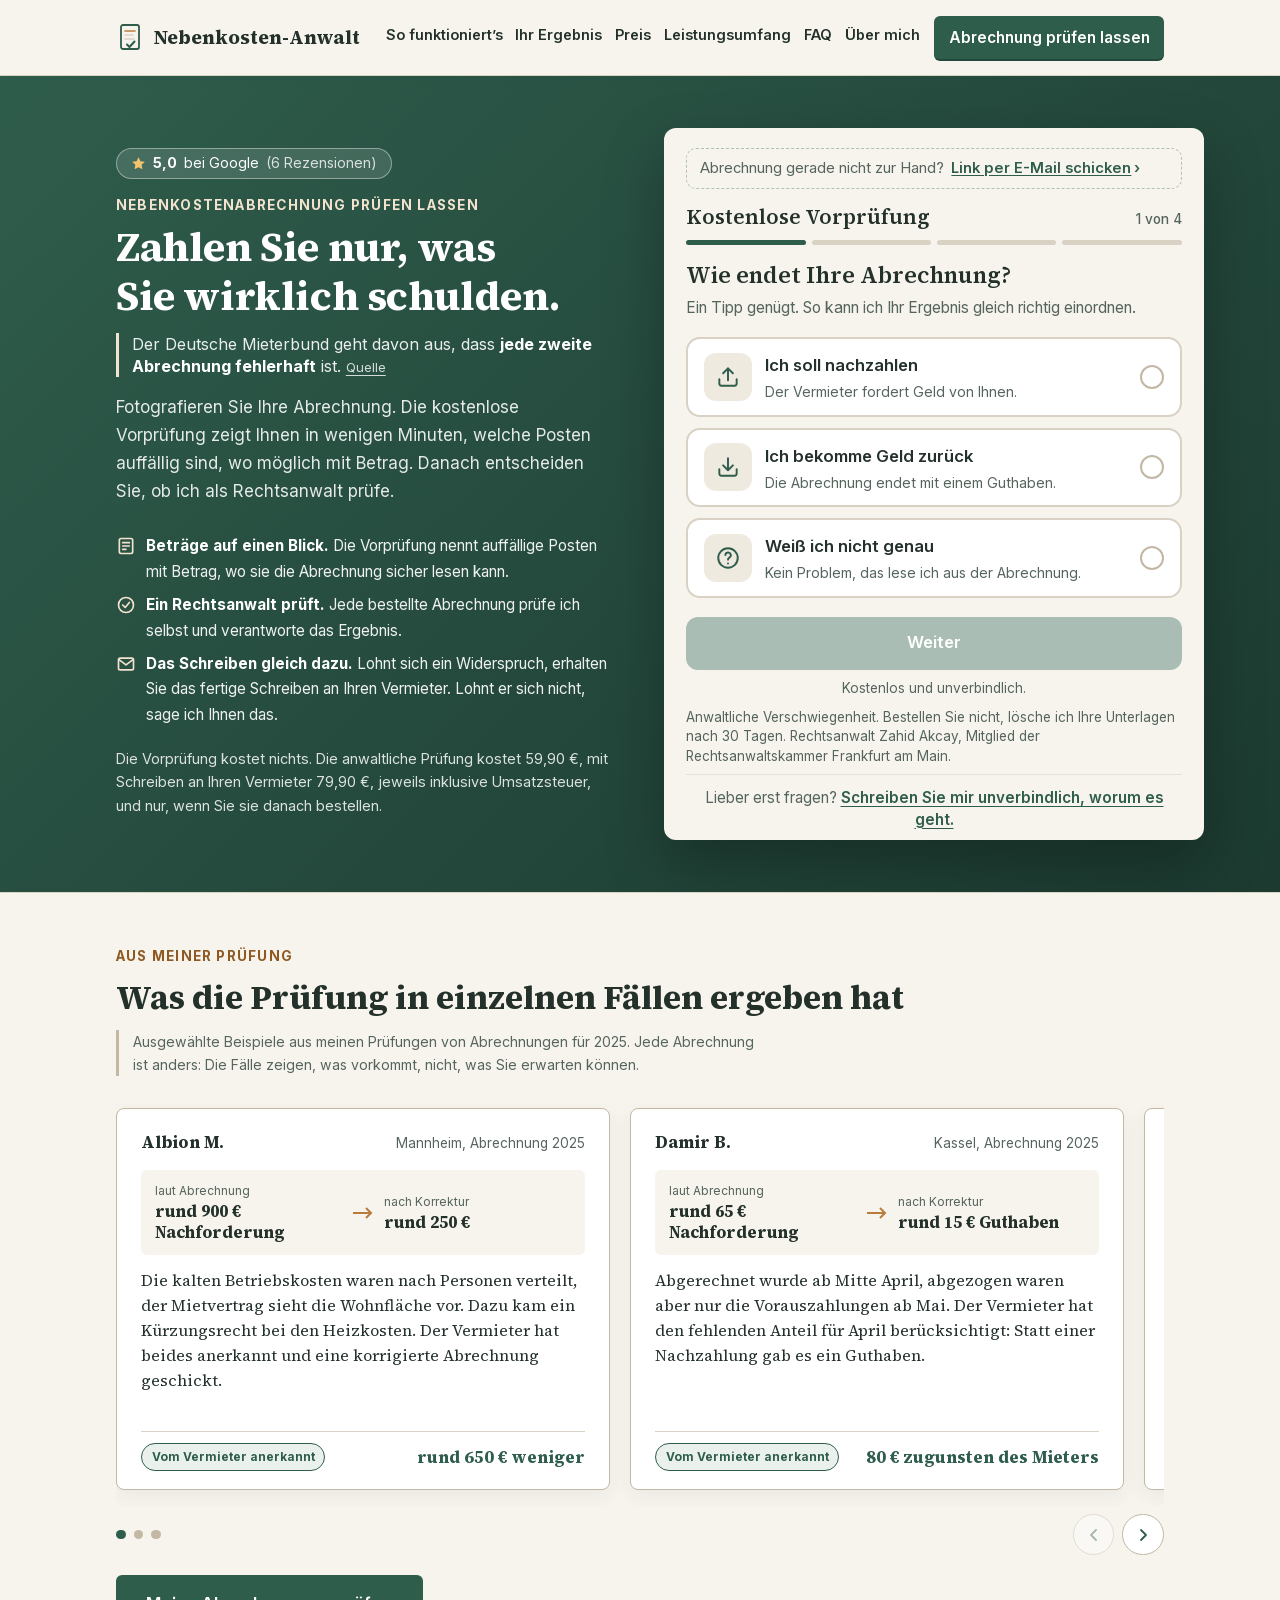
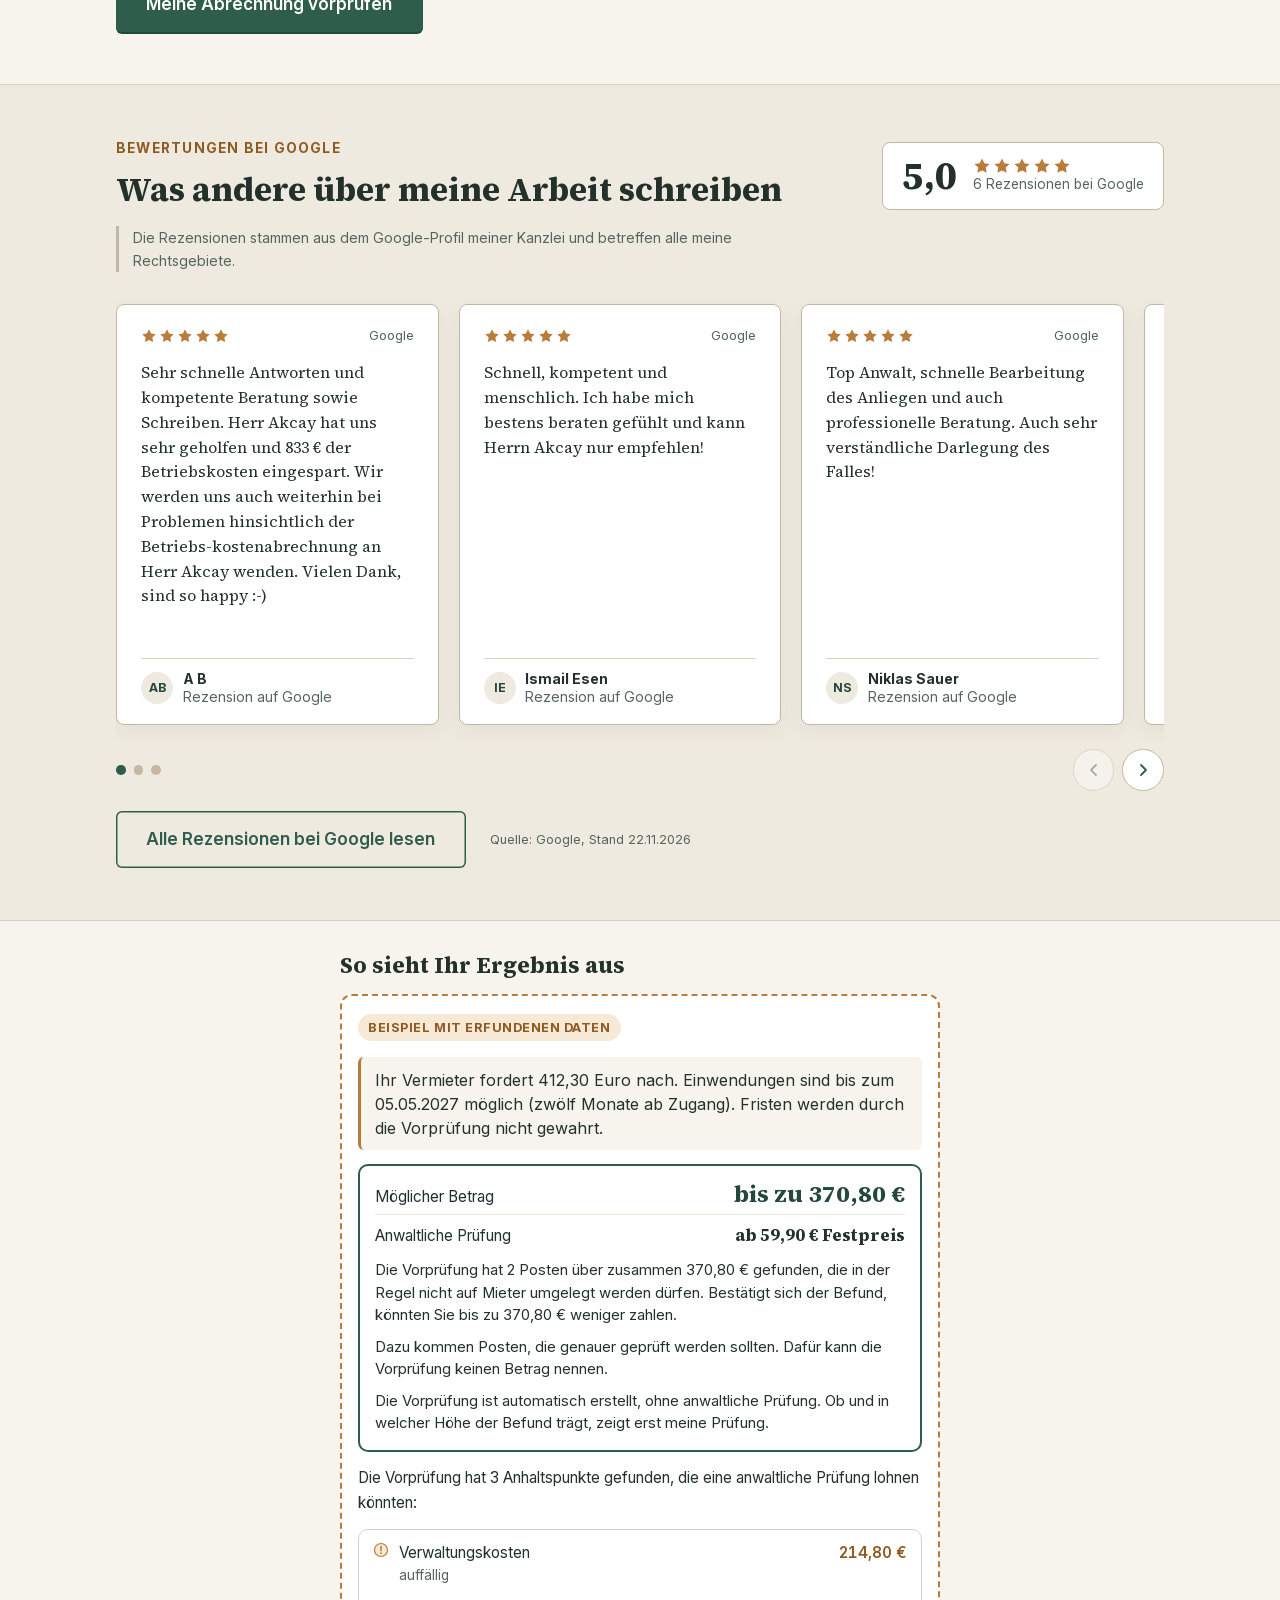
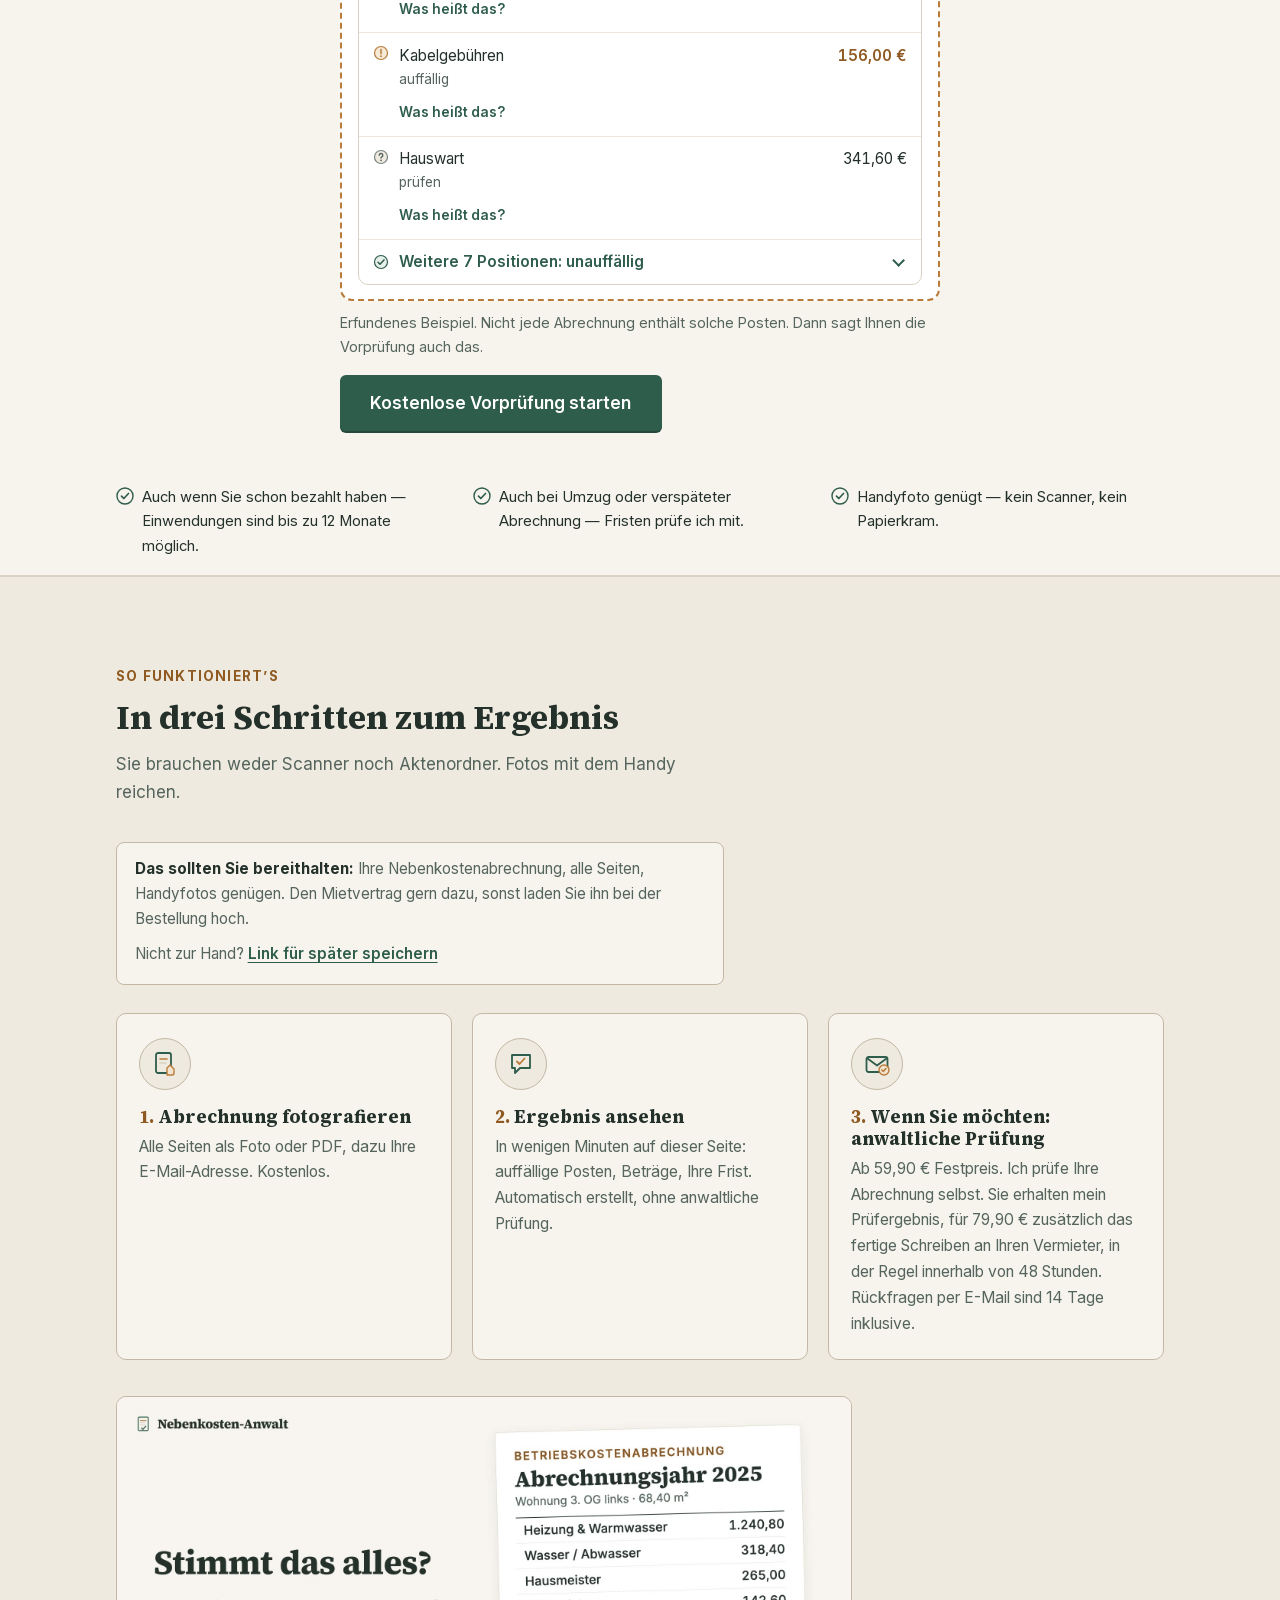
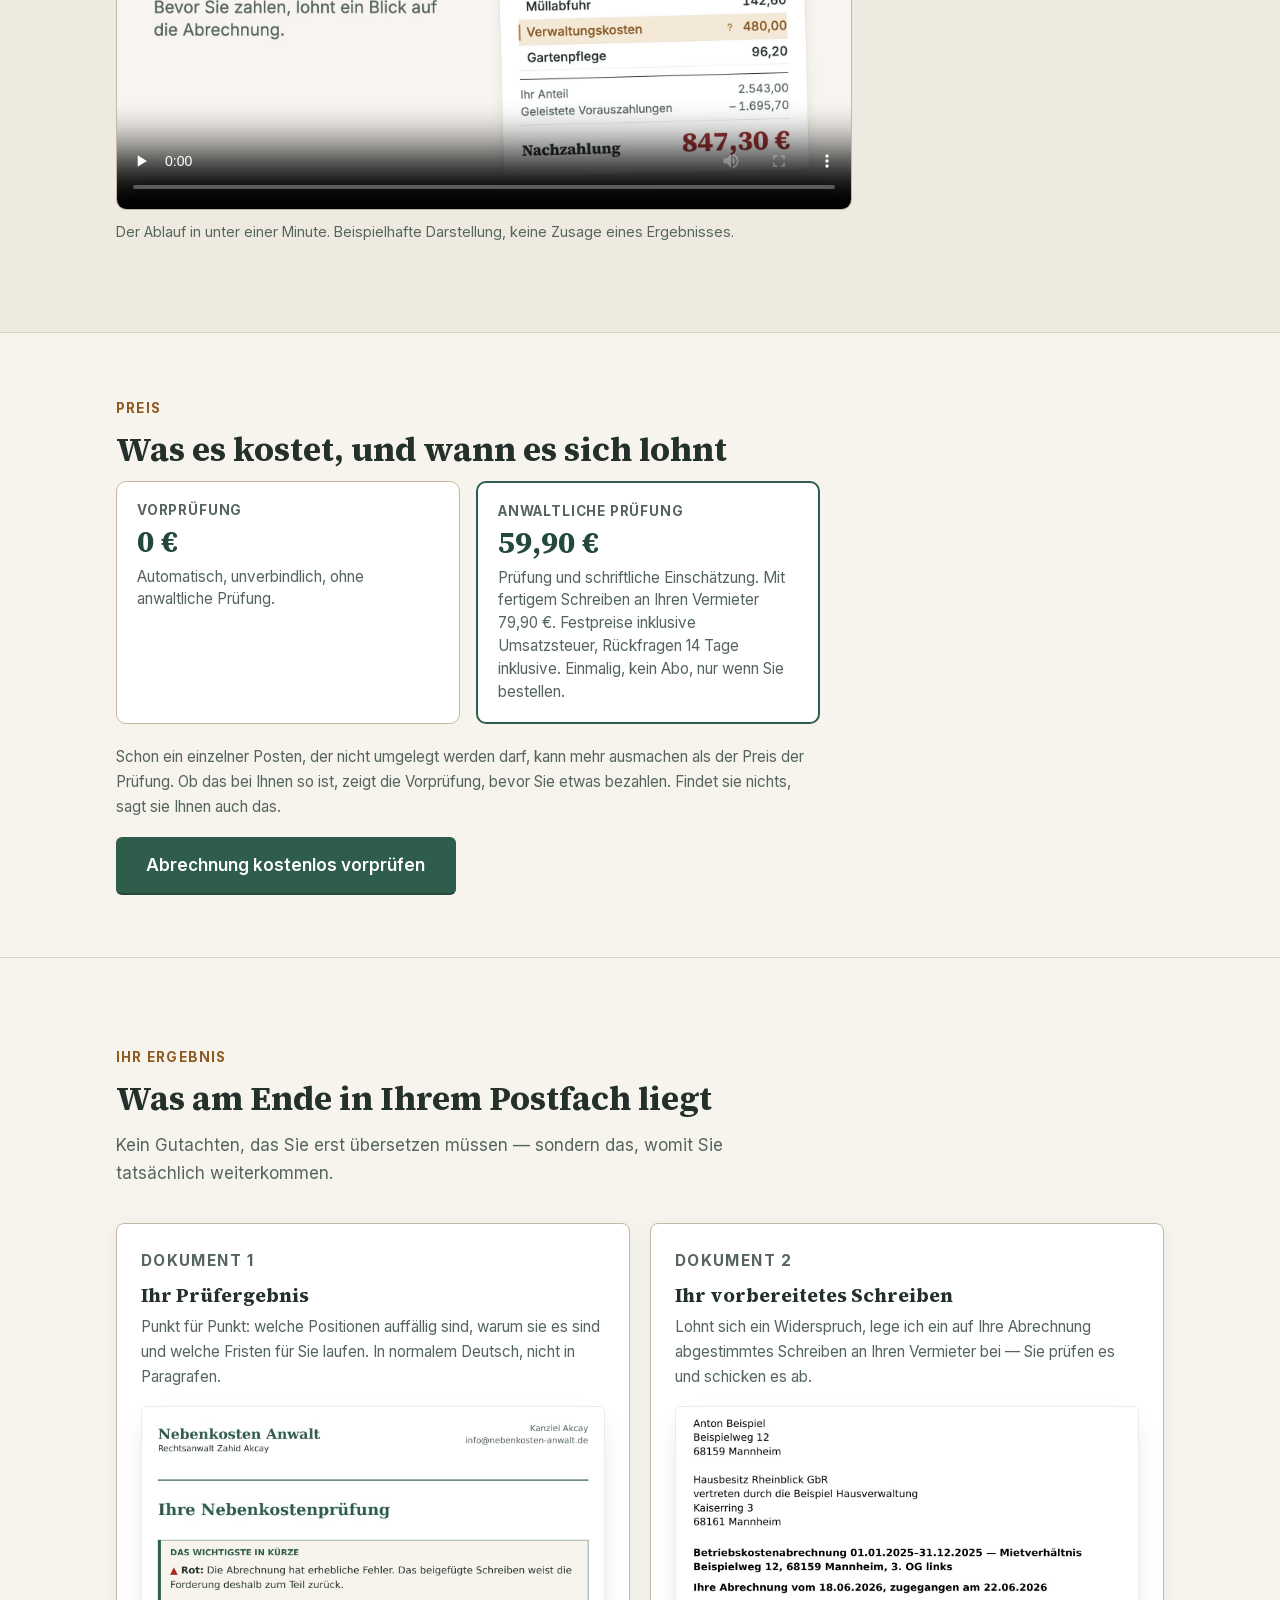
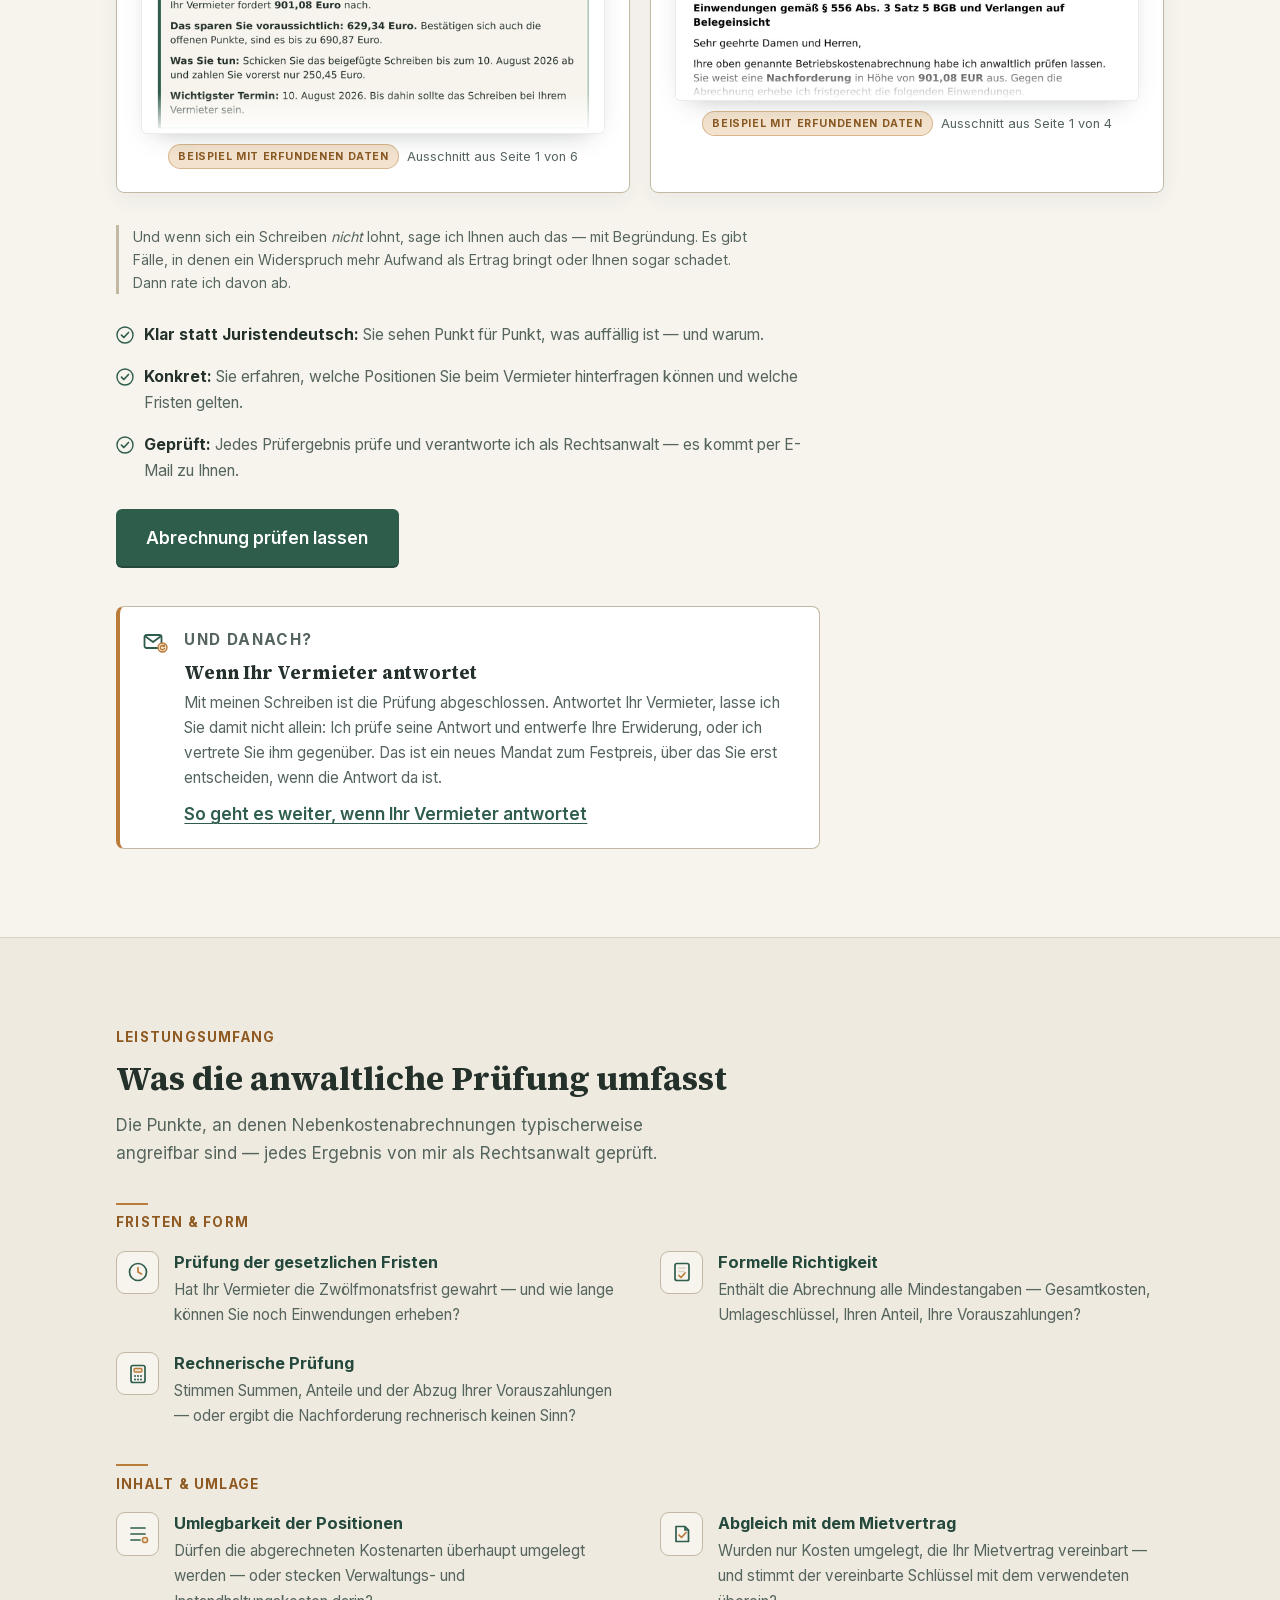
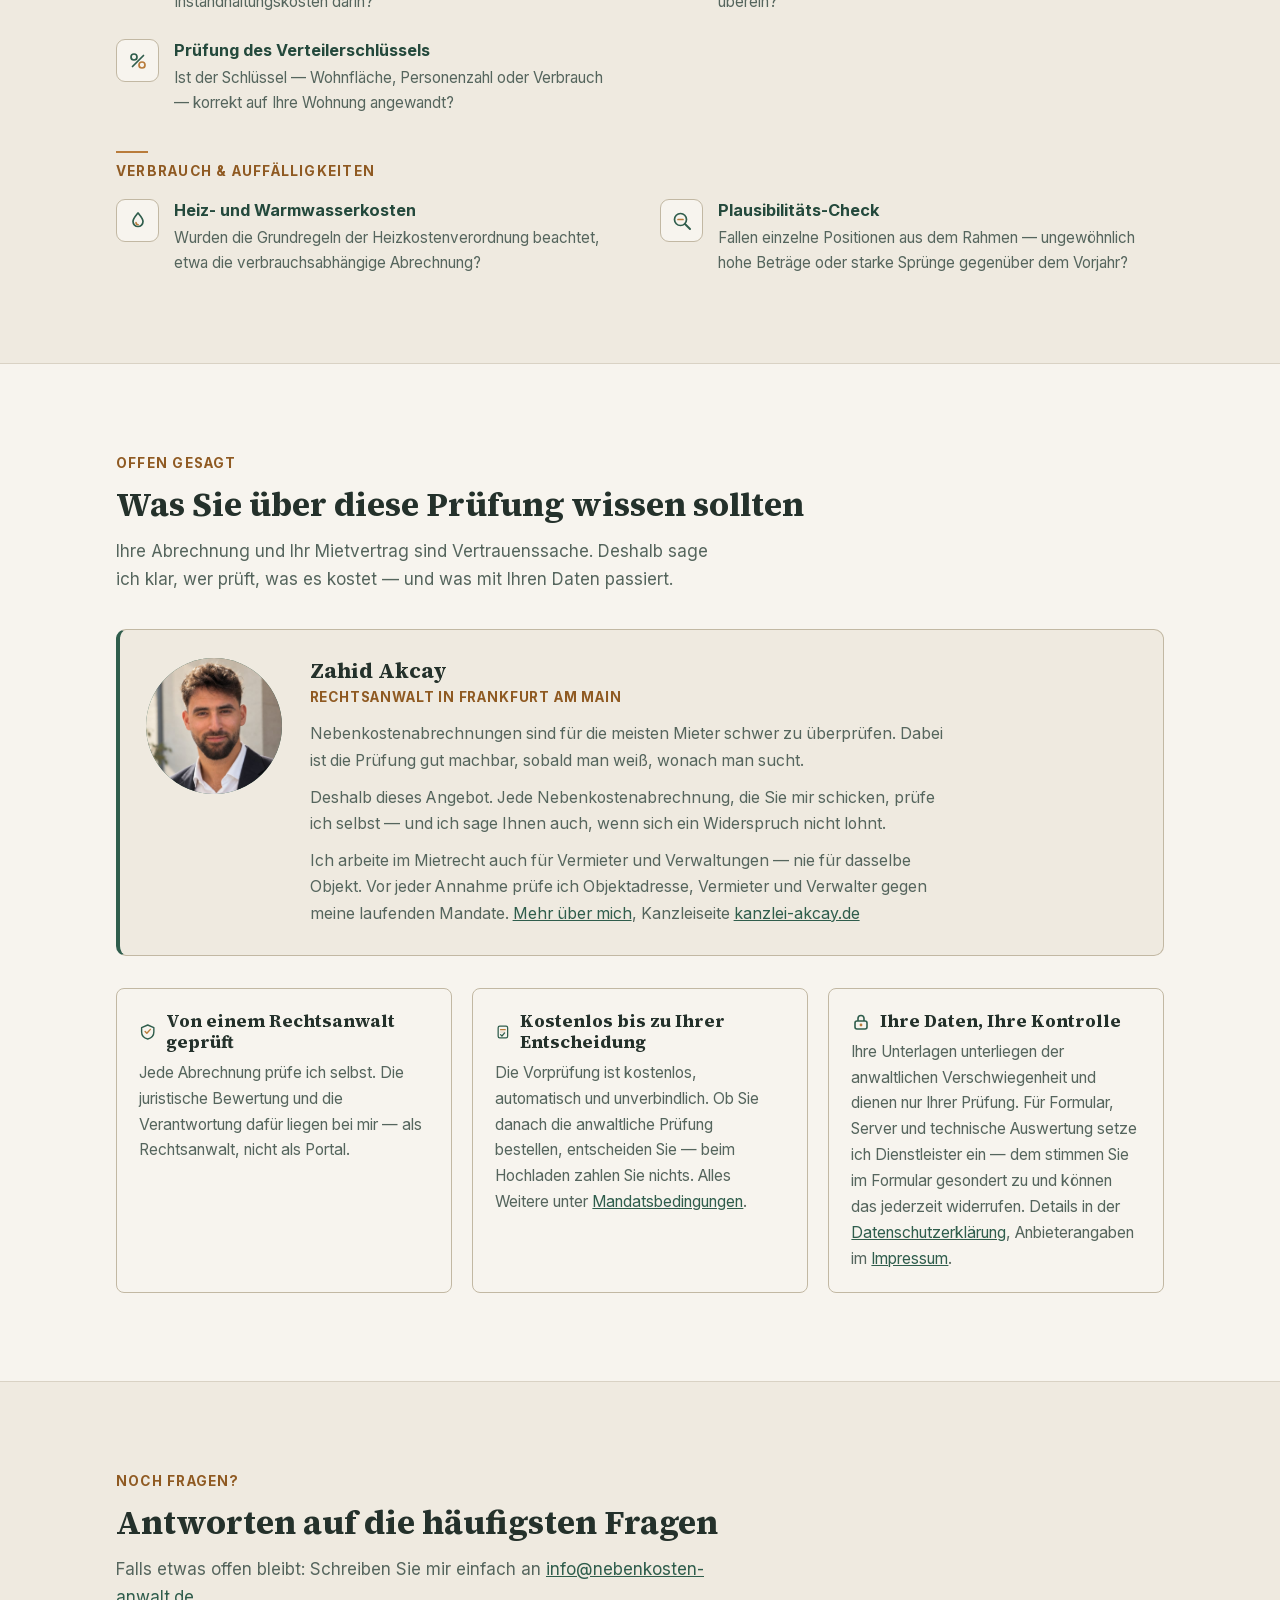
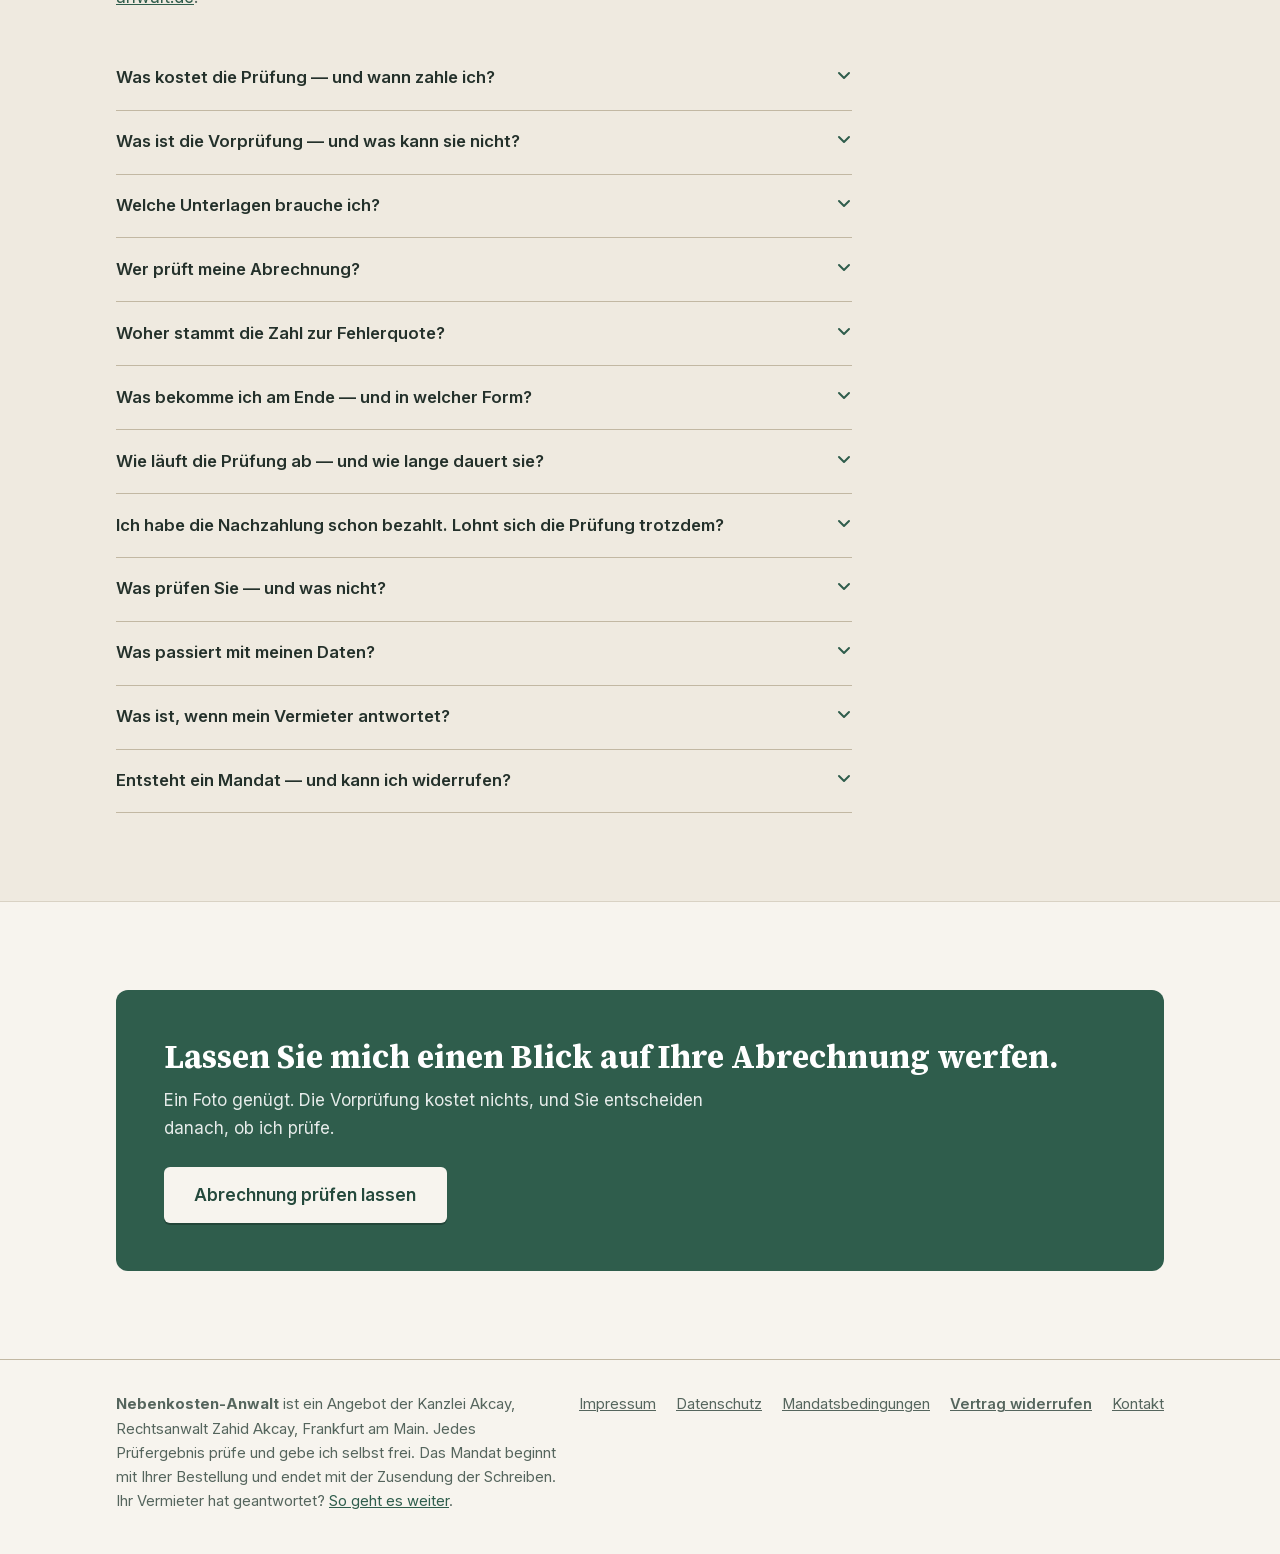
==== commit abf47f0e: "Google-Bewertungen: Hero-Zeile mit Porträt und Namen ersetzt durch „5,0 bei Google (6 Rezensionen)“ " ====
--- a/index.html
+++ b/index.html
@@ -349,6 +349,15 @@
     .hero__aktion { margin-bottom: 1.2rem; }
     .hero__punkte { gap: 0.5rem; }
   }
+  /* Handy, 18.11.2026: zwei Zeilen „Kostenlos“ und „Nur wenn Sie es beauftragen“ statt der drei Schlagworte */
+  .hero__leistung-mobil { display: none; }
+  @media (max-width: 45.99rem) {
+    .hero__punkte { display: none; }
+    .hero__leistung-mobil { display: block; font-size: 0.95rem; line-height: 1.5; color: rgba(255,255,255,0.92); }
+    .hero__leistung-mobil p { margin: 0 0 0.55rem; }
+    .hero__leistung-mobil p:last-child { margin-bottom: 0; }
+    .hero__leistung-mobil strong { color: #fff; font-weight: 600; }
+  }
   /* Unter dem Formular: Vertrauenszeile und „Link für später“ (auch am Handy sichtbar, Plan 11.11.2026) */
   .hero__vertrauen { font-size: 0.84rem; line-height: 1.45; color: var(--ink-soft); margin: 0.6rem 0 0; }
   .hero__spaeter-karte { font-size: 0.95rem; line-height: 1.45; color: var(--ink-soft); margin: 0.6rem 0 0; text-align: center; }
@@ -895,6 +904,43 @@
       opacity: 1 !important; transform: none !important; transition: none !important;
     }
     .doc-mock__row .tick { stroke-dashoffset: 0 !important; transition: none !important; }
+  }
+
+  /* ============ Google-Bewertungen (22.11.2026, Freigabe Zahid) ============ */
+  .hero__google { margin: 0 0 1.1rem; }
+  .hero__google a {
+    display: inline-flex; align-items: center; gap: 0.45rem; padding: 0.4rem 0.85rem; border-radius: 999px;
+    background: rgba(255,255,255,0.12); border: 1px solid rgba(255,255,255,0.4); color: #fff;
+    text-decoration: none; font-size: 0.88rem; line-height: 1.2;
+  }
+  .hero__google a:hover, .hero__google a:focus-visible { background: rgba(255,255,255,0.2); color: #fff; }
+  .hero__google svg { flex: none; }
+  .hero__google span { color: rgba(255,255,255,0.8); }
+  .bewertungen-section { background: var(--paper-deep); border-top: 1px solid var(--line); border-bottom: 1px solid var(--line);
+    padding-top: clamp(2rem, 5vw, 3.25rem); padding-bottom: clamp(2rem, 5vw, 3.25rem); }
+  .bewertungen__oben { display: flex; justify-content: space-between; align-items: flex-end; gap: 1rem 2rem; flex-wrap: wrap; margin-bottom: 1rem; }
+  .bewertungen__oben .section-title { margin-bottom: 0; }
+  .bewertungen__gesamt { display: flex; align-items: center; gap: 1rem; background: #fff; border: 1px solid var(--line-strong);
+    border-radius: 8px; padding: 0.85rem 1.2rem; color: var(--ink); text-decoration: none; }
+  .bewertungen__gesamt:hover, .bewertungen__gesamt:focus-visible { border-color: var(--moss); color: var(--ink); }
+  .bewertungen__note { font-family: var(--serif); font-weight: 700; font-size: 2.4rem; line-height: 1; }
+  .bewertungen__sterne { display: flex; gap: 2px; }
+  .bewertungen__anzahl { display: block; font-size: 0.85rem; color: var(--ink-soft); line-height: 1.4; }
+  .stimme.bewertung { gap: 0.85rem; margin: 0; }
+  .bewertung__kopf { display: flex; justify-content: space-between; align-items: center; gap: 0.75rem; font-size: 0.82rem; color: var(--ink-soft); }
+  .stimme.bewertung blockquote { padding-left: 0; display: -webkit-box; -webkit-line-clamp: 10; -webkit-box-orient: vertical; overflow: hidden; }
+  .stimme.bewertung blockquote::before { display: none; }
+  .bewertung__mehr { font-size: 0.85rem; font-weight: 600; color: var(--moss); }
+  .stimme.bewertung figcaption { display: flex; align-items: center; gap: 0.6rem; padding-left: 0; line-height: 1.3; font-size: 0.88rem; }
+  .stimme.bewertung figcaption strong { display: block; }
+  .bewertung__kuerzel { width: 32px; height: 32px; border-radius: 50%; background: var(--paper-deep); color: var(--moss-deep);
+    font-weight: 700; font-size: 0.78rem; display: flex; align-items: center; justify-content: center; flex: none; }
+  .bewertungen__aktion { display: flex; align-items: center; flex-wrap: wrap; gap: 1rem 1.5rem; margin: 1.25rem 0 0; }
+  .bewertungen__quelle { font-size: 0.8rem; color: var(--ink-soft); }
+  @media (min-width: 62rem) { .stimmen--drei { --spalten: 3; } }
+  @media (max-width: 45.99rem) {
+    .bewertungen__oben { flex-direction: column; align-items: stretch; }
+    .bewertungen__aktion .btn { display: block; width: 100%; text-align: center; padding-left: 1rem; padding-right: 1rem; }
   }
 </style>
 <link rel="preconnect" href="https://tally.so">
@@ -1055,7 +1101,7 @@
       if (an) document.documentElement.classList.add('karten');
     })();
   </script>
-  <link rel="stylesheet" href="assets/kartenformular.css?v=1117f">
+  <link rel="stylesheet" href="assets/kartenformular.css?v=1118b">
 </head>
 <body>
 
@@ -1109,16 +1155,21 @@
   <section class="hero">
     <div class="wrap hero__inner">
       <div>
-        <p class="hero__anwalt">
-          <img src="assets/portrait-zahid.jpg" alt="" width="44" height="44">
-          <span><strong>Rechtsanwalt Zahid Akcay</strong><span class="hero__anwalt-ort">Kanzlei Akcay, Frankfurt am Main</span></span>
-        </p>
+        <!-- Google-Bewertungen (22.11.2026, Freigabe Zahid): ersetzt die Zeile mit Porträt und Namen.
+             Gesamtnote und Anzahl von Hand pflegen, gleichlautend mit dem Abschnitt #bewertungen. -->
+        <p class="hero__google"><a href="https://maps.google.com/?cid=4743507490217106174" target="_blank" rel="noopener"><svg width="15" height="15" viewBox="0 0 20 20" aria-hidden="true"><path fill="#F2C46D" d="M10 1.6l2.6 5.3 5.8.8-4.2 4.1 1 5.8L10 14.9l-5.2 2.7 1-5.8L1.6 7.7l5.8-.8z"/></svg><strong>5,0</strong> bei Google <span>(6 Rezensionen)</span></a></p>
         <!-- Startseite neu (Plan 11.11.2026, Freigabe Zahid): Die Dachzeile behält den Suchbegriff in der H1. -->
         <h1 class="hero__title"><span class="hero__dach">Nebenkosten&shy;abrechnung prüfen lassen</span>Zahlen Sie nur, was Sie wirklich schulden.</h1>
         <p class="hero__fakt"><span class="hero__fakt-lang">Der Deutsche Mieterbund geht davon aus, dass <strong>jede zweite Abrechnung fehlerhaft</strong> ist.</span><span class="hero__fakt-kurz">Der Mieterbund geht davon aus: <strong>Jede zweite Abrechnung ist fehlerhaft.</strong></span> <a href="#quelle" data-quelle>Quelle</a></p>
         <p class="hero__sub"><span class="hero__sub-lang">Fotografieren Sie Ihre Abrechnung. Die kostenlose Vorprüfung zeigt Ihnen in wenigen Minuten, welche
           Posten auffällig sind, wo möglich mit Betrag. Danach entscheiden Sie, ob ich als Rechtsanwalt prüfe.</span><span class="hero__sub-kurz">Abrechnung fotografieren, in wenigen Minuten auffällige Posten sehen.</span></p>
         <p class="hero__aktion"><a class="btn hero__knopf" href="#vorpruefung-start" data-start="hero">Abrechnung kostenlos vorprüfen</a></p>
+        <!-- Handy (18.11.2026): Statt der drei Schlagworte zwei Zeilen, die trennen, was kostenlos und automatisch ist
+             und was nur auf Auftrag und kostenpflichtig durch den Anwalt geschieht. Desktop unverändert (Liste darunter). -->
+        <div class="hero__leistung-mobil">
+          <p><strong>Kostenlos:</strong> Die automatische Vorprüfung zeigt, welche Posten auffallen.</p>
+          <p><strong>Nur wenn Sie es beauftragen:</strong> Ich prüfe Ihre Abrechnung persönlich, auf Wunsch mit Schreiben an Ihren Vermieter (kostenpflichtig).</p>
+        </div>
         <ul class="hero__punkte">
           <li><svg width="20" height="20" viewBox="0 0 24 24" fill="none" stroke="#F3E3CE" stroke-width="2" stroke-linecap="round" stroke-linejoin="round" aria-hidden="true"><rect x="4" y="3" width="16" height="18" rx="2"/><path d="M8 8h8M8 12h8M8 16h4"/></svg>
             <span><strong>Beträge auf einen Blick.</strong> <span class="hero__punkt-mehr">Die Vorprüfung nennt auffällige Posten mit Betrag, wo sie die Abrechnung sicher lesen kann.</span></span></li>
@@ -1209,6 +1260,9 @@
               <label class="kf__kachel kf__kachel--haupt kf__kachel--breit"><span class="kf__symbol"><svg aria-hidden="true" width="26" height="26" viewBox="0 0 24 24" fill="none" stroke="currentColor" stroke-width="1.8" stroke-linecap="round" stroke-linejoin="round"><path d="M12 15V4M7.5 8.5 12 4l4.5 4.5"/><path d="M4 15v3a2 2 0 0 0 2 2h12a2 2 0 0 0 2-2v-3"/></svg></span>
                 Fotos oder PDF auswählen<input type="file" multiple accept="image/*,application/pdf,.pdf,.heic,.heif" data-feld="abrechnung"></label>
             </div>
+            <!-- 18.11.2026: zweiter Weg für alle, die die Abrechnung gerade nicht zur Hand haben. Öffnet das vorhandene Feld
+                 „Link per E-Mail“ oben im Formular (assets/spaeter-mail.js); der Link in der Mail trägt die Herkunft „upload-…“. -->
+            <button type="button" class="kf__mailweg" id="kf-spaeter" aria-controls="spaeter-klapp"><svg aria-hidden="true" width="20" height="20" viewBox="0 0 24 24" fill="none" stroke="currentColor" stroke-width="2" stroke-linecap="round" stroke-linejoin="round"><rect x="3" y="5" width="18" height="14" rx="2"/><path d="M4 7l8 6 8-6"/></svg>Link für später per E-Mail</button>
             <p class="kf__tipp kf__tipp--oben">Am einfachsten: Fotografieren Sie zuerst alle Seiten mit Ihrer Kamera, jede Seite einzeln, gerade von oben und gut lesbar, und wählen Sie die Fotos dann hier gemeinsam aus. Bei langen Abrechnungen genügen die Seiten mit der Kostenaufstellung und der Heizkostenabrechnung.</p>
             <label class="kf__textlink kf__kameralink">oder jetzt fotografieren<input type="file" accept="image/*" capture="environment" data-feld="abrechnung"></label>
             <ul class="kf__liste" id="kf-liste-abrechnung" hidden aria-live="polite"></ul>
@@ -1255,6 +1309,7 @@
             <div class="kf__senden" id="kf-senden-box" hidden>
               <div class="kf__fortschritt" aria-hidden="true"><span id="kf-fortschritt"></span></div>
               <p class="kf__status" id="kf-status" role="status" aria-live="polite"></p>
+              <p class="kf__offen-lassen">Bitte lassen Sie diese Seite geöffnet, bis Ihre Unterlagen angenommen wurden.</p>
             </div>
             <p class="kf__fehler" id="kf-fehler" role="alert" hidden></p>
           </section>
@@ -1381,6 +1436,76 @@
         </div>
       </div>
       <p class="stimmen__aktion"><a class="btn" href="#vorpruefung-start" data-start="belege">Meine Abrechnung vorprüfen</a></p>
+    </div>
+  </section>
+
+  <!-- ============ Google-Bewertungen (22.11.2026, Freigabe Zahid) ============
+       Feste Wiedergabe aus dem Google-Profil „Rechtsanwalt Zahid Akcay“, Stand 22.11.2026. Kein Google-Skript,
+       nichts wird an Google übertragen, solange niemand auf einen Link klickt. Neue Rezensionen von Hand nachtragen
+       und Gesamtnote, Anzahl und Stand hier und im Hero (.hero__google) mitziehen. Hinweistext: Wortlaut Zahid. -->
+  <section id="bewertungen" class="bewertungen-section" aria-labelledby="bewertungen-title">
+    <div class="wrap">
+      <div class="bewertungen__oben reveal">
+        <div>
+          <p class="kicker">Bewertungen bei Google</p>
+          <h2 id="bewertungen-title" class="section-title">Was andere über meine Arbeit schreiben</h2>
+        </div>
+        <a class="bewertungen__gesamt" href="https://maps.google.com/?cid=4743507490217106174" target="_blank" rel="noopener">
+          <span class="bewertungen__note">5,0</span>
+          <span><span class="bewertungen__sterne" role="img" aria-label="5 von 5 Sternen"><svg width="18" height="18" viewBox="0 0 20 20" aria-hidden="true"><path fill="#B97C3B" d="M10 1.6l2.6 5.3 5.8.8-4.2 4.1 1 5.8L10 14.9l-5.2 2.7 1-5.8L1.6 7.7l5.8-.8z"/></svg><svg width="18" height="18" viewBox="0 0 20 20" aria-hidden="true"><path fill="#B97C3B" d="M10 1.6l2.6 5.3 5.8.8-4.2 4.1 1 5.8L10 14.9l-5.2 2.7 1-5.8L1.6 7.7l5.8-.8z"/></svg><svg width="18" height="18" viewBox="0 0 20 20" aria-hidden="true"><path fill="#B97C3B" d="M10 1.6l2.6 5.3 5.8.8-4.2 4.1 1 5.8L10 14.9l-5.2 2.7 1-5.8L1.6 7.7l5.8-.8z"/></svg><svg width="18" height="18" viewBox="0 0 20 20" aria-hidden="true"><path fill="#B97C3B" d="M10 1.6l2.6 5.3 5.8.8-4.2 4.1 1 5.8L10 14.9l-5.2 2.7 1-5.8L1.6 7.7l5.8-.8z"/></svg><svg width="18" height="18" viewBox="0 0 20 20" aria-hidden="true"><path fill="#B97C3B" d="M10 1.6l2.6 5.3 5.8.8-4.2 4.1 1 5.8L10 14.9l-5.2 2.7 1-5.8L1.6 7.7l5.8-.8z"/></svg></span><span class="bewertungen__anzahl">6 Rezensionen bei Google</span></span>
+        </a>
+      </div>
+      <p class="ergebnis__caveat reveal">Die Rezensionen stammen aus dem Google-Profil meiner Kanzlei und betreffen alle meine Rechtsgebiete.</p>
+      <ul class="stimmen stimmen--drei reveal" id="bewertungen-liste" tabindex="0" aria-label="Rezensionen, waagerecht wischen">
+        <li>
+          <figure class="stimme bewertung">
+            <div class="bewertung__kopf"><span class="bewertungen__sterne" role="img" aria-label="5 von 5 Sternen"><svg width="16" height="16" viewBox="0 0 20 20" aria-hidden="true"><path fill="#B97C3B" d="M10 1.6l2.6 5.3 5.8.8-4.2 4.1 1 5.8L10 14.9l-5.2 2.7 1-5.8L1.6 7.7l5.8-.8z"/></svg><svg width="16" height="16" viewBox="0 0 20 20" aria-hidden="true"><path fill="#B97C3B" d="M10 1.6l2.6 5.3 5.8.8-4.2 4.1 1 5.8L10 14.9l-5.2 2.7 1-5.8L1.6 7.7l5.8-.8z"/></svg><svg width="16" height="16" viewBox="0 0 20 20" aria-hidden="true"><path fill="#B97C3B" d="M10 1.6l2.6 5.3 5.8.8-4.2 4.1 1 5.8L10 14.9l-5.2 2.7 1-5.8L1.6 7.7l5.8-.8z"/></svg><svg width="16" height="16" viewBox="0 0 20 20" aria-hidden="true"><path fill="#B97C3B" d="M10 1.6l2.6 5.3 5.8.8-4.2 4.1 1 5.8L10 14.9l-5.2 2.7 1-5.8L1.6 7.7l5.8-.8z"/></svg><svg width="16" height="16" viewBox="0 0 20 20" aria-hidden="true"><path fill="#B97C3B" d="M10 1.6l2.6 5.3 5.8.8-4.2 4.1 1 5.8L10 14.9l-5.2 2.7 1-5.8L1.6 7.7l5.8-.8z"/></svg></span><span>Google</span></div>
+            <blockquote>Sehr schnelle Antworten und kompetente Beratung sowie Schreiben. Herr Akcay hat uns sehr geholfen und 833&nbsp;€ der Betriebskosten eingespart. Wir werden uns auch weiterhin bei Problemen hinsichtlich der Betriebs-kostenabrechnung an Herr Akcay wenden. Vielen Dank, sind so happy :-)</blockquote>
+            <figcaption><span class="bewertung__kuerzel" aria-hidden="true">AB</span><span><strong>A B</strong>Rezension auf Google</span></figcaption>
+          </figure>
+        </li>
+        <li>
+          <figure class="stimme bewertung">
+            <div class="bewertung__kopf"><span class="bewertungen__sterne" role="img" aria-label="5 von 5 Sternen"><svg width="16" height="16" viewBox="0 0 20 20" aria-hidden="true"><path fill="#B97C3B" d="M10 1.6l2.6 5.3 5.8.8-4.2 4.1 1 5.8L10 14.9l-5.2 2.7 1-5.8L1.6 7.7l5.8-.8z"/></svg><svg width="16" height="16" viewBox="0 0 20 20" aria-hidden="true"><path fill="#B97C3B" d="M10 1.6l2.6 5.3 5.8.8-4.2 4.1 1 5.8L10 14.9l-5.2 2.7 1-5.8L1.6 7.7l5.8-.8z"/></svg><svg width="16" height="16" viewBox="0 0 20 20" aria-hidden="true"><path fill="#B97C3B" d="M10 1.6l2.6 5.3 5.8.8-4.2 4.1 1 5.8L10 14.9l-5.2 2.7 1-5.8L1.6 7.7l5.8-.8z"/></svg><svg width="16" height="16" viewBox="0 0 20 20" aria-hidden="true"><path fill="#B97C3B" d="M10 1.6l2.6 5.3 5.8.8-4.2 4.1 1 5.8L10 14.9l-5.2 2.7 1-5.8L1.6 7.7l5.8-.8z"/></svg><svg width="16" height="16" viewBox="0 0 20 20" aria-hidden="true"><path fill="#B97C3B" d="M10 1.6l2.6 5.3 5.8.8-4.2 4.1 1 5.8L10 14.9l-5.2 2.7 1-5.8L1.6 7.7l5.8-.8z"/></svg></span><span>Google</span></div>
+            <blockquote>Schnell, kompetent und menschlich. Ich habe mich bestens beraten gefühlt und kann Herrn Akcay nur empfehlen!</blockquote>
+            <figcaption><span class="bewertung__kuerzel" aria-hidden="true">IE</span><span><strong>Ismail Esen</strong>Rezension auf Google</span></figcaption>
+          </figure>
+        </li>
+        <li>
+          <figure class="stimme bewertung">
+            <div class="bewertung__kopf"><span class="bewertungen__sterne" role="img" aria-label="5 von 5 Sternen"><svg width="16" height="16" viewBox="0 0 20 20" aria-hidden="true"><path fill="#B97C3B" d="M10 1.6l2.6 5.3 5.8.8-4.2 4.1 1 5.8L10 14.9l-5.2 2.7 1-5.8L1.6 7.7l5.8-.8z"/></svg><svg width="16" height="16" viewBox="0 0 20 20" aria-hidden="true"><path fill="#B97C3B" d="M10 1.6l2.6 5.3 5.8.8-4.2 4.1 1 5.8L10 14.9l-5.2 2.7 1-5.8L1.6 7.7l5.8-.8z"/></svg><svg width="16" height="16" viewBox="0 0 20 20" aria-hidden="true"><path fill="#B97C3B" d="M10 1.6l2.6 5.3 5.8.8-4.2 4.1 1 5.8L10 14.9l-5.2 2.7 1-5.8L1.6 7.7l5.8-.8z"/></svg><svg width="16" height="16" viewBox="0 0 20 20" aria-hidden="true"><path fill="#B97C3B" d="M10 1.6l2.6 5.3 5.8.8-4.2 4.1 1 5.8L10 14.9l-5.2 2.7 1-5.8L1.6 7.7l5.8-.8z"/></svg><svg width="16" height="16" viewBox="0 0 20 20" aria-hidden="true"><path fill="#B97C3B" d="M10 1.6l2.6 5.3 5.8.8-4.2 4.1 1 5.8L10 14.9l-5.2 2.7 1-5.8L1.6 7.7l5.8-.8z"/></svg></span><span>Google</span></div>
+            <blockquote>Top Anwalt, schnelle Bearbeitung des Anliegen und auch professionelle Beratung. Auch sehr verständliche Darlegung des Falles!</blockquote>
+            <figcaption><span class="bewertung__kuerzel" aria-hidden="true">NS</span><span><strong>Niklas Sauer</strong>Rezension auf Google</span></figcaption>
+          </figure>
+        </li>
+        <li>
+          <figure class="stimme bewertung">
+            <div class="bewertung__kopf"><span class="bewertungen__sterne" role="img" aria-label="5 von 5 Sternen"><svg width="16" height="16" viewBox="0 0 20 20" aria-hidden="true"><path fill="#B97C3B" d="M10 1.6l2.6 5.3 5.8.8-4.2 4.1 1 5.8L10 14.9l-5.2 2.7 1-5.8L1.6 7.7l5.8-.8z"/></svg><svg width="16" height="16" viewBox="0 0 20 20" aria-hidden="true"><path fill="#B97C3B" d="M10 1.6l2.6 5.3 5.8.8-4.2 4.1 1 5.8L10 14.9l-5.2 2.7 1-5.8L1.6 7.7l5.8-.8z"/></svg><svg width="16" height="16" viewBox="0 0 20 20" aria-hidden="true"><path fill="#B97C3B" d="M10 1.6l2.6 5.3 5.8.8-4.2 4.1 1 5.8L10 14.9l-5.2 2.7 1-5.8L1.6 7.7l5.8-.8z"/></svg><svg width="16" height="16" viewBox="0 0 20 20" aria-hidden="true"><path fill="#B97C3B" d="M10 1.6l2.6 5.3 5.8.8-4.2 4.1 1 5.8L10 14.9l-5.2 2.7 1-5.8L1.6 7.7l5.8-.8z"/></svg><svg width="16" height="16" viewBox="0 0 20 20" aria-hidden="true"><path fill="#B97C3B" d="M10 1.6l2.6 5.3 5.8.8-4.2 4.1 1 5.8L10 14.9l-5.2 2.7 1-5.8L1.6 7.7l5.8-.8z"/></svg></span><span>Google</span></div>
+            <blockquote>Ich kann Rechtsanwalt Akcay aus voller Überzeugung weiterempfehlen. Er hat mich in zwei ganz unterschiedlichen Angelegenheiten vertreten, und in beiden habe ich mich von Anfang an gut aufgehoben gefühlt. Besonders wichtig war für mich, dass er immer schnell erreichbar war, auch kurzfristig und sogar, als ich gerade im Urlaub war. Er hat sich Zeit genommen und mir alles in einfachen, verständlichen Worten erklärt. Für jemanden, dessen Muttersprache nicht Deutsch ist, war das sehr viel wert.</blockquote>
+            <a class="bewertung__mehr" href="https://maps.google.com/?cid=4743507490217106174" target="_blank" rel="noopener">Weiterlesen auf Google</a>
+            <figcaption><span class="bewertung__kuerzel" aria-hidden="true">FS</span><span><strong>Faris S.</strong>Rezension auf Google</span></figcaption>
+          </figure>
+        </li>
+        <li>
+          <figure class="stimme bewertung">
+            <div class="bewertung__kopf"><span class="bewertungen__sterne" role="img" aria-label="5 von 5 Sternen"><svg width="16" height="16" viewBox="0 0 20 20" aria-hidden="true"><path fill="#B97C3B" d="M10 1.6l2.6 5.3 5.8.8-4.2 4.1 1 5.8L10 14.9l-5.2 2.7 1-5.8L1.6 7.7l5.8-.8z"/></svg><svg width="16" height="16" viewBox="0 0 20 20" aria-hidden="true"><path fill="#B97C3B" d="M10 1.6l2.6 5.3 5.8.8-4.2 4.1 1 5.8L10 14.9l-5.2 2.7 1-5.8L1.6 7.7l5.8-.8z"/></svg><svg width="16" height="16" viewBox="0 0 20 20" aria-hidden="true"><path fill="#B97C3B" d="M10 1.6l2.6 5.3 5.8.8-4.2 4.1 1 5.8L10 14.9l-5.2 2.7 1-5.8L1.6 7.7l5.8-.8z"/></svg><svg width="16" height="16" viewBox="0 0 20 20" aria-hidden="true"><path fill="#B97C3B" d="M10 1.6l2.6 5.3 5.8.8-4.2 4.1 1 5.8L10 14.9l-5.2 2.7 1-5.8L1.6 7.7l5.8-.8z"/></svg><svg width="16" height="16" viewBox="0 0 20 20" aria-hidden="true"><path fill="#B97C3B" d="M10 1.6l2.6 5.3 5.8.8-4.2 4.1 1 5.8L10 14.9l-5.2 2.7 1-5.8L1.6 7.7l5.8-.8z"/></svg></span><span>Google</span></div>
+            <blockquote>Sehr kompetent, freundlich und zuverlässig. Professionelle Beratung und hervorragende Betreuung. Absolut empfehlenswert!</blockquote>
+            <figcaption><span class="bewertung__kuerzel" aria-hidden="true">FI</span><span><strong>Fitim Islami</strong>Rezension auf Google</span></figcaption>
+          </figure>
+        </li>
+      </ul>
+      <div class="stimmen__steuerung">
+        <div class="stimmen__punkte" role="group" aria-label="Rezension wählen"></div>
+        <div class="stimmen__pfeile">
+          <button type="button" class="stimmen__pfeil" data-richtung="-1" aria-label="Vorherige Rezension">
+            <svg width="18" height="18" viewBox="0 0 18 18" fill="none" aria-hidden="true"><path d="M11 4L6 9l5 5" stroke="currentColor" stroke-width="1.8" stroke-linecap="round" stroke-linejoin="round"/></svg>
+          </button>
+          <button type="button" class="stimmen__pfeil" data-richtung="1" aria-label="Nächste Rezension">
+            <svg width="18" height="18" viewBox="0 0 18 18" fill="none" aria-hidden="true"><path d="M7 4l5 5-5 5" stroke="currentColor" stroke-width="1.8" stroke-linecap="round" stroke-linejoin="round"/></svg>
+          </button>
+        </div>
+      </div>
+      <p class="bewertungen__aktion"><a class="btn btn--ghost" href="https://maps.google.com/?cid=4743507490217106174" target="_blank" rel="noopener">Alle Rezensionen bei Google lesen</a><span class="bewertungen__quelle">Quelle: Google, Stand 22.11.2026</span></p>
     </div>
   </section>
 
@@ -2008,7 +2133,7 @@
   /* Mandantenstimmen: Pfeile und Punkte zur Wischleiste. Ohne JS bleibt der
      waagerechte Scroll mit Einrasten; die Steuerung ist dann ausgeblendet. */
   /* Dieselbe Steuerung für die Vertrauenskarten (Wischleiste nur auf dem Handy). */
-  ['stimmen-liste', 'trust-liste'].forEach(function (id) {
+  ['stimmen-liste', 'trust-liste', 'bewertungen-liste'].forEach(function (id) {
     var liste = document.getElementById(id);
     if (!liste) return;
     var karten = Array.prototype.slice.call(liste.children);
@@ -2105,7 +2230,7 @@
 </script>
 
 <script src="assets/befundkarte.js?v=1117f"></script>
-<script src="assets/spaeter-mail.js?v=1112c"></script>
+<script src="assets/spaeter-mail.js?v=1118b"></script>
 <script>
   if (window.NkaBefund) window.NkaBefund.zeigeBeispiel(document.getElementById('beispiel-start'));
 </script>
@@ -2175,6 +2300,7 @@
        ersten Bildschirm, neu ist der Abschnitt 'preis'. */
     var ABSCHNITTE = [
       ['belege', '#stimmen'],
+      ['bewertungen', '#bewertungen'],
       ['beispiel', '.beispiel-start'],
       ['ablauf', '#ablauf'],
       ['preis', '#preis'],
@@ -2470,7 +2596,7 @@
   })();
 </script>
 <!-- Offizielles Tally-Skript: löst data-tally-src ein und passt die iframe-Höhe dynamisch an den Formularinhalt an. -->
-<script src="assets/kartenformular.js?v=1117f"></script>
+<script src="assets/kartenformular.js?v=1118b"></script>
 <script async src="https://tally.so/widgets/embed.js"></script>
 <script src="assets/spaeter.js?v=1111"></script>
 </body>
--- a/assets/kartenformular.css
+++ b/assets/kartenformular.css
@@ -119,6 +119,7 @@
 .kf__fortschritt { height: 8px; border-radius: 999px; background: var(--line); overflow: hidden; }
 .kf__fortschritt span { display: block; height: 100%; width: 0; background: var(--moss); transition: width 0.25s; }
 .kf__status { font-size: 0.95rem; margin: 0.6rem 0 0; color: var(--ink); }
+.kf__offen-lassen { font-size: 0.85rem; line-height: 1.5; color: var(--ink-soft); margin: 0.35rem 0 0; }
 .kf__fehler { margin: 0.9rem 0 0; padding: 0.75rem 0.9rem; border-radius: 12px; background: #F6E9D6; border: 1px solid #E5C9A0;
   font-size: 0.93rem; line-height: 1.5; color: #5C3A12; }
 .kf__fehler[hidden] { display: none; }
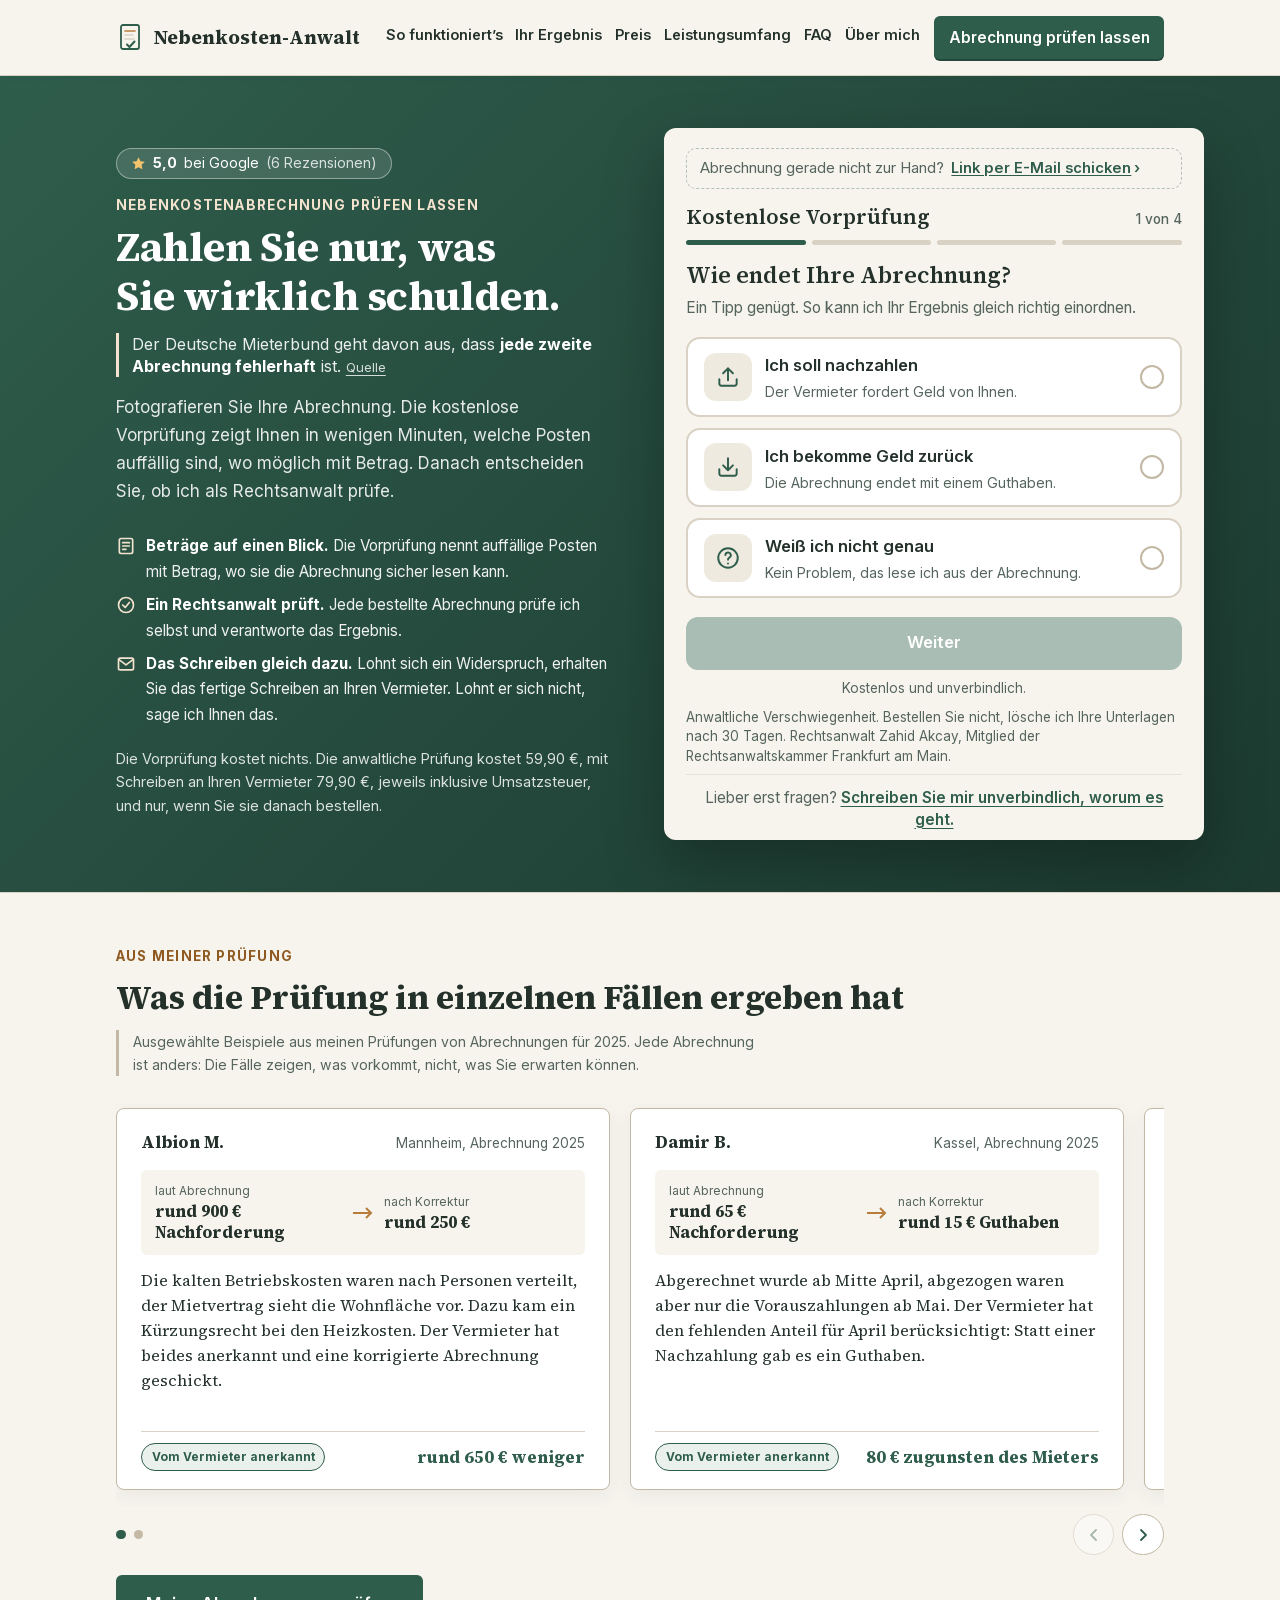
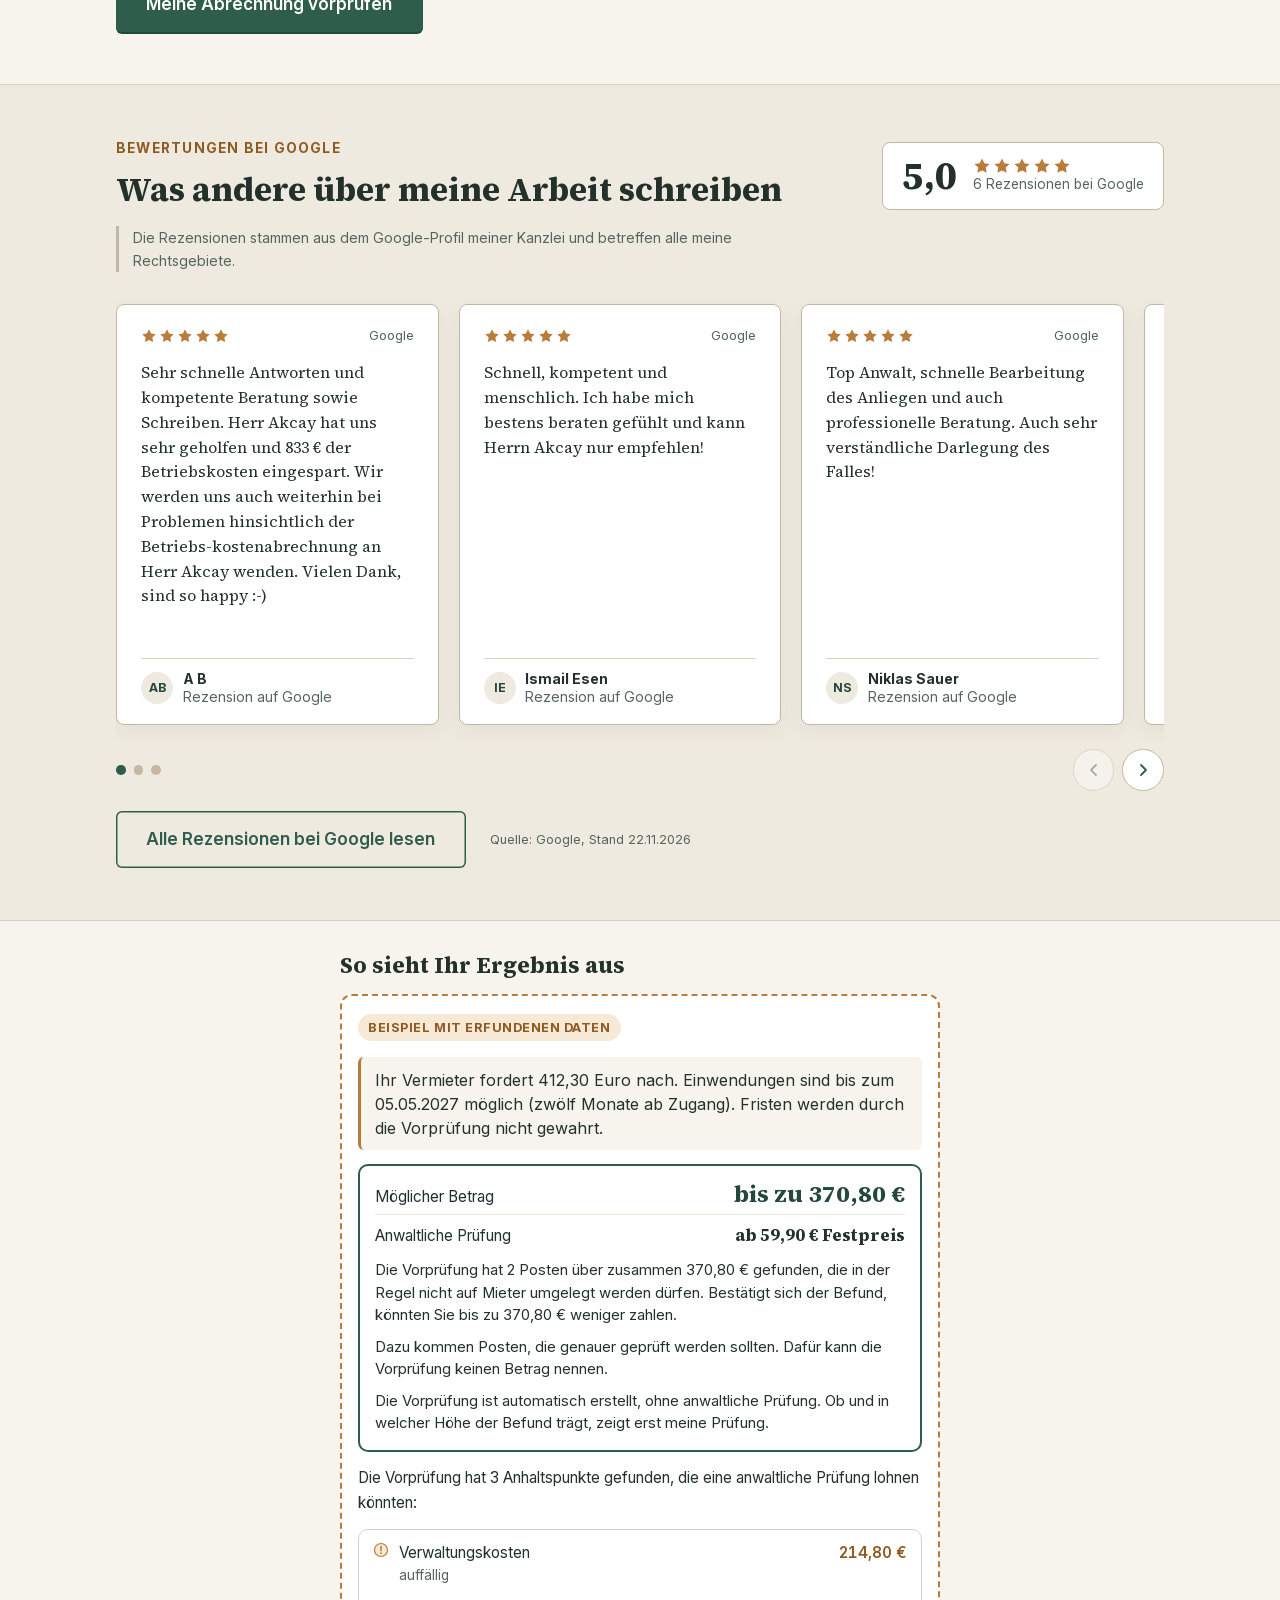
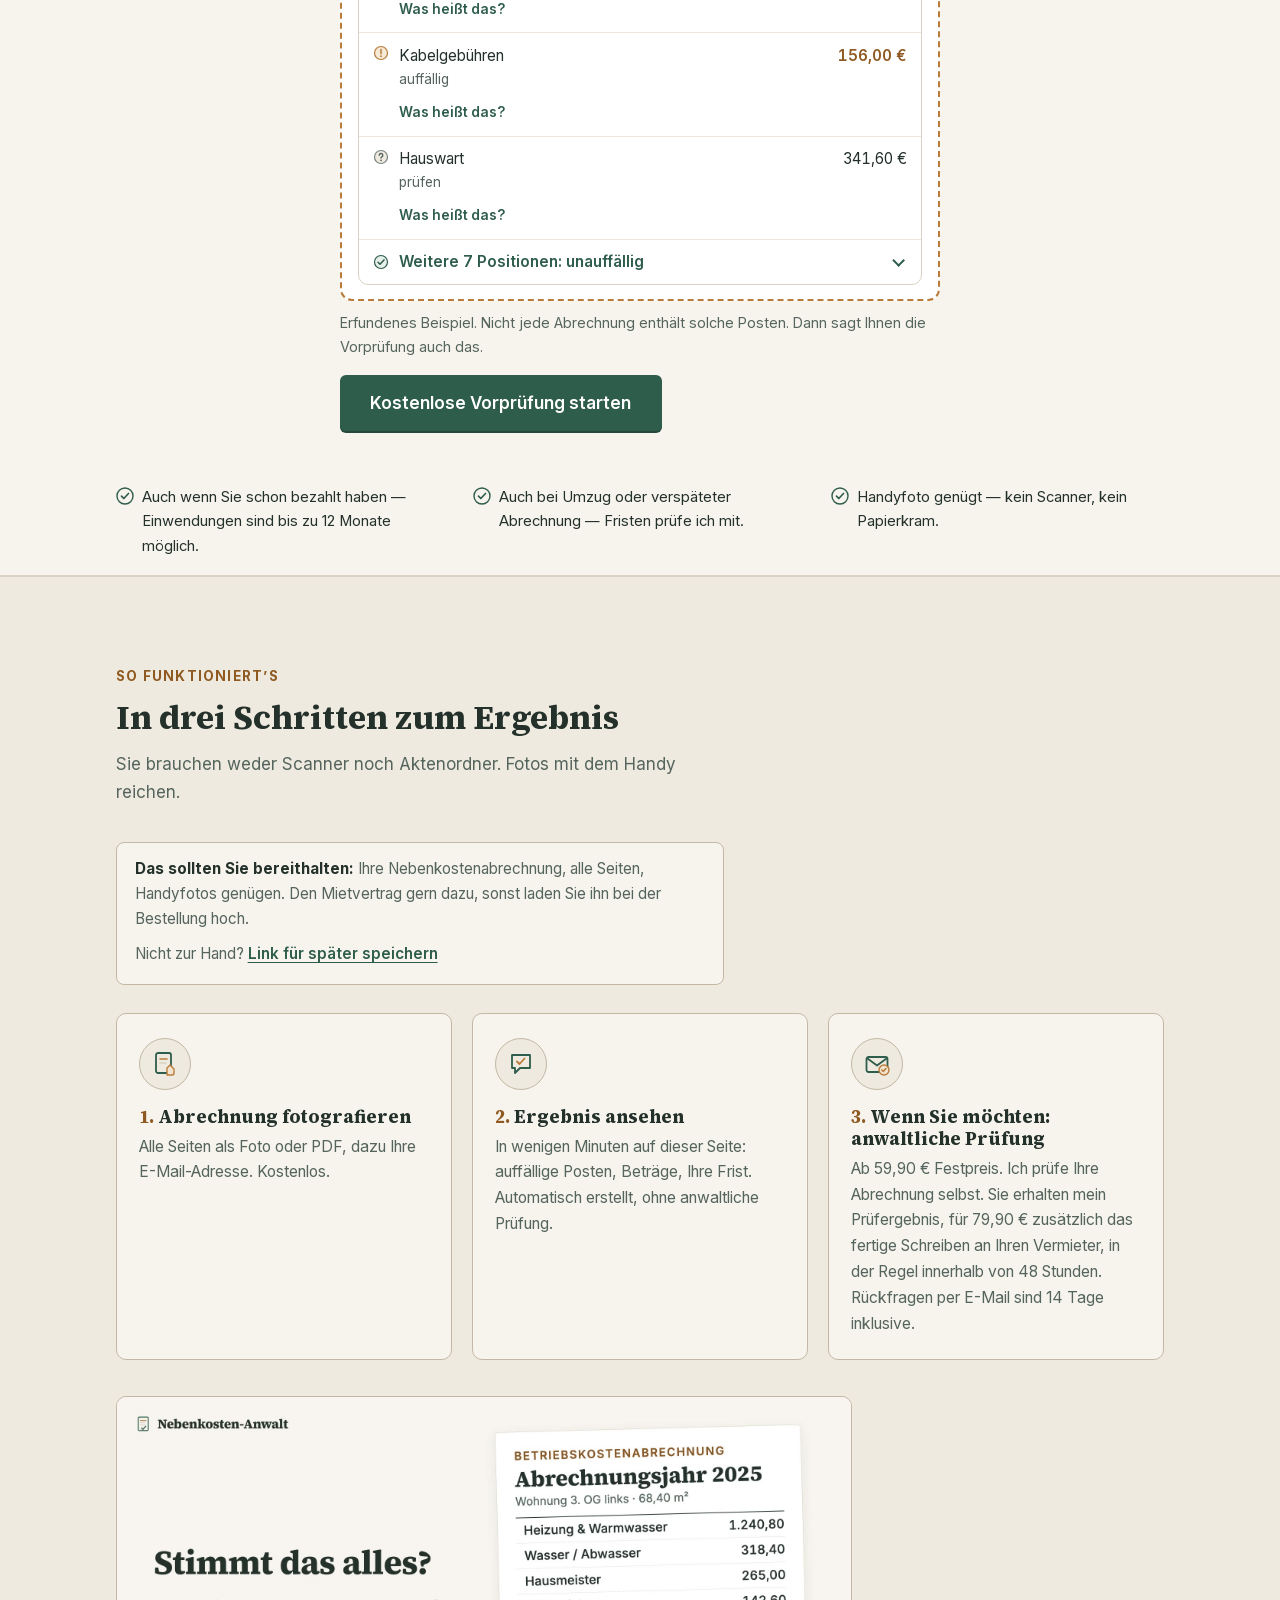
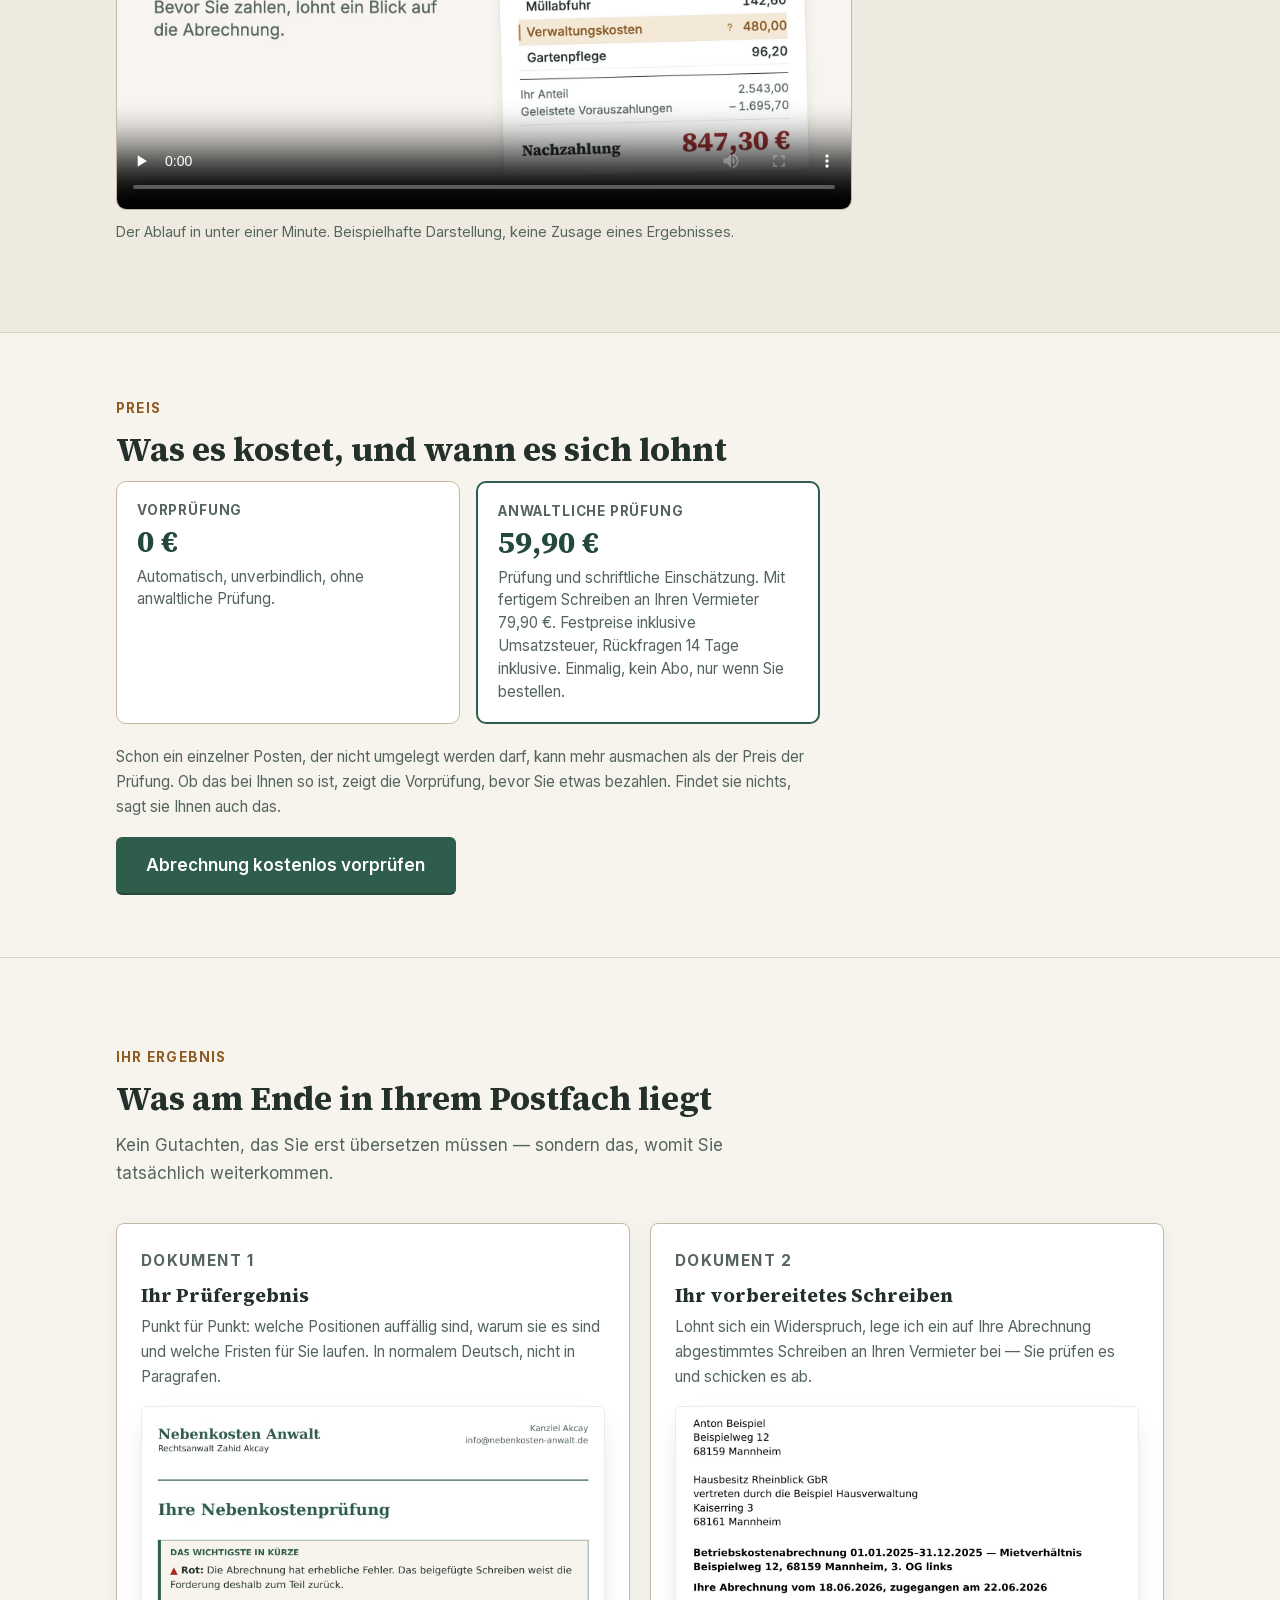
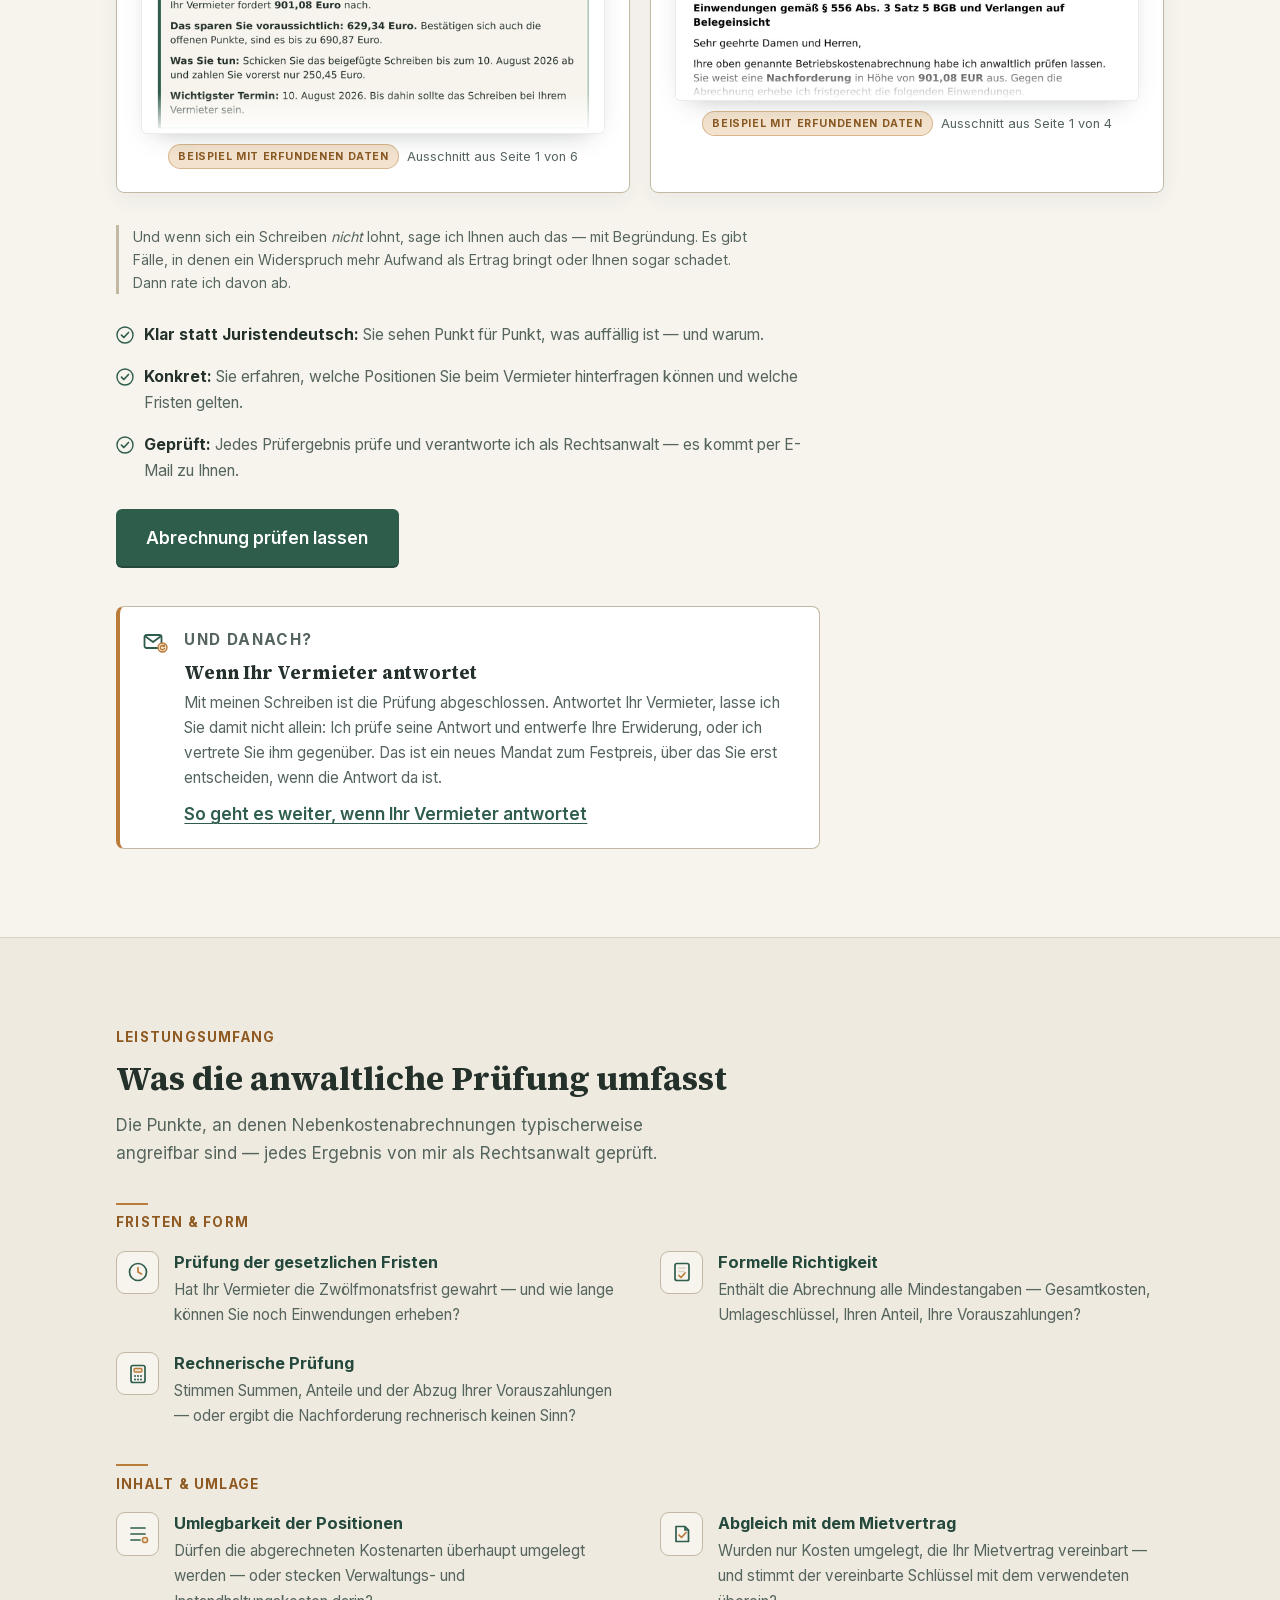
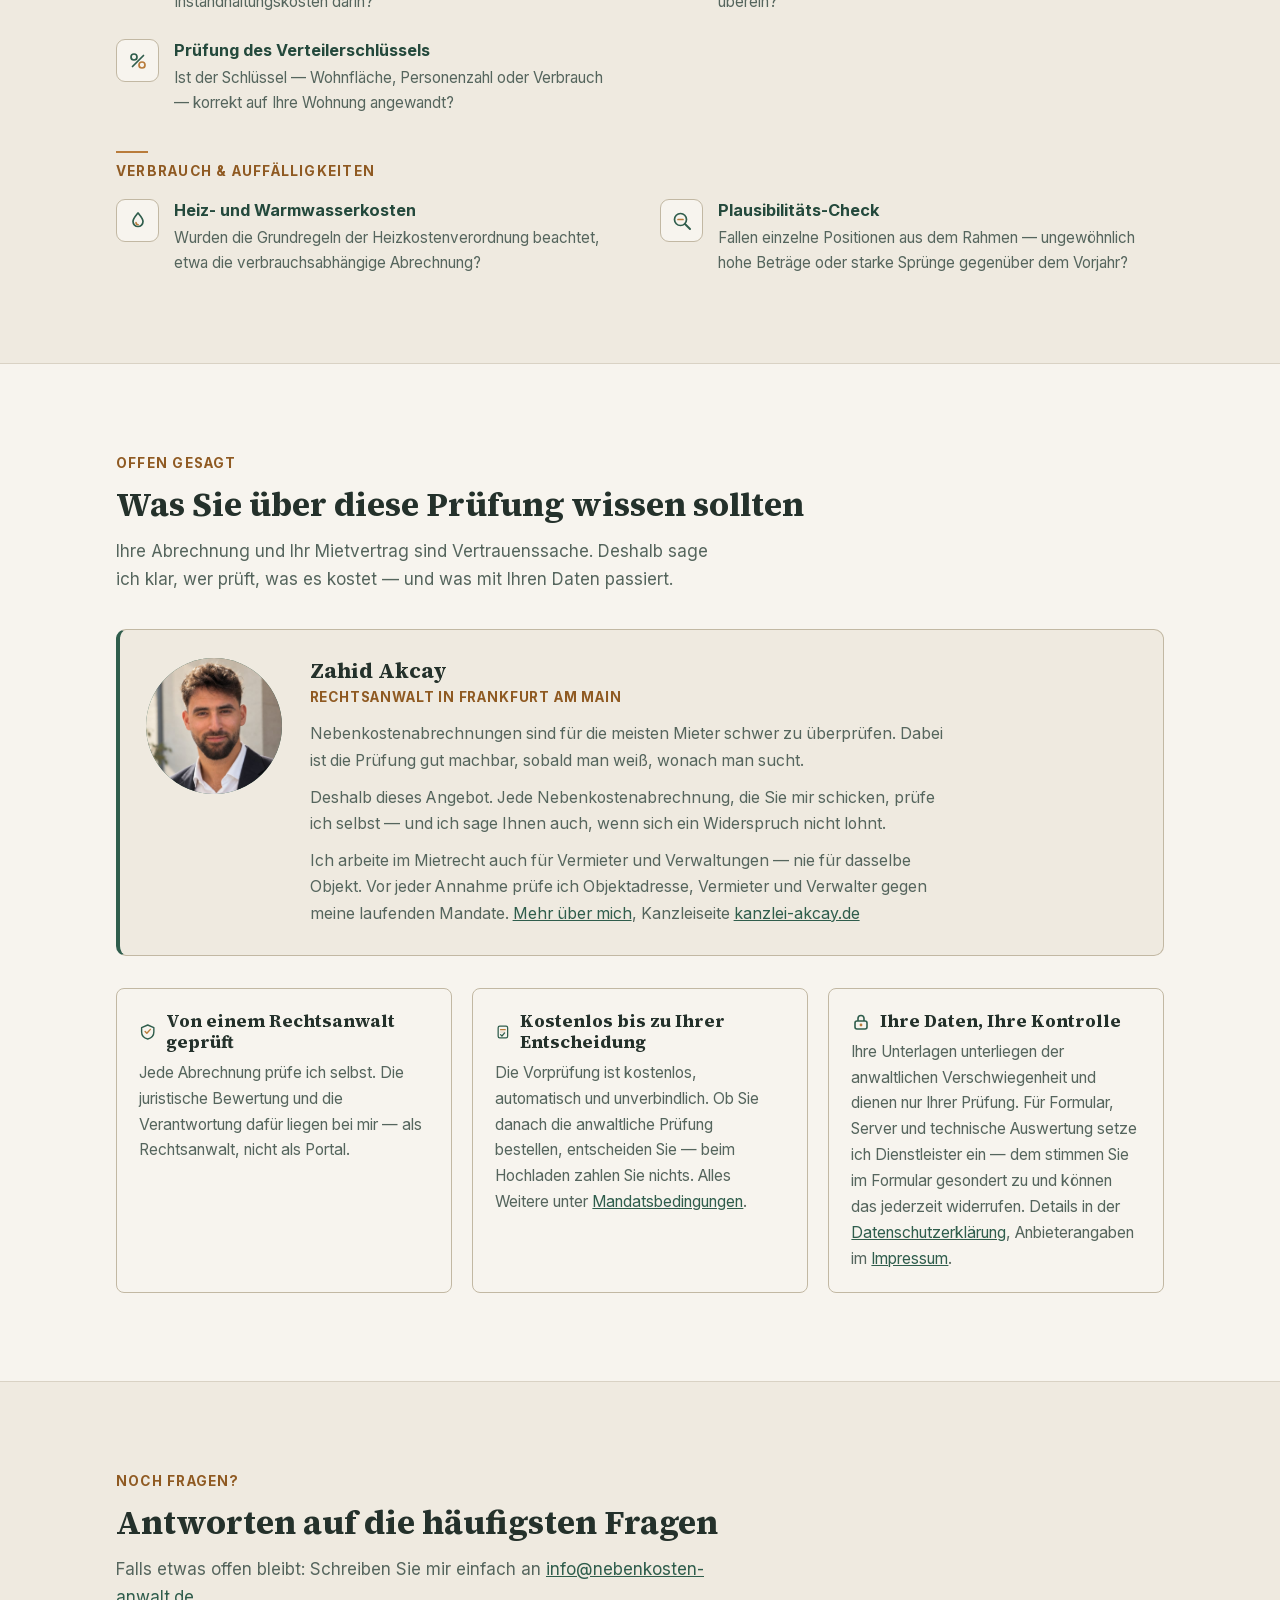
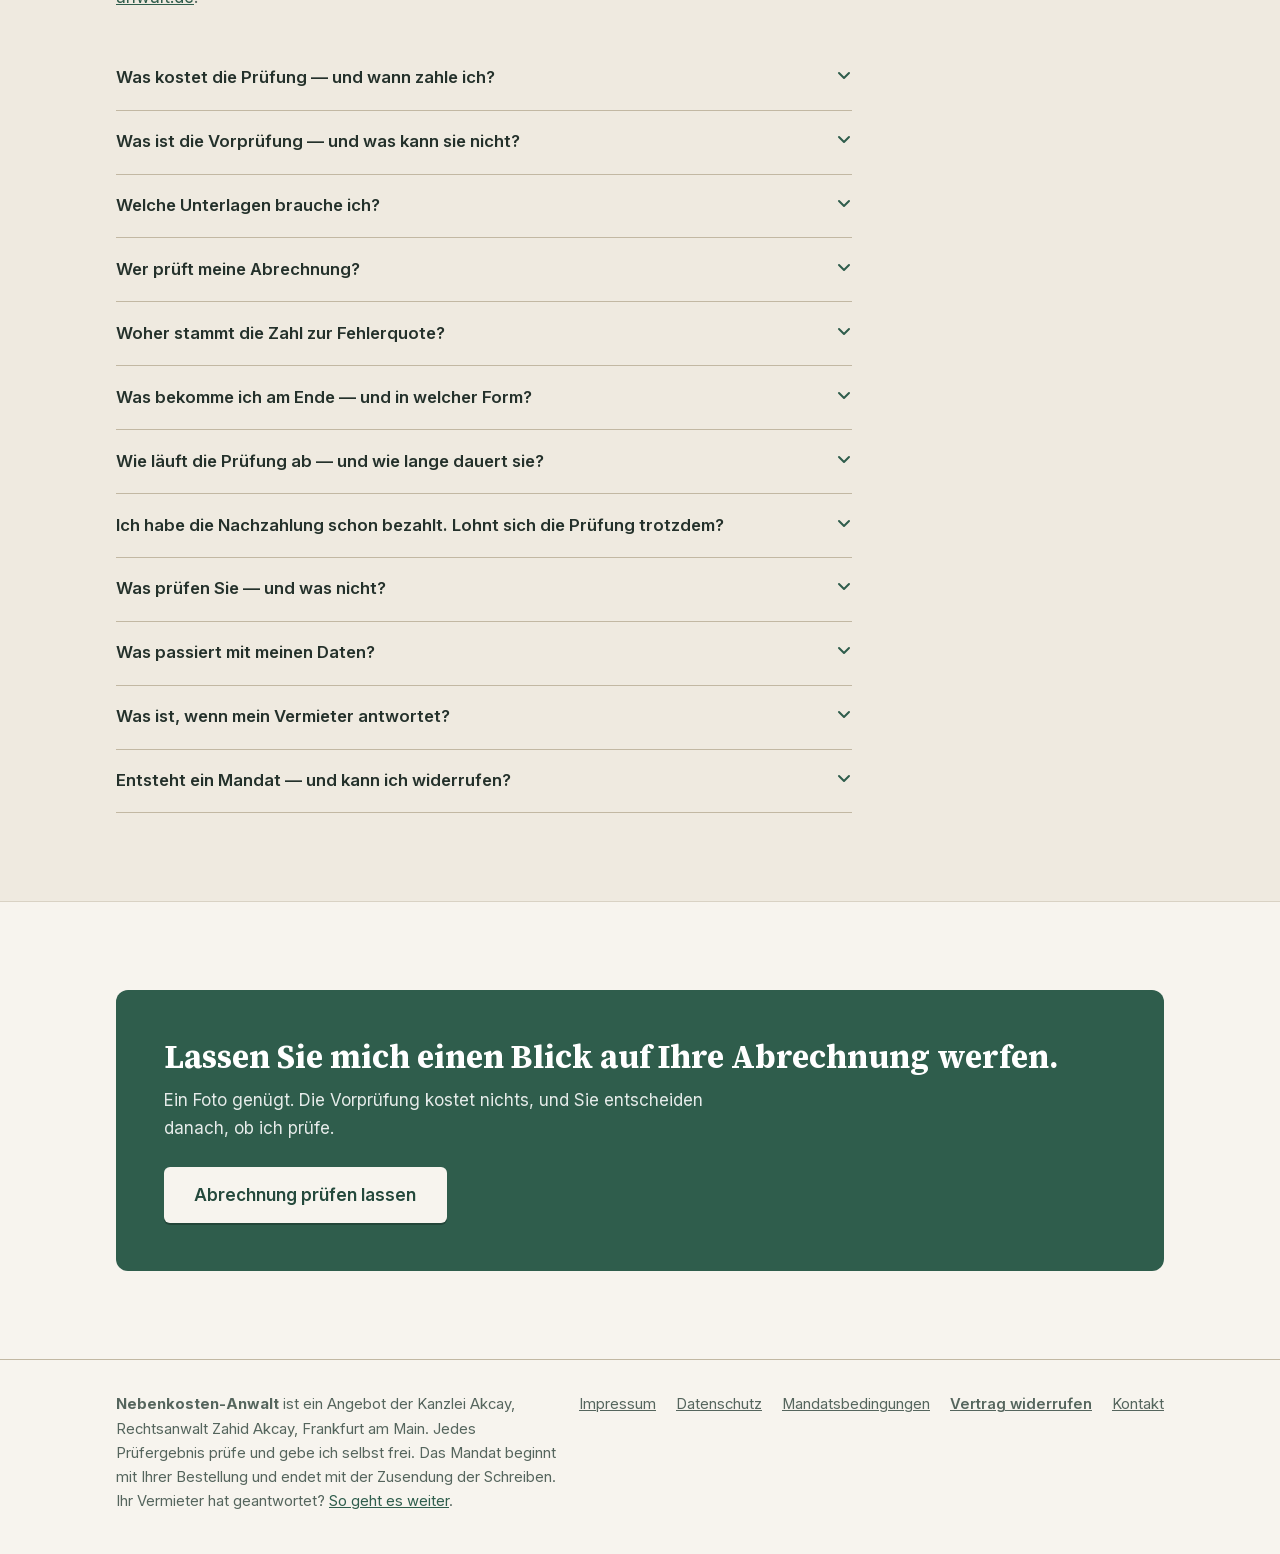
==== commit 204aa324: "Fallbeispiele: Karte Fabienne D. (Bad Homburg, Kürzungsrecht 15 % Heizung/Warmwasser) entfernt, auf " ====
--- a/index.html
+++ b/index.html
@@ -1397,18 +1397,6 @@
             </div>
             <p class="fall__text">Abgerechnet wurde ab Mitte April, abgezogen waren aber nur die Vorauszahlungen ab Mai. Der Vermieter hat den fehlenden Anteil für April berücksichtigt: Statt einer Nachzahlung gab es ein Guthaben.</p>
             <div class="fall__fuss"><span class="fall__marke fall__marke--anerkannt">Vom Vermieter anerkannt</span><strong>80&nbsp;€ zugunsten des&nbsp;Mieters</strong></div>
-          </article>
-        </li>
-        <li>
-          <article class="stimme fall">
-            <div class="fall__kopf"><strong>Fabienne D.</strong><span>Bad Homburg, Abrechnung 2025</span></div>
-            <div class="fall__zahlen">
-              <div><span class="fall__lbl">laut Abrechnung</span><span class="fall__wert">rund 530&nbsp;€ Nachforderung</span></div>
-              <svg width="22" height="14" viewBox="0 0 22 14" aria-hidden="true"><path d="M1 7h18m-5-5 5 5-5 5" fill="none" stroke="currentColor" stroke-width="2"/></svg>
-              <div><span class="fall__lbl">Kürzungsrecht</span><span class="fall__wert">15&nbsp;% bei Heizung und Warmwasser</span></div>
-            </div>
-            <p class="fall__text">Heizung und Warmwasser laufen über eine gemeinsame Anlage. Die Wärme für das Warmwasser hätte mit einem Wärmezähler gemessen werden müssen, sie wurde aber nur rechnerisch ermittelt. Deshalb darf die Mieterin ihre Heiz- und Warmwasserkosten um 15&nbsp;% kürzen.</p>
-            <div class="fall__fuss"><span class="fall__marke fall__marke--pruefung">Ergebnis der Prüfung</span><strong>rund 200&nbsp;€ weniger</strong></div>
           </article>
         </li>
         <li>
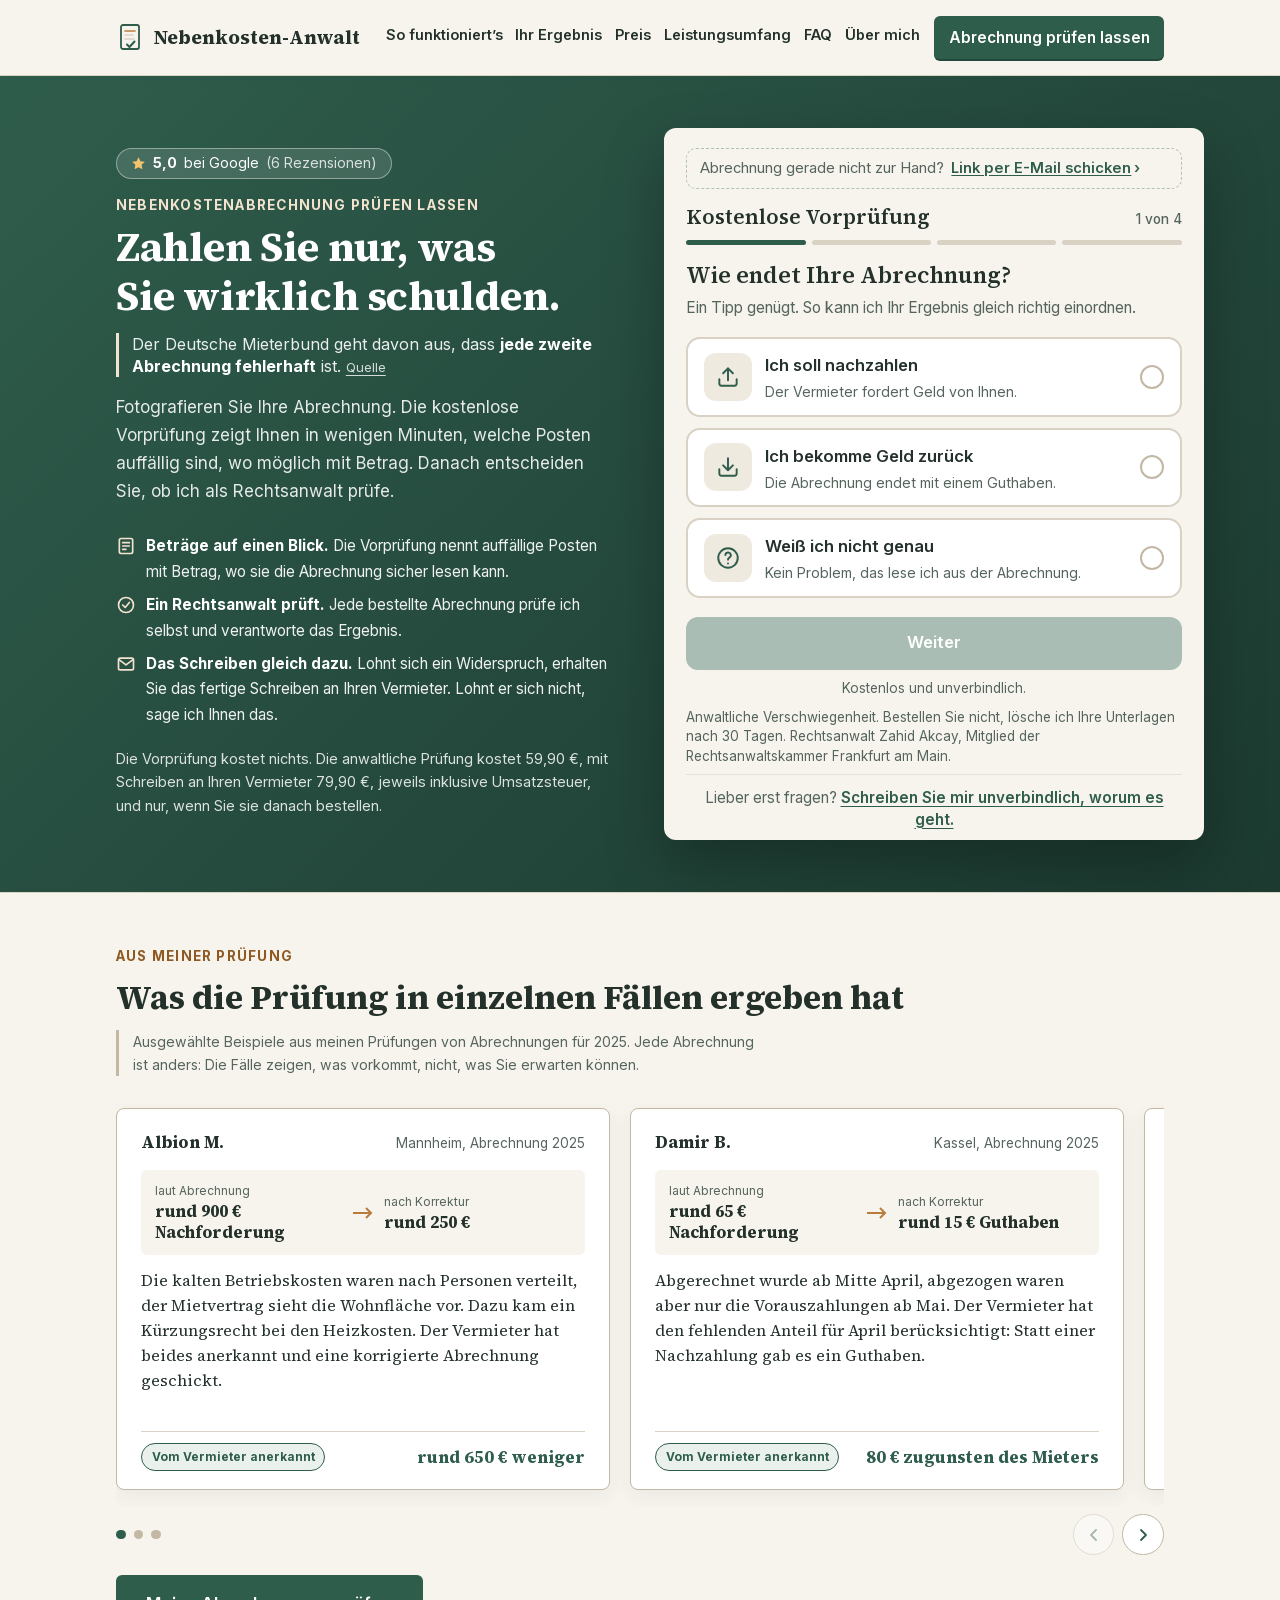
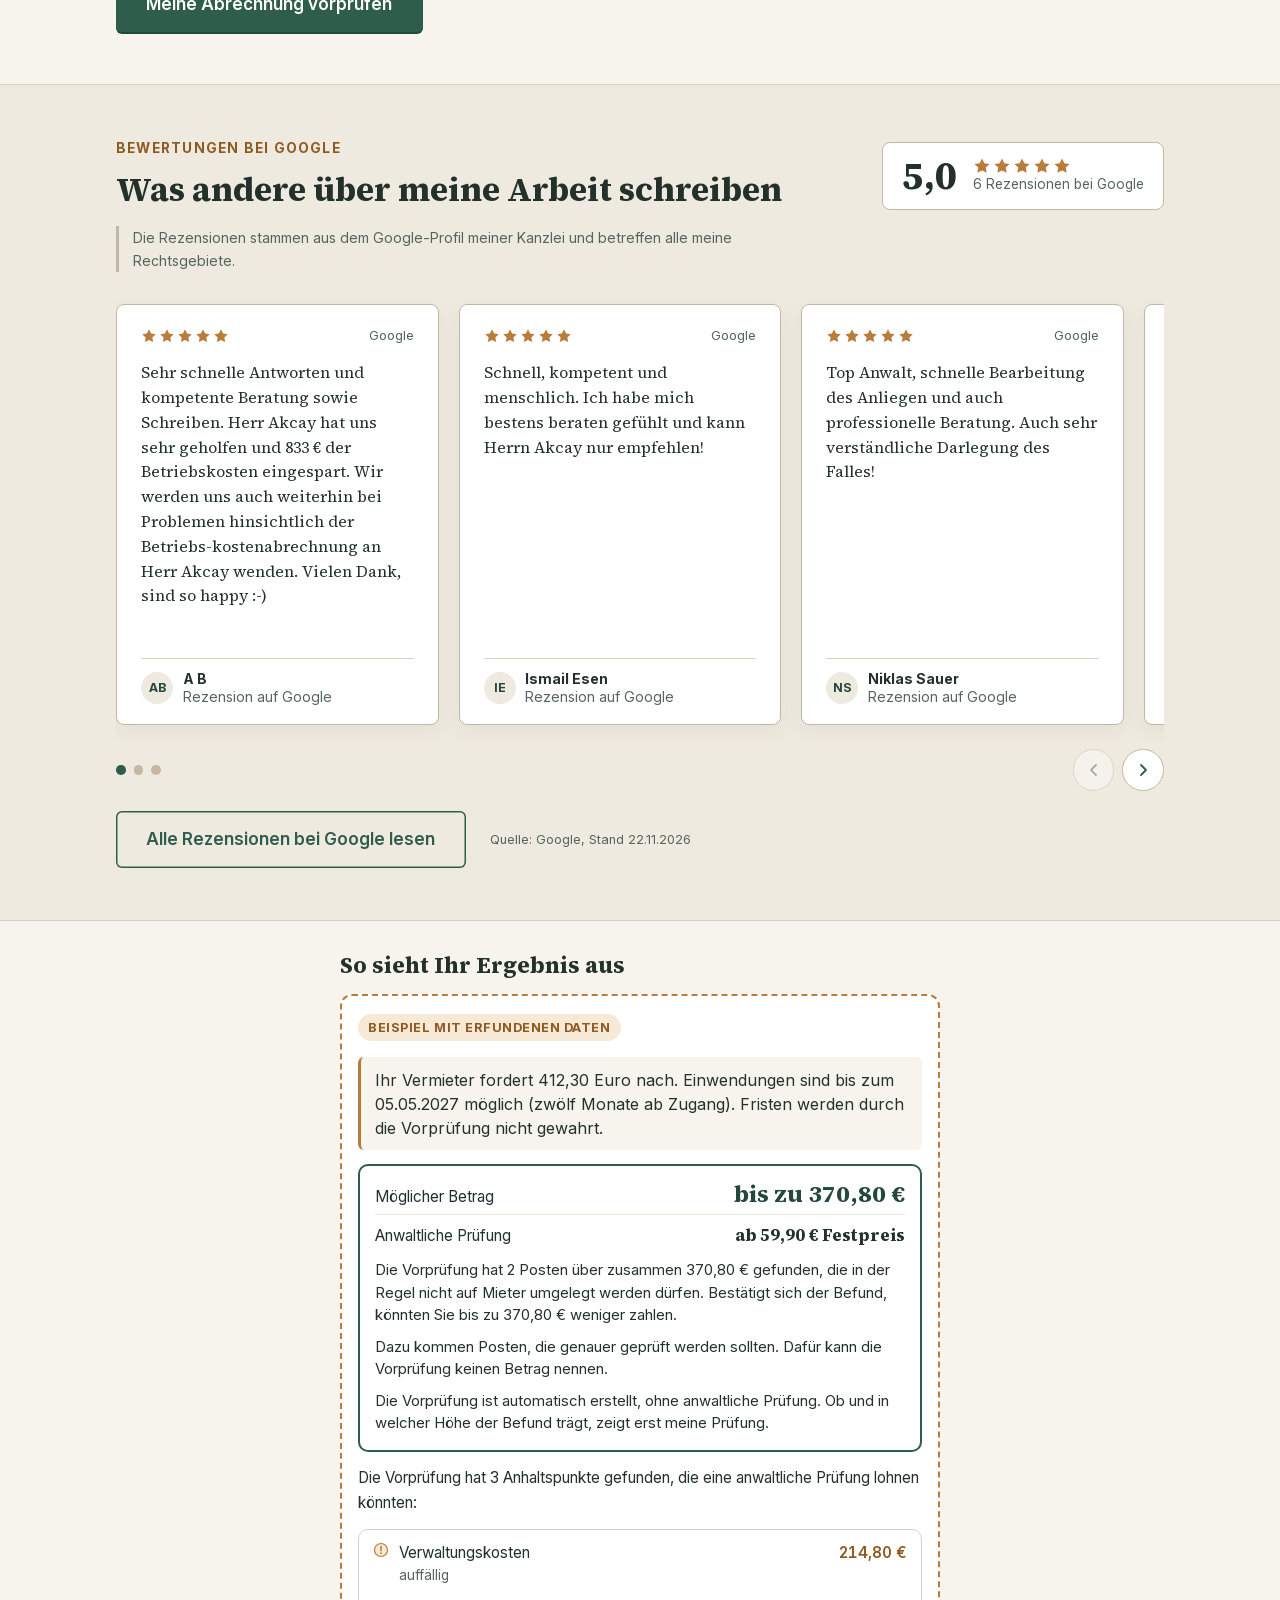
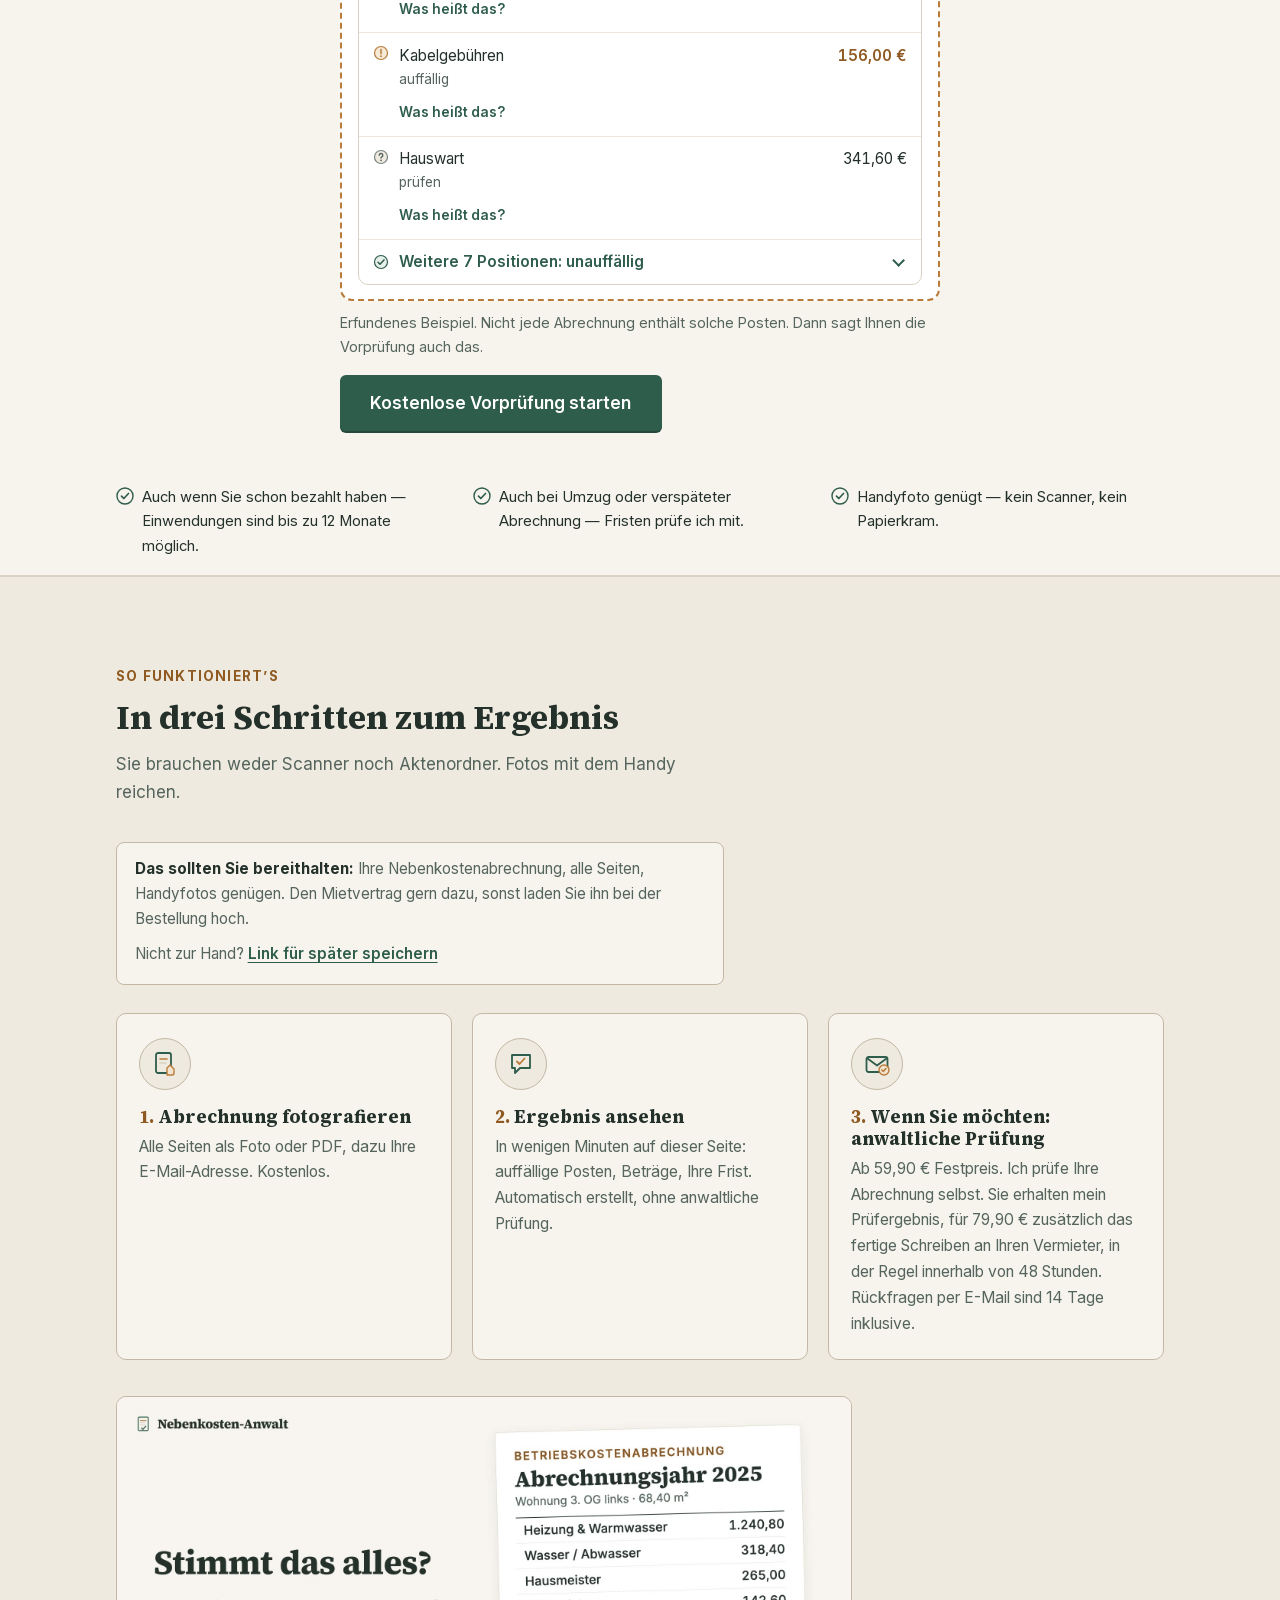
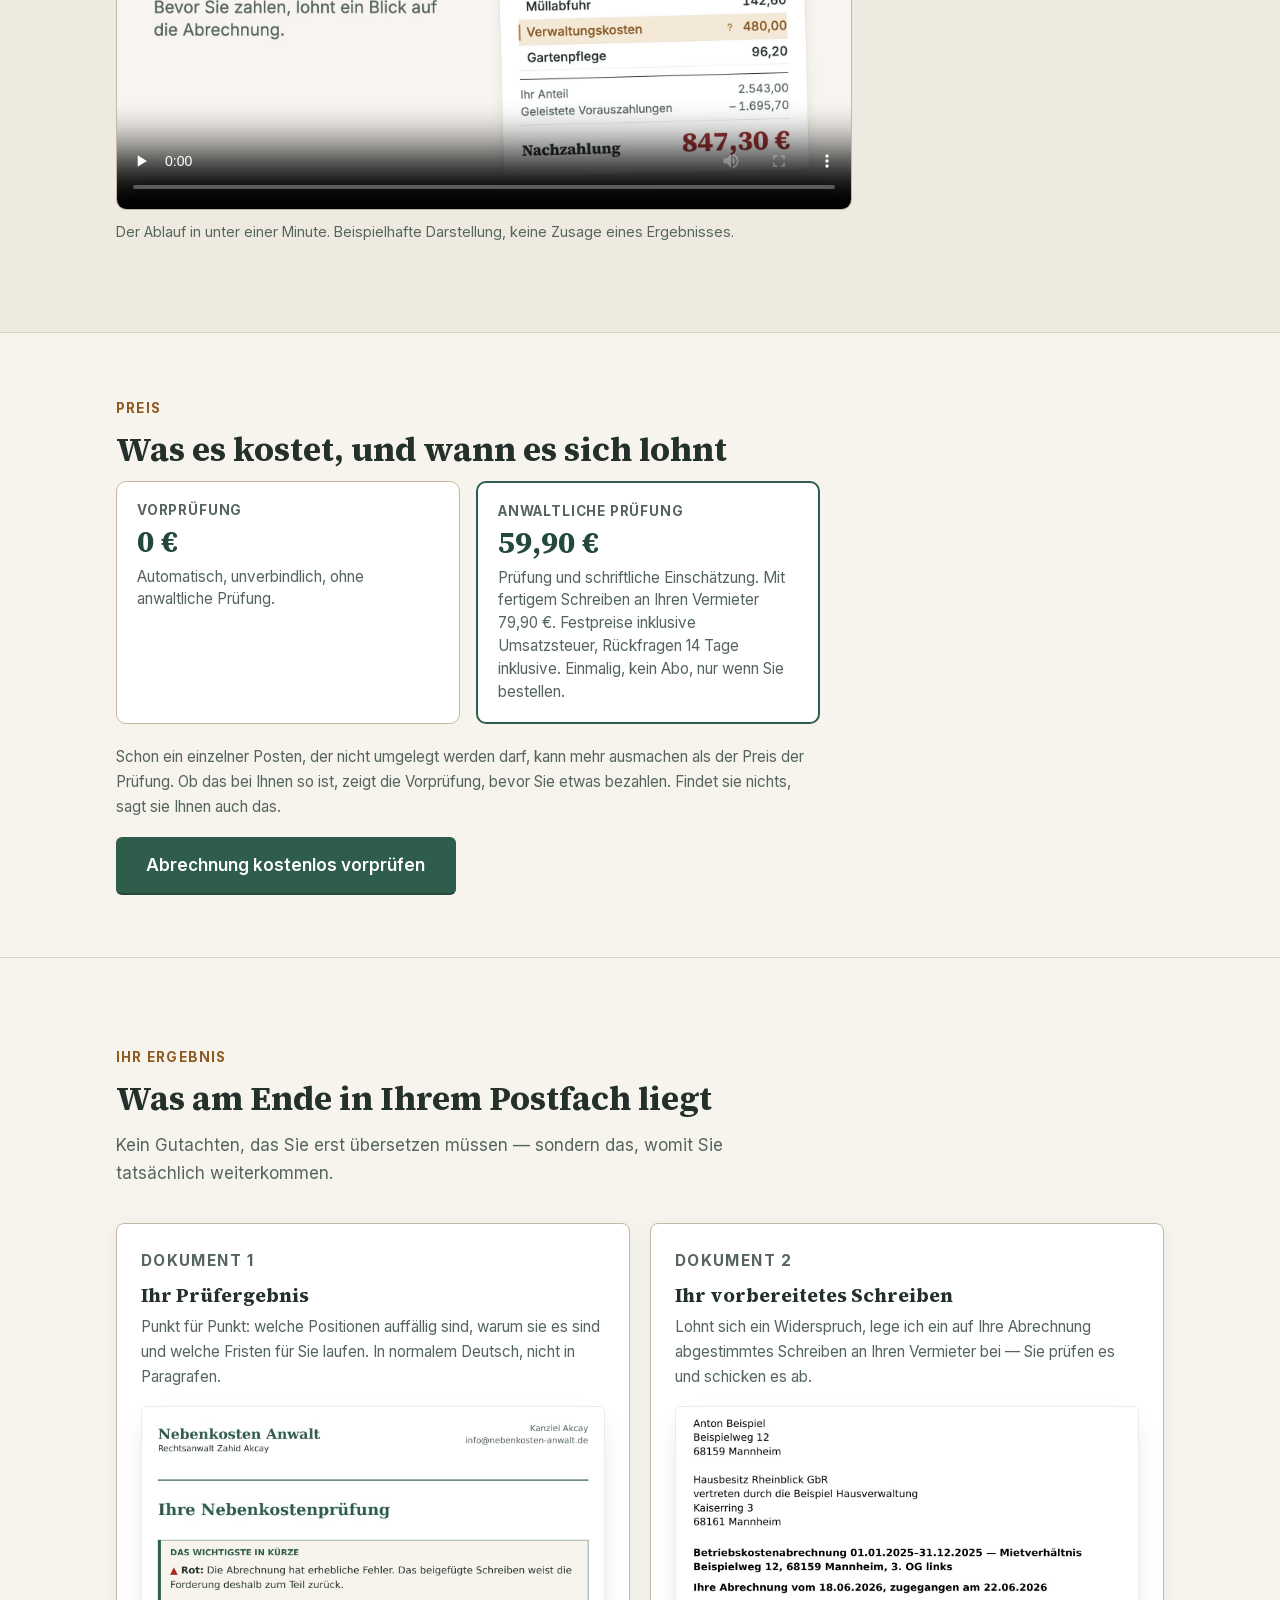
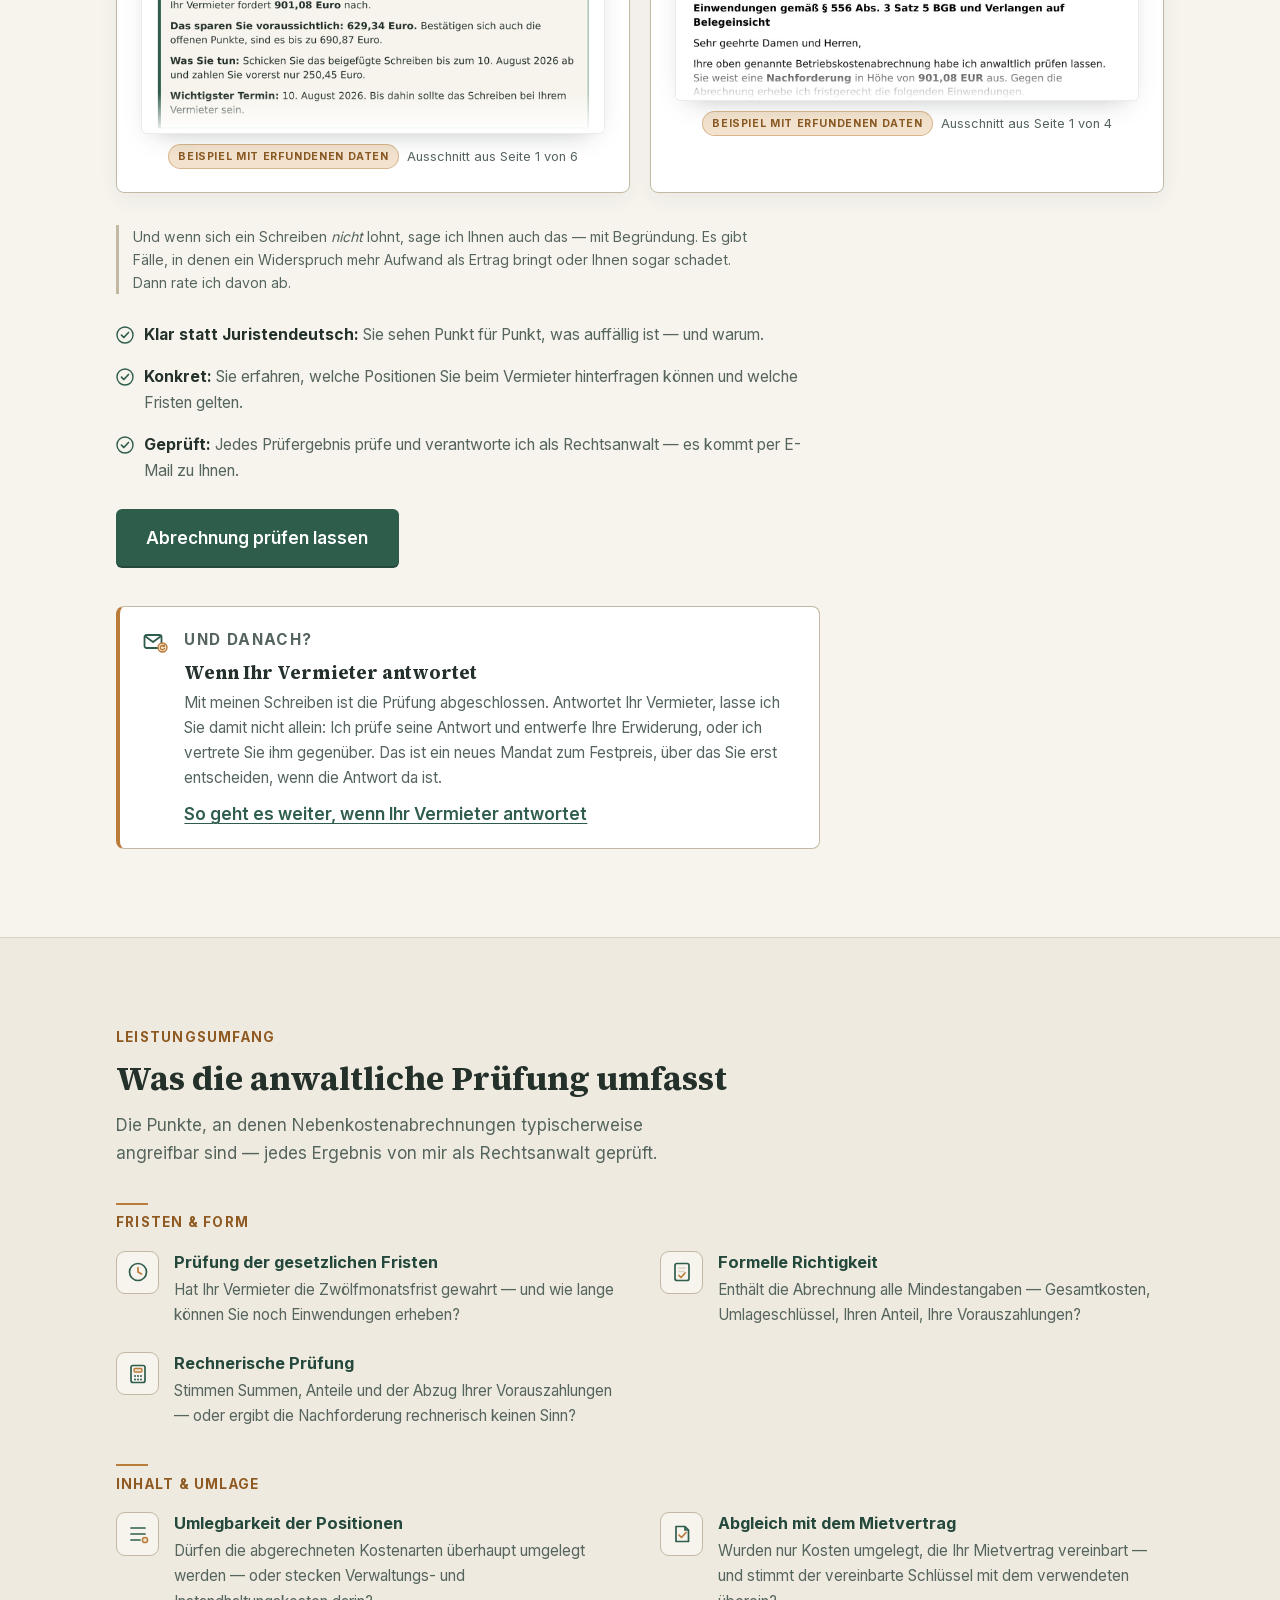
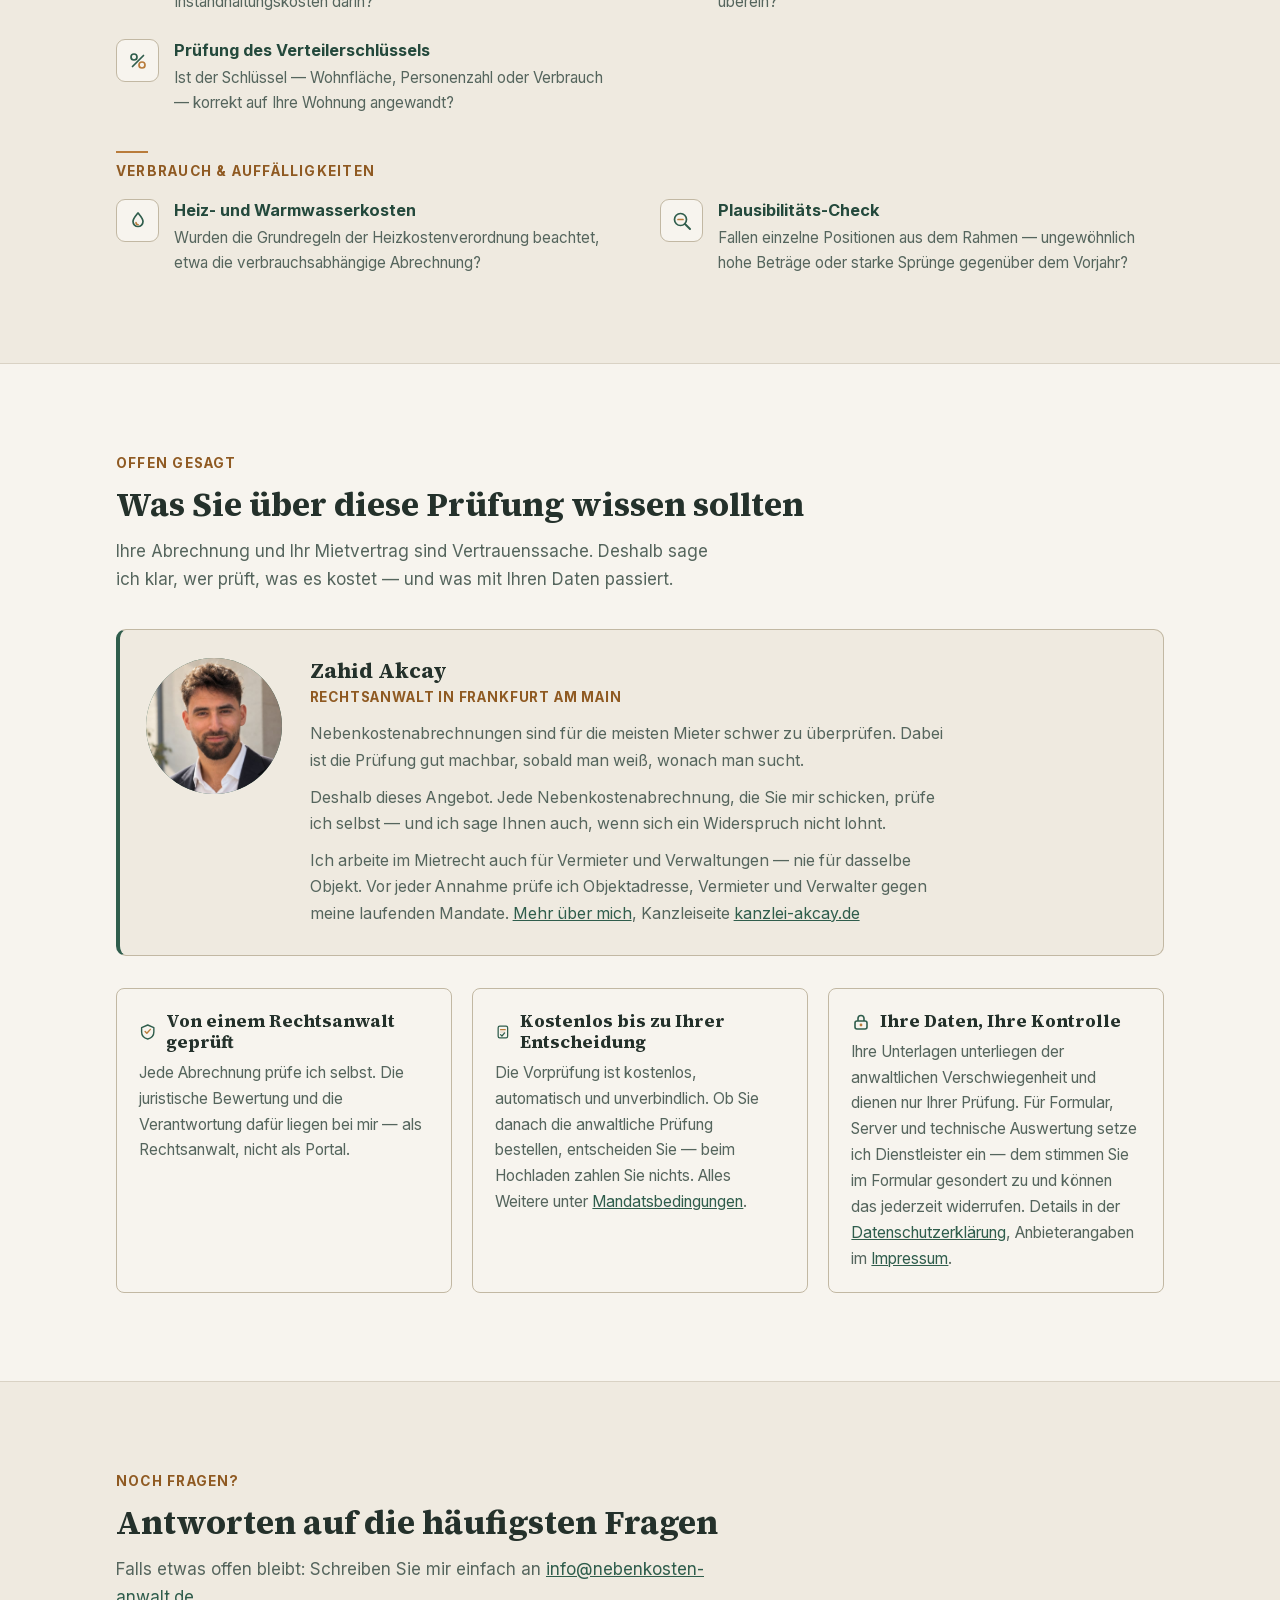
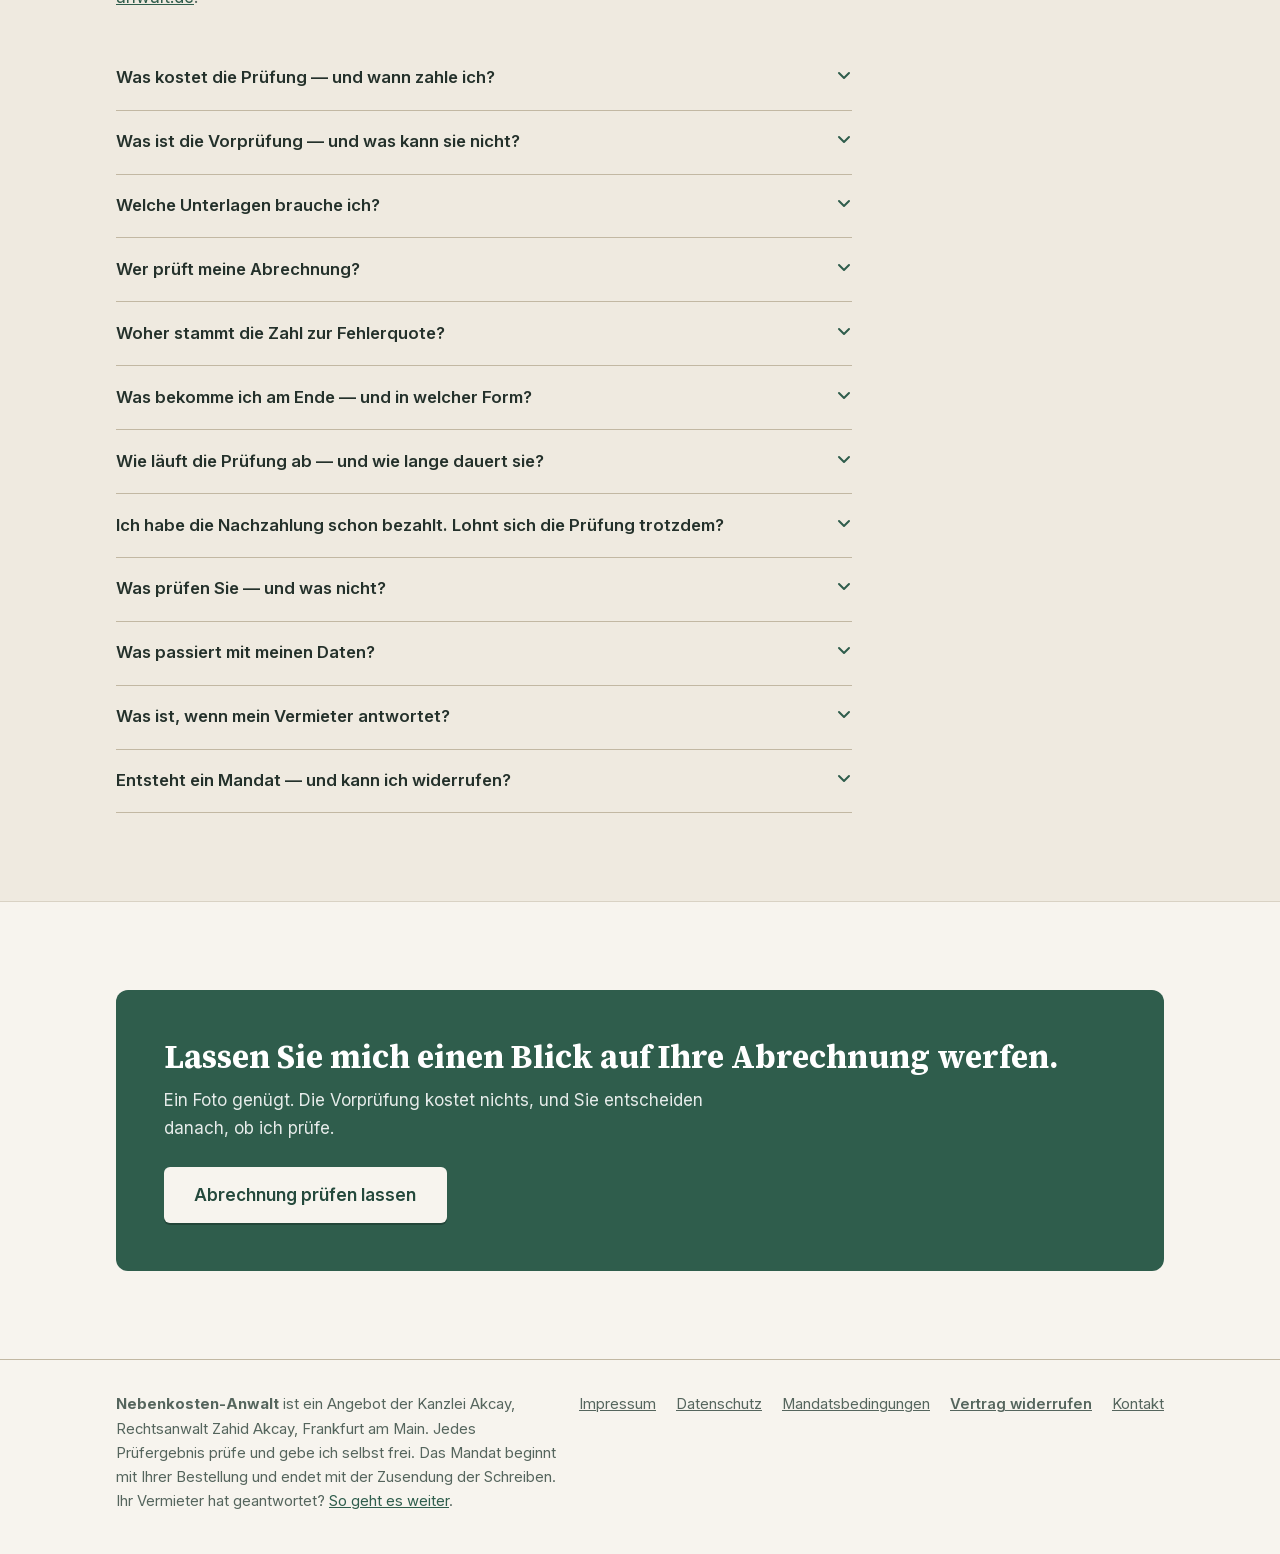
==== commit cf206ead: "Fallbeispiele: neue Karte Faris S. (Marburg, Abrechnung 2025) an Stelle von Fabienne D.: rund 300 € " ====
--- a/index.html
+++ b/index.html
@@ -1397,6 +1397,18 @@
             </div>
             <p class="fall__text">Abgerechnet wurde ab Mitte April, abgezogen waren aber nur die Vorauszahlungen ab Mai. Der Vermieter hat den fehlenden Anteil für April berücksichtigt: Statt einer Nachzahlung gab es ein Guthaben.</p>
             <div class="fall__fuss"><span class="fall__marke fall__marke--anerkannt">Vom Vermieter anerkannt</span><strong>80&nbsp;€ zugunsten des&nbsp;Mieters</strong></div>
+          </article>
+        </li>
+        <li>
+          <article class="stimme fall">
+            <div class="fall__kopf"><strong>Faris S.</strong><span>Marburg, Abrechnung 2025</span></div>
+            <div class="fall__zahlen">
+              <div><span class="fall__lbl">laut Abrechnung</span><span class="fall__wert">rund 300&nbsp;€ Nachforderung</span></div>
+              <svg width="22" height="14" viewBox="0 0 22 14" aria-hidden="true"><path d="M1 7h18m-5-5 5 5-5 5" fill="none" stroke="currentColor" stroke-width="2"/></svg>
+              <div><span class="fall__lbl">nach der Prüfung</span><span class="fall__wert">keine Nachzahlung</span></div>
+            </div>
+            <p class="fall__text">Der Mietvertrag vereinbart für die Betriebskosten eine Pauschale von 70&nbsp;€ im Monat, ausdrücklich „ohne Abrechnung“. Der Vermieter hat trotzdem abgerechnet, als wären es Vorauszahlungen. Über eine Pauschale wird nicht abgerechnet, die Nachforderung entfällt deshalb nach meiner Einschätzung vollständig.</p>
+            <div class="fall__fuss"><span class="fall__marke fall__marke--pruefung">Ergebnis der Prüfung</span><strong>rund 300&nbsp;€ weniger</strong></div>
           </article>
         </li>
         <li>
